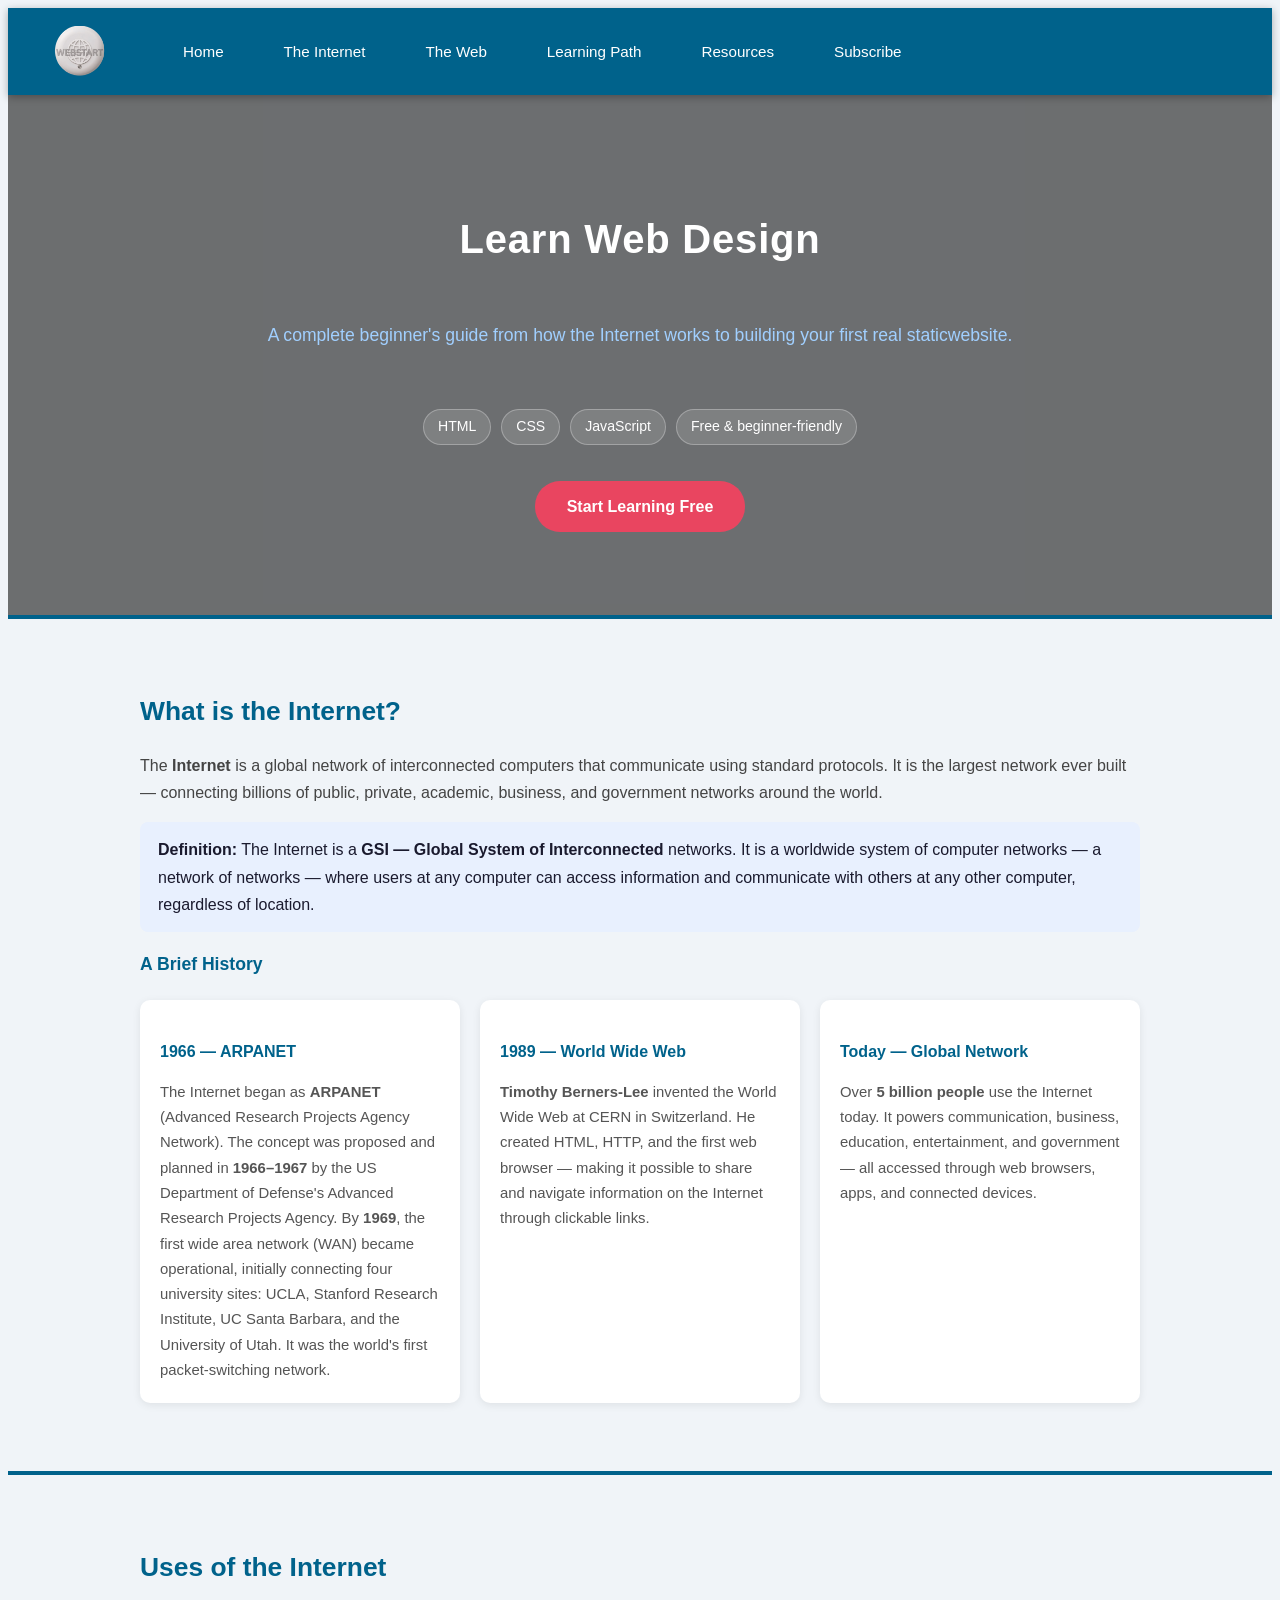
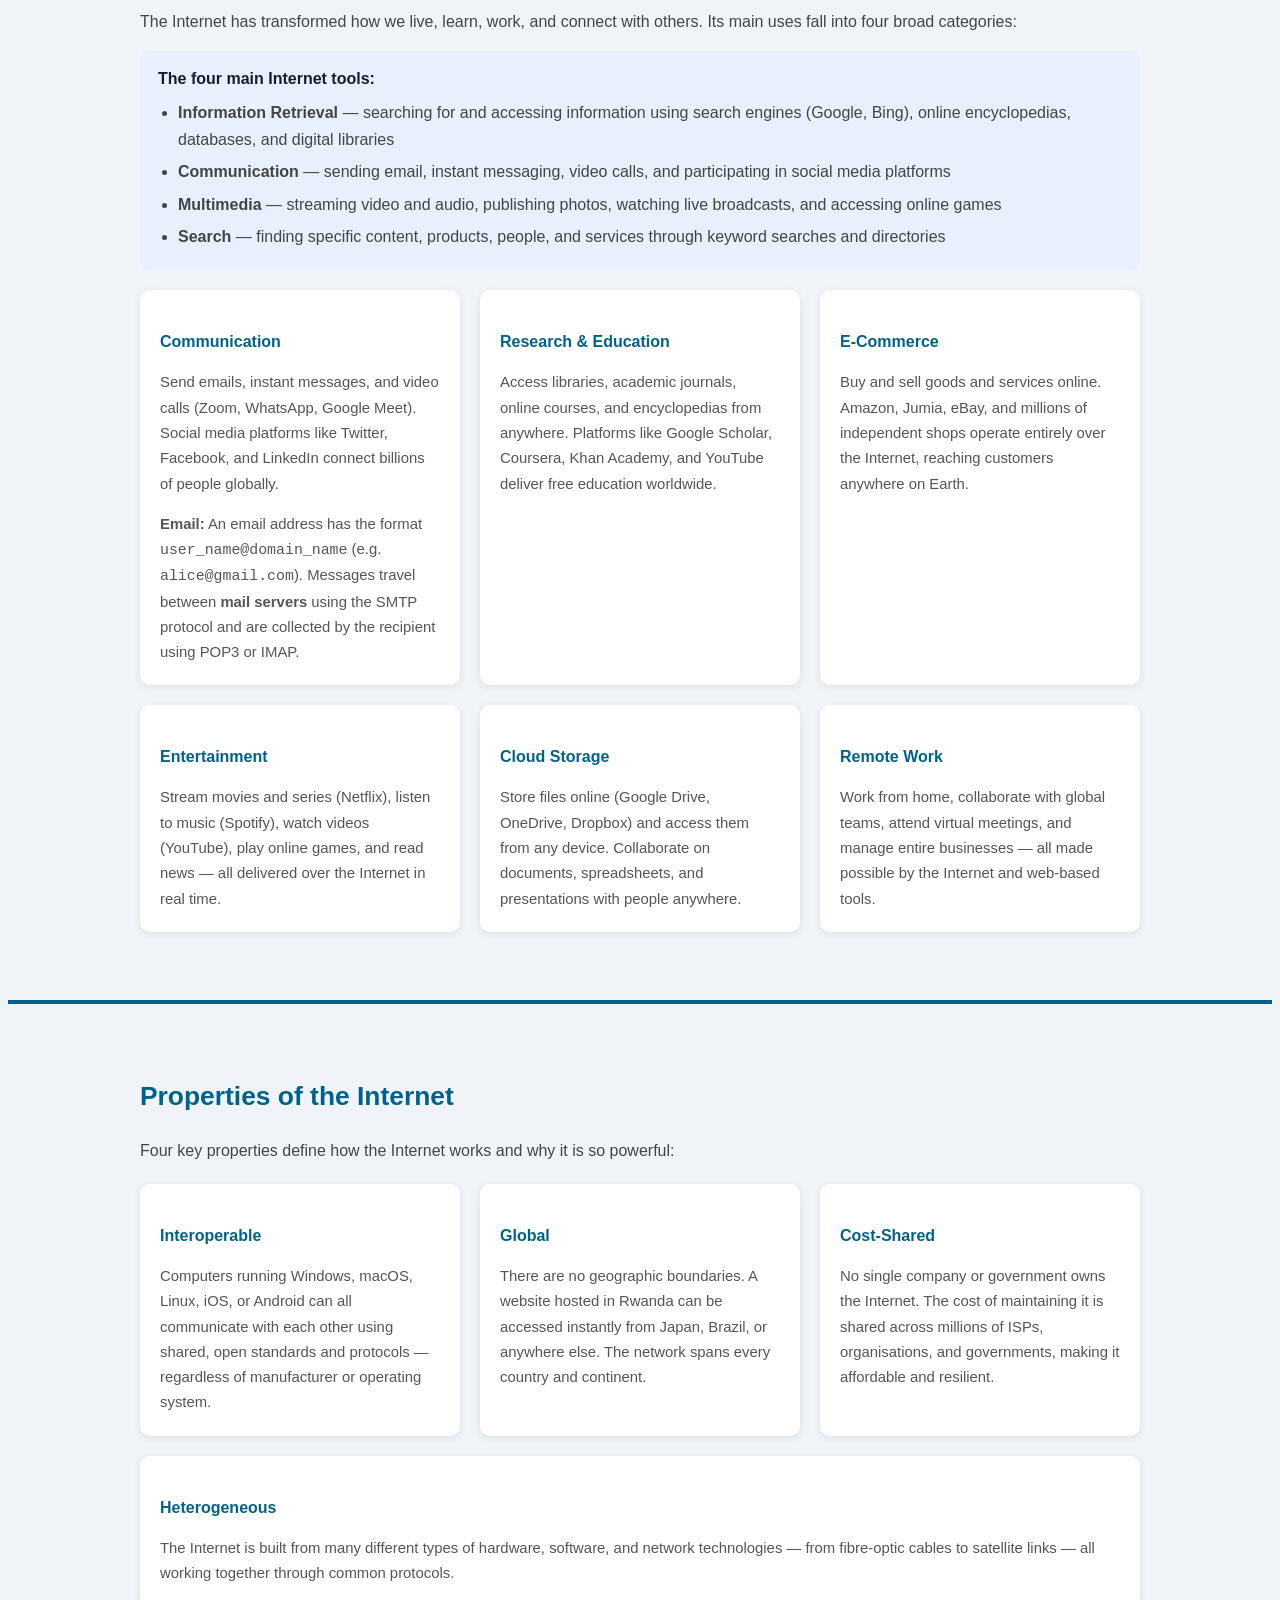
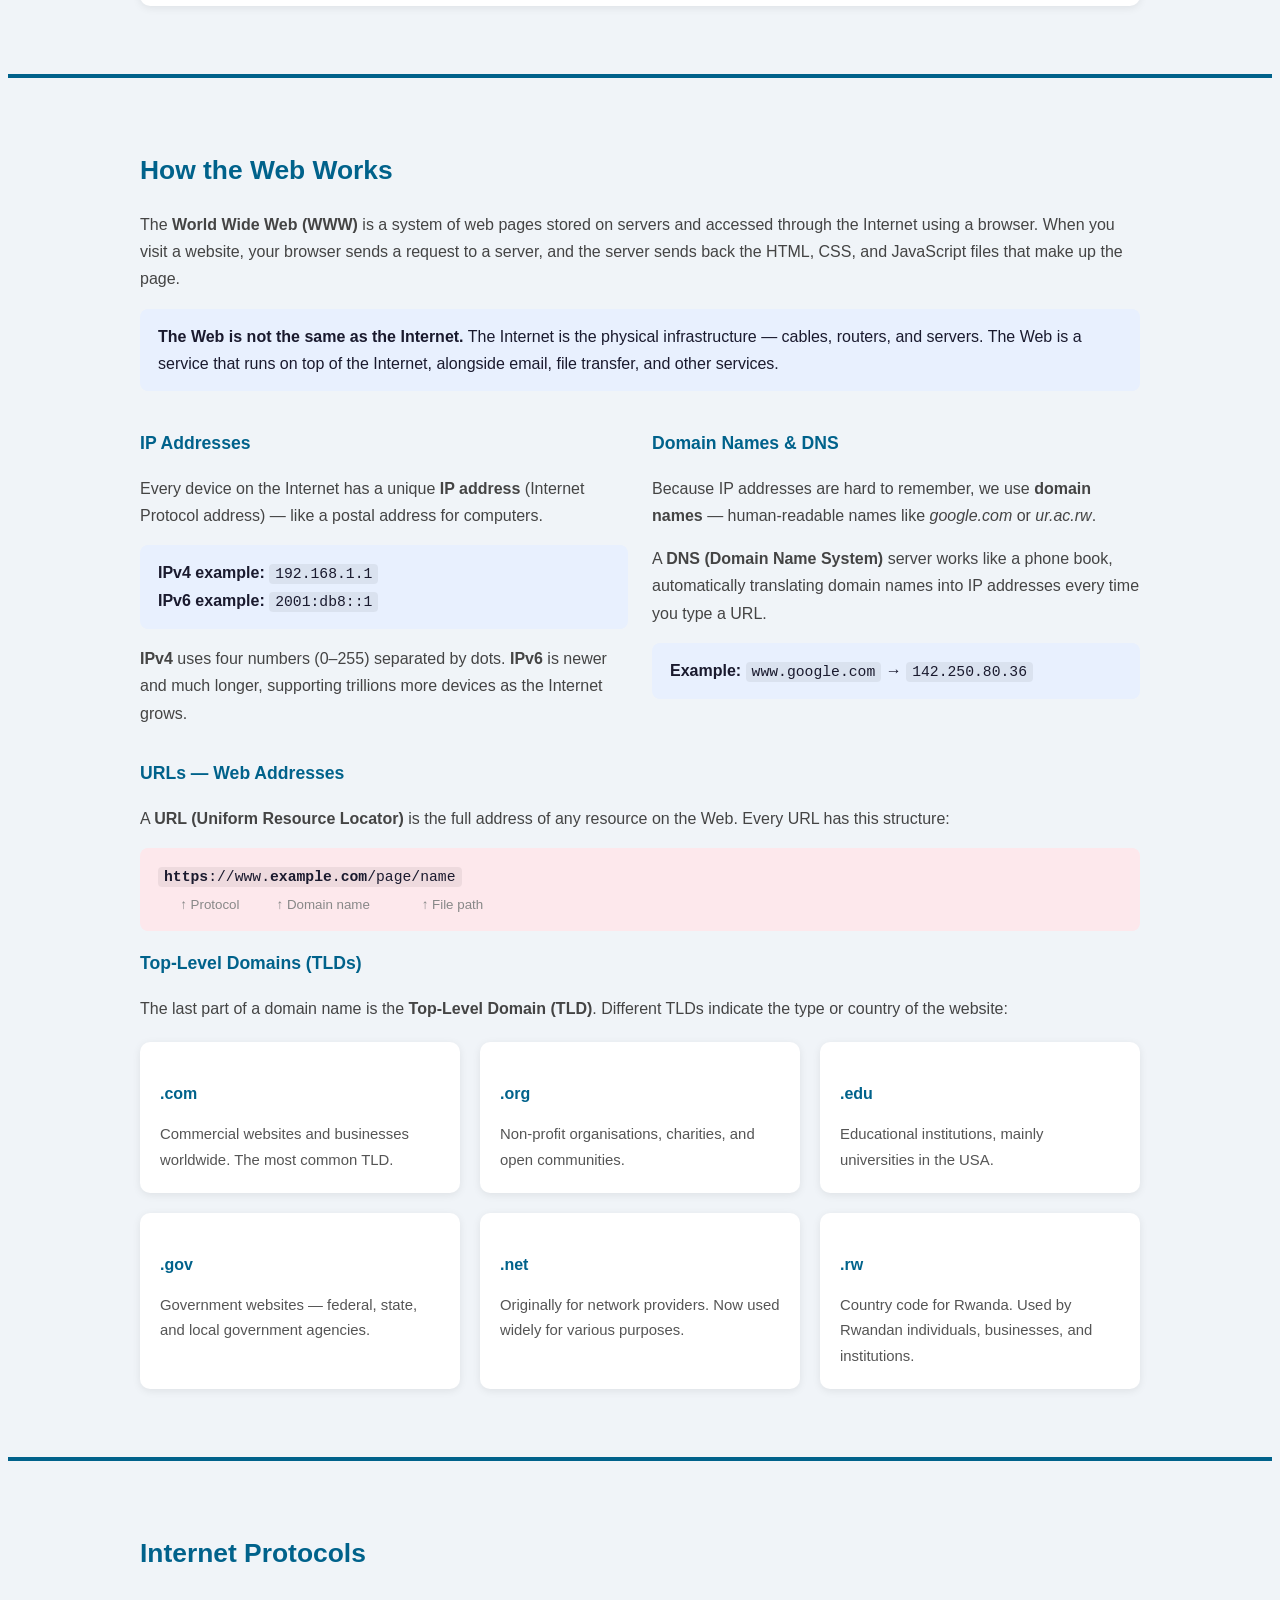
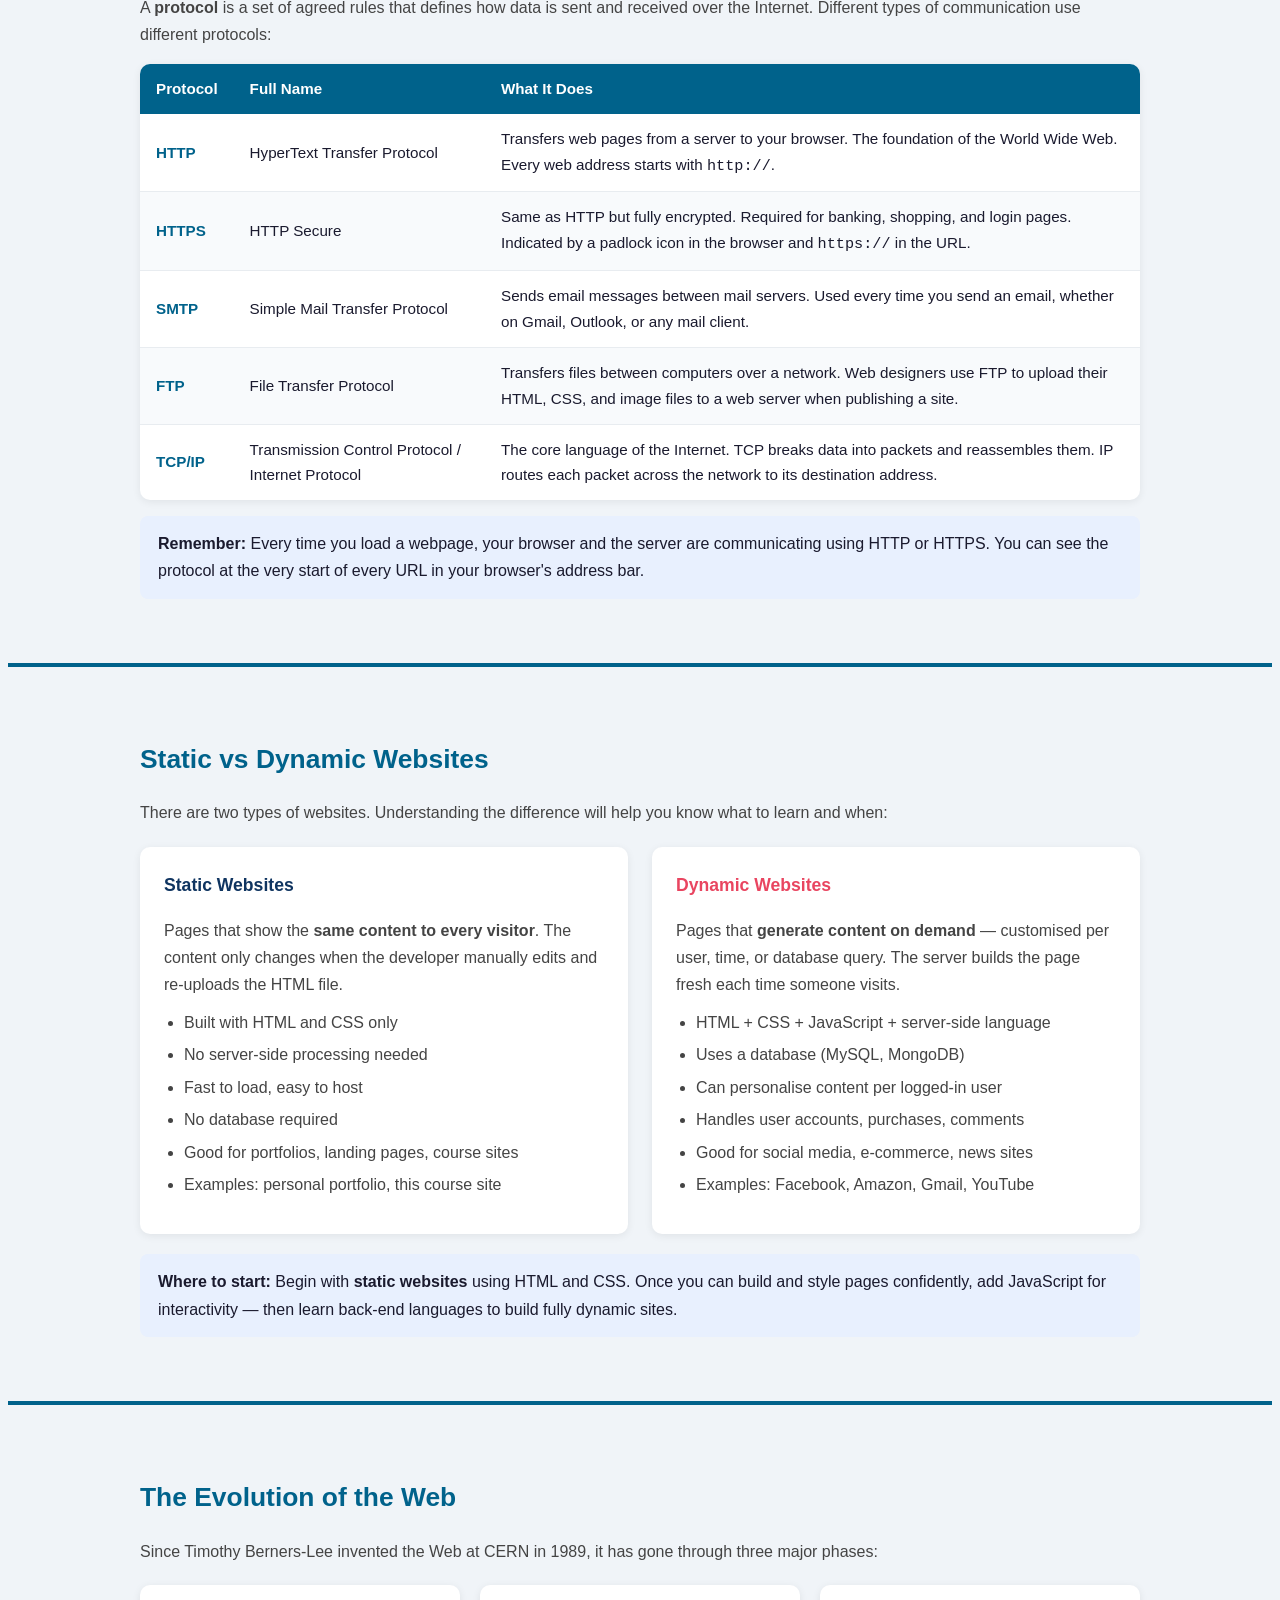
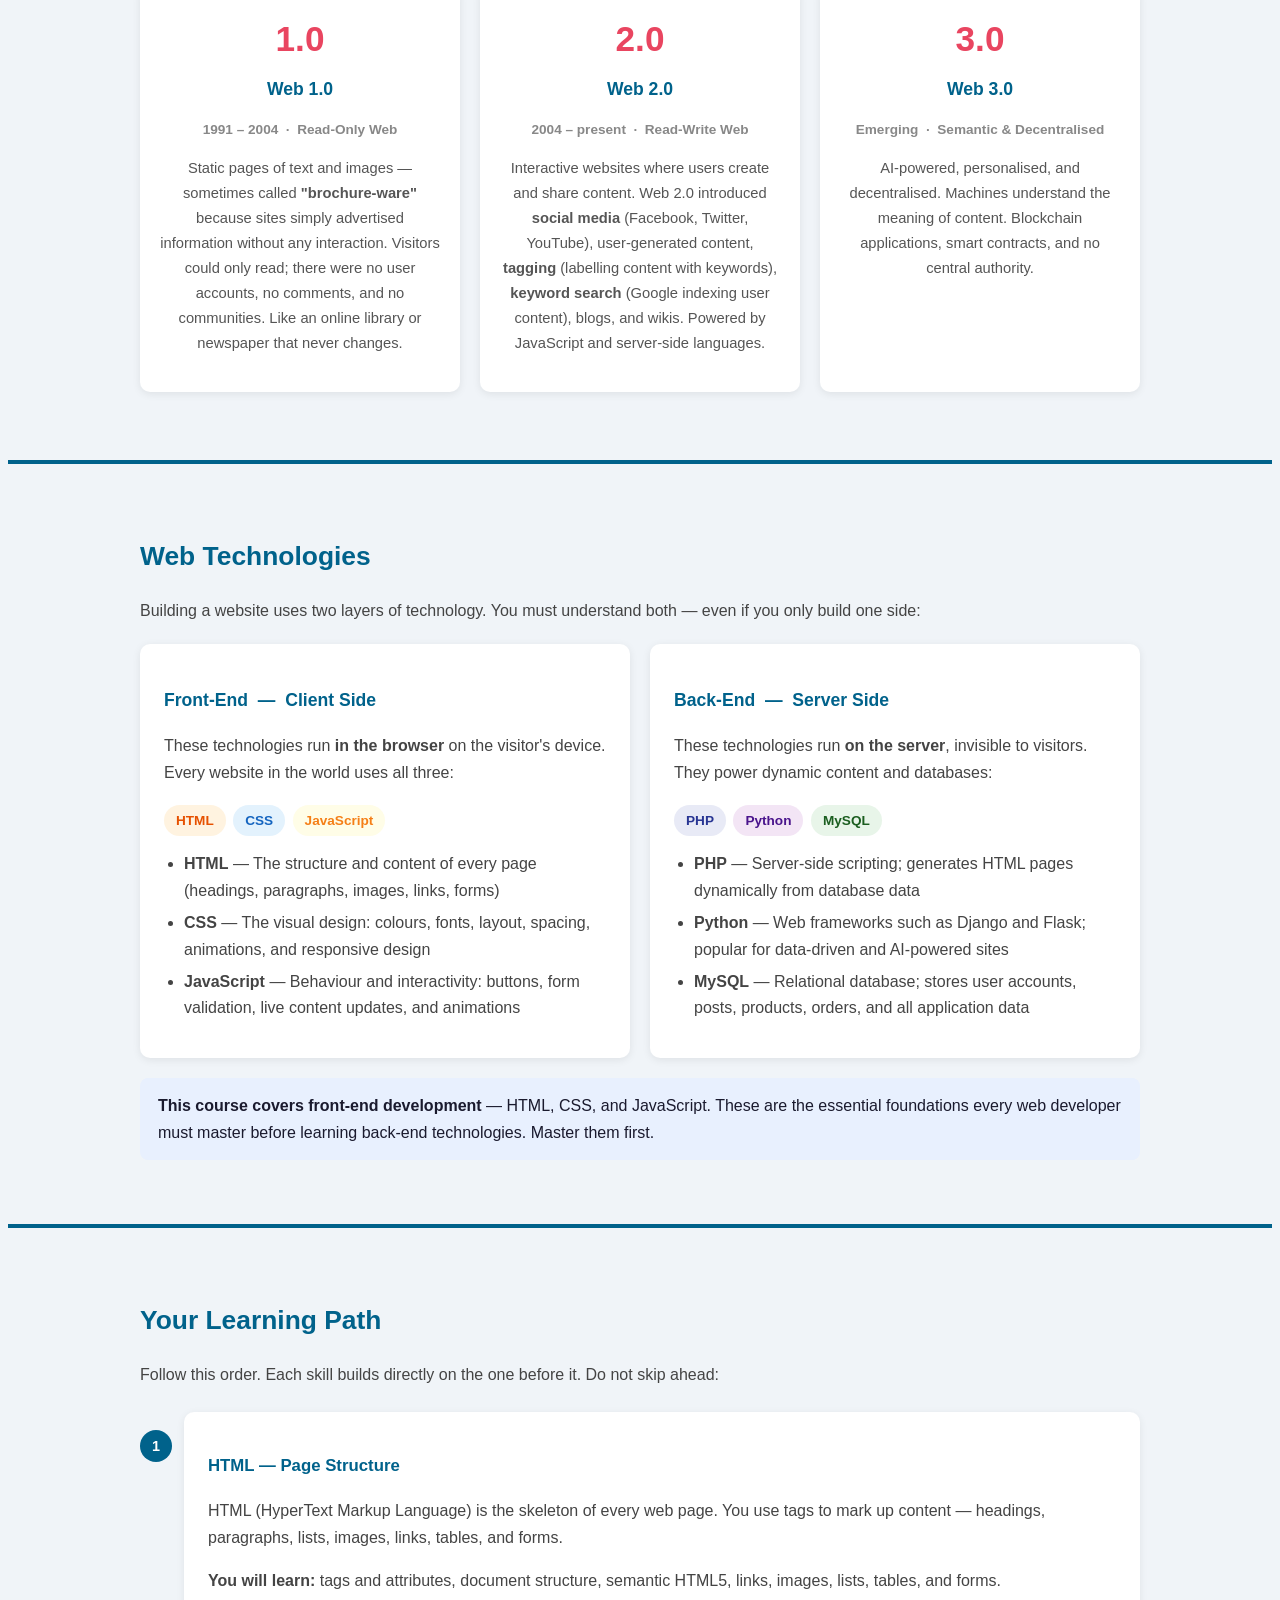
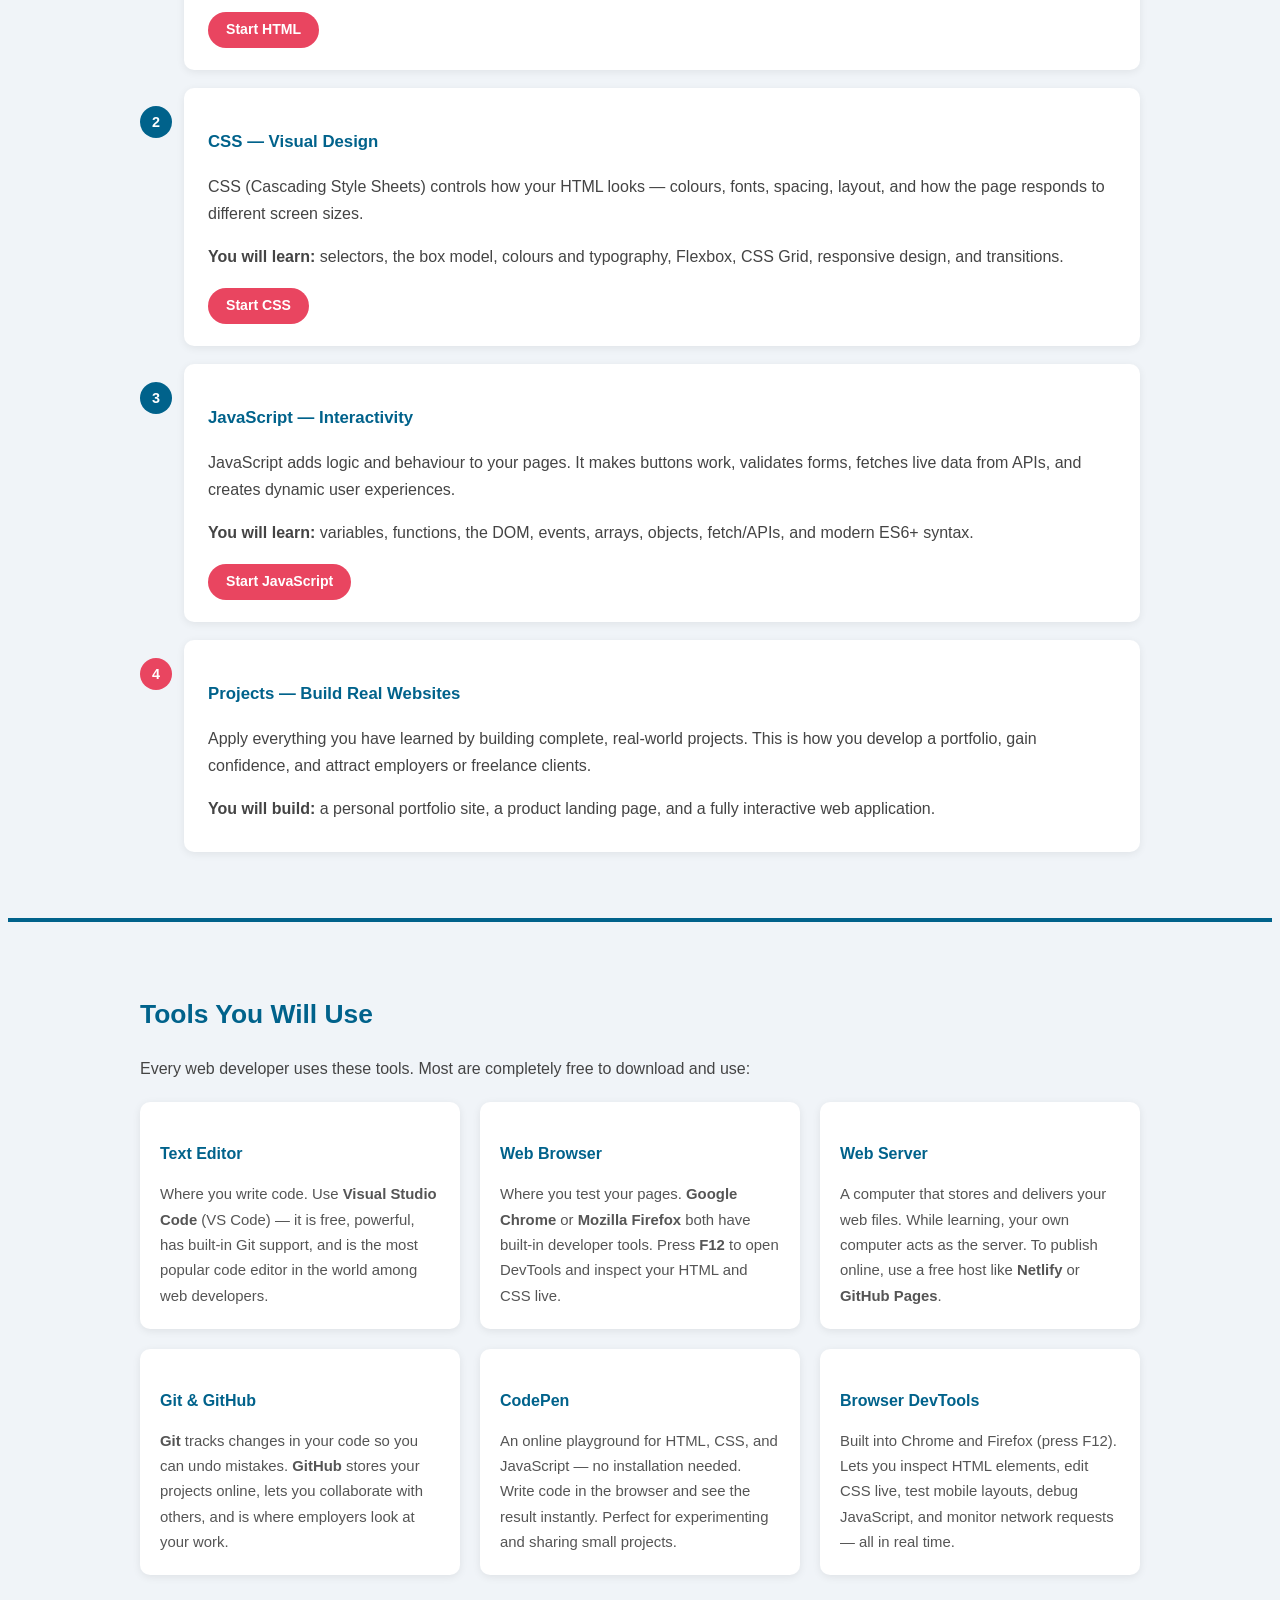
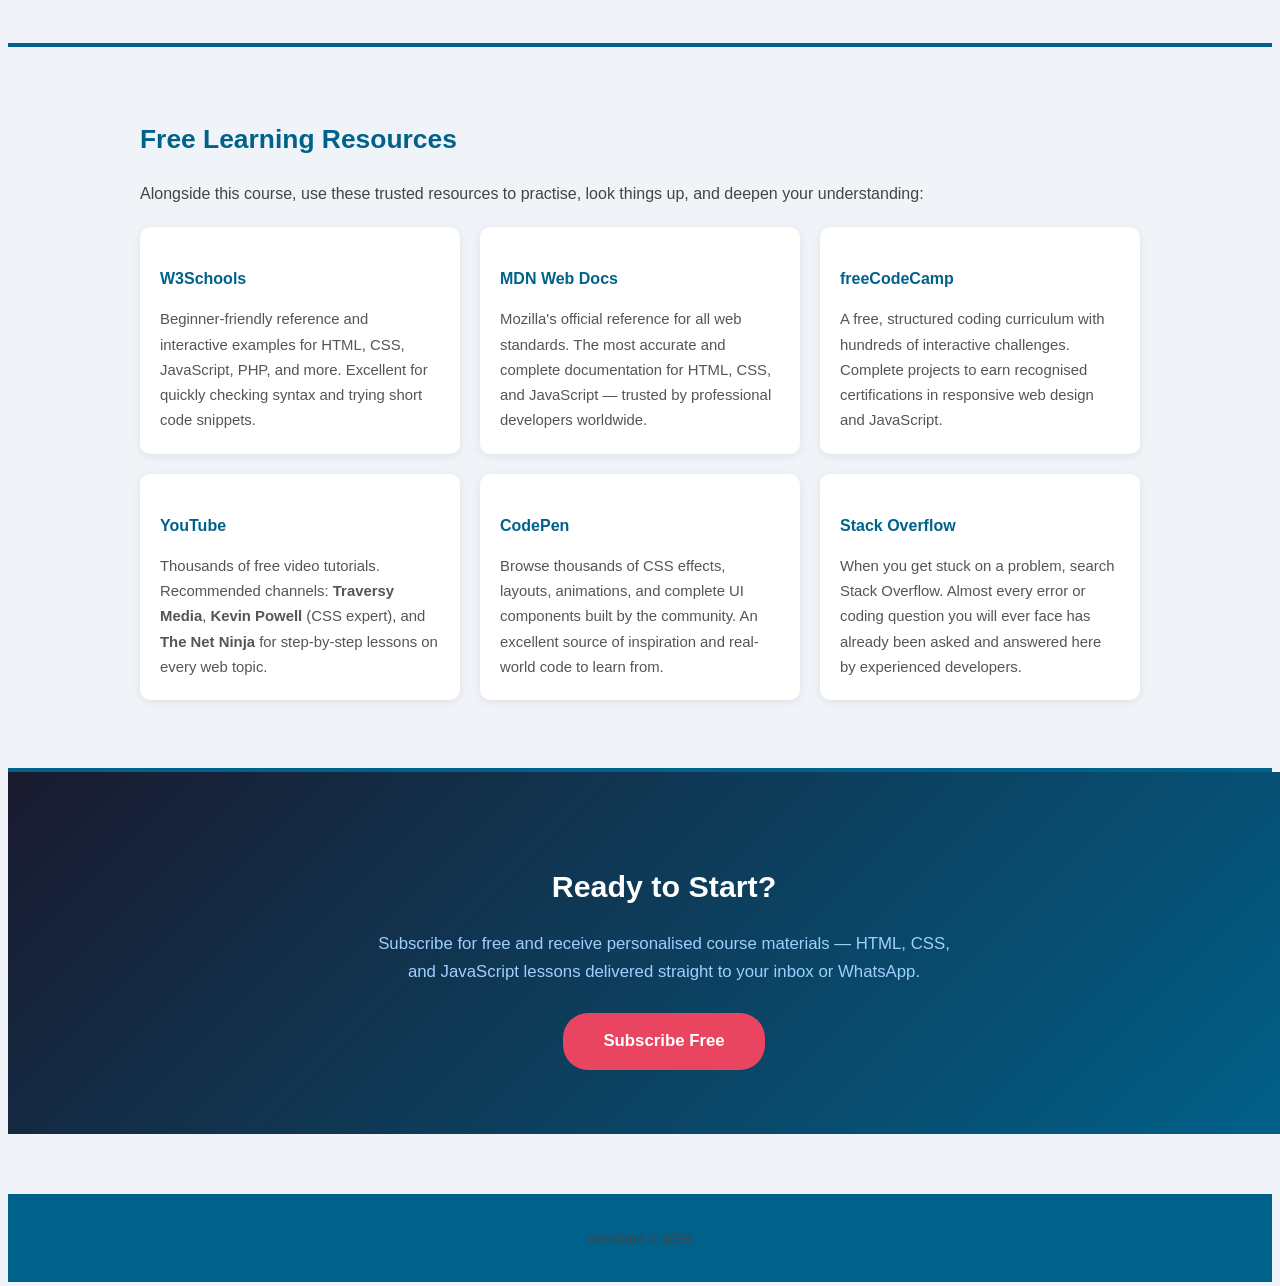
==== index.html @ 0c8bb33c "reponsiveness for the phone" ====
<!DOCTYPE html>
<html lang="en">
<head>
  <meta charset="UTF-8" />
  <meta name="viewport" content="width=device-width, initial-scale=1.0" />
  <link rel="stylesheet" href="web.css" />
  <link rel="stylesheet" href="index.css" />
  <link rel="icon" type="image/png" href="logo.png" />
  <title>WebStart</title>
</head>
<body>

  <nav>
    <a href="index.html" class="nav-logo"><img src="logo.png" alt="WebStart" /></a>
    <input type="checkbox" id="nav-toggle" class="nav-checkbox" />
    <label for="nav-toggle" class="nav-toggle">&#9776;</label>
    <ul>
      <li><a href="#welcome">Home</a></li>
      <li><a href="#internet">The Internet</a></li>
      <li><a href="#web">The Web</a></li>
      <li><a href="#path">Learning Path</a></li>
      <li><a href="#resources">Resources</a></li>
      <li><a href="form.html">Subscribe</a></li>
    </ul>
  </nav>

  <!-- ── HERO ── -->
  <header id="welcome">

    <div class="header-video">
      <iframe
        src="https://www.youtube.com/embed/DYeFBSNe2bk?autoplay=1&mute=1&loop=1&playlist=DYeFBSNe2bk&controls=0&showinfo=0&rel=0"
        title="Website Layout Design Timelapse"
        frameborder="0"
        allow="accelerometer; autoplay; clipboard-write; encrypted-media; gyroscope; picture-in-picture; web-share"
        referrerpolicy="strict-origin-when-cross-origin"
        allowfullscreen>
      </iframe>
    </div>

    <div class="header-overlay"></div>

    <div class="header-content">
      <h1>Learn Web Design</h1>
      <p>A complete beginner's guide from how the Internet works to building your first real  staticwebsite.</p>
      <div class="hero-badges">
        <span class="hero-badge">HTML</span>
        <span class="hero-badge">CSS</span>
        <span class="hero-badge">JavaScript</span>
        <span class="hero-badge">Free &amp; beginner-friendly</span>
      </div>
      <a href="form.html">Start Learning Free</a>
    </div>

  </header>

  <hr class="section-divider" />

  <!-- ── WHAT IS THE INTERNET ── -->
  <section class="section-wrap" id="internet">
    <div class="guide-section">
      <h2>What is the Internet?</h2>
      <p>The <strong>Internet</strong> is a global network of interconnected computers that communicate using standard protocols. It is the largest network ever built — connecting billions of public, private, academic, business, and government networks around the world.</p>

      <div class="info-box">
        <strong>Definition:</strong> The Internet is a <strong>GSI — Global System of Interconnected</strong> networks. It is a worldwide system of computer networks — a network of networks — where users at any computer can access information and communicate with others at any other computer, regardless of location.
      </div>

      <h3>A Brief History</h3>
      <div class="card-grid">
        <div class="card">
          <h3>1966 — ARPANET</h3>
          <p>The Internet began as <strong>ARPANET</strong> (Advanced Research Projects Agency Network). The concept was proposed and planned in <strong>1966–1967</strong> by the US Department of Defense's Advanced Research Projects Agency. By <strong>1969</strong>, the first wide area network (WAN) became operational, initially connecting four university sites: UCLA, Stanford Research Institute, UC Santa Barbara, and the University of Utah. It was the world's first packet-switching network.</p>
        </div>
        <div class="card">
          <h3>1989 — World Wide Web</h3>
          <p><strong>Timothy Berners-Lee</strong> invented the World Wide Web at CERN in Switzerland. He created HTML, HTTP, and the first web browser — making it possible to share and navigate information on the Internet through clickable links.</p>
        </div>
        <div class="card accent">
          <h3>Today — Global Network</h3>
          <p>Over <strong>5 billion people</strong> use the Internet today. It powers communication, business, education, entertainment, and government — all accessed through web browsers, apps, and connected devices.</p>
        </div>
      </div>
    </div>
  </section>

  <hr class="section-divider" />

  <!-- ── USES OF THE INTERNET ── -->
  <section class="section-wrap bg-light">
    <div class="guide-section">
      <h2>Uses of the Internet</h2>
      <p>The Internet has transformed how we live, learn, work, and connect with others. Its main uses fall into four broad categories:</p>
      <div class="info-box">
        <strong>The four main Internet tools:</strong>
        <ul style="margin: 8px 0 0 0; padding-left: 20px;">
          <li><strong>Information Retrieval</strong> — searching for and accessing information using search engines (Google, Bing), online encyclopedias, databases, and digital libraries</li>
          <li><strong>Communication</strong> — sending email, instant messaging, video calls, and participating in social media platforms</li>
          <li><strong>Multimedia</strong> — streaming video and audio, publishing photos, watching live broadcasts, and accessing online games</li>
          <li><strong>Search</strong> — finding specific content, products, people, and services through keyword searches and directories</li>
        </ul>
      </div>

      <div class="card-grid">
        <div class="card">
          <h3>Communication</h3>
          <p>Send emails, instant messages, and video calls (Zoom, WhatsApp, Google Meet). Social media platforms like Twitter, Facebook, and LinkedIn connect billions of people globally.</p>
          <p><strong>Email:</strong> An email address has the format <code>user_name@domain_name</code> (e.g. <code>alice@gmail.com</code>). Messages travel between <strong>mail servers</strong> using the SMTP protocol and are collected by the recipient using POP3 or IMAP.</p>
        </div>
        <div class="card">
          <h3>Research &amp; Education</h3>
          <p>Access libraries, academic journals, online courses, and encyclopedias from anywhere. Platforms like Google Scholar, Coursera, Khan Academy, and YouTube deliver free education worldwide.</p>
        </div>
        <div class="card">
          <h3>E-Commerce</h3>
          <p>Buy and sell goods and services online. Amazon, Jumia, eBay, and millions of independent shops operate entirely over the Internet, reaching customers anywhere on Earth.</p>
        </div>
        <div class="card">
          <h3>Entertainment</h3>
          <p>Stream movies and series (Netflix), listen to music (Spotify), watch videos (YouTube), play online games, and read news — all delivered over the Internet in real time.</p>
        </div>
        <div class="card">
          <h3>Cloud Storage</h3>
          <p>Store files online (Google Drive, OneDrive, Dropbox) and access them from any device. Collaborate on documents, spreadsheets, and presentations with people anywhere.</p>
        </div>
        <div class="card">
          <h3>Remote Work</h3>
          <p>Work from home, collaborate with global teams, attend virtual meetings, and manage entire businesses — all made possible by the Internet and web-based tools.</p>
        </div>
      </div>
    </div>
  </section>

  <hr class="section-divider" />

  <!-- ── PROPERTIES OF THE INTERNET ── -->
  <section class="section-wrap">
    <div class="guide-section">
      <h2>Properties of the Internet</h2>
      <p>Four key properties define how the Internet works and why it is so powerful:</p>

      <div class="card-grid">
        <div class="card">
          <h3>Interoperable</h3>
          <p>Computers running Windows, macOS, Linux, iOS, or Android can all communicate with each other using shared, open standards and protocols — regardless of manufacturer or operating system.</p>
        </div>
        <div class="card">
          <h3>Global</h3>
          <p>There are no geographic boundaries. A website hosted in Rwanda can be accessed instantly from Japan, Brazil, or anywhere else. The network spans every country and continent.</p>
        </div>
        <div class="card">
          <h3>Cost-Shared</h3>
          <p>No single company or government owns the Internet. The cost of maintaining it is shared across millions of ISPs, organisations, and governments, making it affordable and resilient.</p>
        </div>
        <div class="card accent">
          <h3>Heterogeneous</h3>
          <p>The Internet is built from many different types of hardware, software, and network technologies — from fibre-optic cables to satellite links — all working together through common protocols.</p>
        </div>
      </div>
    </div>
  </section>

  <hr class="section-divider" />

  <!-- ── HOW THE WEB WORKS ── -->
  <section class="section-wrap bg-light" id="web">
    <div class="guide-section">
      <h2>How the Web Works</h2>
      <p>The <strong>World Wide Web (WWW)</strong> is a system of web pages stored on servers and accessed through the Internet using a browser. When you visit a website, your browser sends a request to a server, and the server sends back the HTML, CSS, and JavaScript files that make up the page.</p>

      <div class="info-box">
        <strong>The Web is not the same as the Internet.</strong> The Internet is the physical infrastructure — cables, routers, and servers. The Web is a service that runs on top of the Internet, alongside email, file transfer, and other services.
      </div>

      <div class="two-col">
        <div>
          <h3>IP Addresses</h3>
          <p>Every device on the Internet has a unique <strong>IP address</strong> (Internet Protocol address) — like a postal address for computers.</p>
          <div class="info-box">
            <strong>IPv4 example:</strong> <code>192.168.1.1</code><br />
            <strong>IPv6 example:</strong> <code>2001:db8::1</code>
          </div>
          <p><strong>IPv4</strong> uses four numbers (0–255) separated by dots. <strong>IPv6</strong> is newer and much longer, supporting trillions more devices as the Internet grows.</p>
        </div>
        <div>
          <h3>Domain Names &amp; DNS</h3>
          <p>Because IP addresses are hard to remember, we use <strong>domain names</strong> — human-readable names like <em>google.com</em> or <em>ur.ac.rw</em>.</p>
          <p>A <strong>DNS (Domain Name System)</strong> server works like a phone book, automatically translating domain names into IP addresses every time you type a URL.</p>
          <div class="info-box">
            <strong>Example:</strong> <code>www.google.com</code> → <code>142.250.80.36</code>
          </div>
        </div>
      </div>

      <h3>URLs — Web Addresses</h3>
      <p>A <strong>URL (Uniform Resource Locator)</strong> is the full address of any resource on the Web. Every URL has this structure:</p>
      <div class="info-box highlight">
        <code><strong>https</strong>://www.<strong>example</strong>.<strong>com</strong>/page/name</code><br />
        <small style="color:#888;">&nbsp;&nbsp;&nbsp;&nbsp;&nbsp;&nbsp;↑ Protocol &nbsp;&nbsp;&nbsp;&nbsp;&nbsp;&nbsp;&nbsp;&nbsp; ↑ Domain name &nbsp;&nbsp;&nbsp;&nbsp;&nbsp;&nbsp;&nbsp;&nbsp;&nbsp;&nbsp;&nbsp;&nbsp; ↑ File path</small>
      </div>

      <h3>Top-Level Domains (TLDs)</h3>
      <p>The last part of a domain name is the <strong>Top-Level Domain (TLD)</strong>. Different TLDs indicate the type or country of the website:</p>
      <div class="card-grid">
        <div class="card"><h3>.com</h3><p>Commercial websites and businesses worldwide. The most common TLD.</p></div>
        <div class="card"><h3>.org</h3><p>Non-profit organisations, charities, and open communities.</p></div>
        <div class="card"><h3>.edu</h3><p>Educational institutions, mainly universities in the USA.</p></div>
        <div class="card"><h3>.gov</h3><p>Government websites — federal, state, and local government agencies.</p></div>
        <div class="card"><h3>.net</h3><p>Originally for network providers. Now used widely for various purposes.</p></div>
        <div class="card accent"><h3>.rw</h3><p>Country code for Rwanda. Used by Rwandan individuals, businesses, and institutions.</p></div>
      </div>
    </div>
  </section>

  <hr class="section-divider" />

  <!-- ── PROTOCOLS ── -->
  <section class="section-wrap">
    <div class="guide-section">
      <h2>Internet Protocols</h2>
      <p>A <strong>protocol</strong> is a set of agreed rules that defines how data is sent and received over the Internet. Different types of communication use different protocols:</p>

      <table class="protocol-table">
        <thead>
          <tr>
            <th>Protocol</th>
            <th>Full Name</th>
            <th>What It Does</th>
          </tr>
        </thead>
        <tbody>
          <tr>
            <td>HTTP</td>
            <td>HyperText Transfer Protocol</td>
            <td>Transfers web pages from a server to your browser. The foundation of the World Wide Web. Every web address starts with <code>http://</code>.</td>
          </tr>
          <tr>
            <td>HTTPS</td>
            <td>HTTP Secure</td>
            <td>Same as HTTP but fully encrypted. Required for banking, shopping, and login pages. Indicated by a padlock icon in the browser and <code>https://</code> in the URL.</td>
          </tr>
          <tr>
            <td>SMTP</td>
            <td>Simple Mail Transfer Protocol</td>
            <td>Sends email messages between mail servers. Used every time you send an email, whether on Gmail, Outlook, or any mail client.</td>
          </tr>
          <tr>
            <td>FTP</td>
            <td>File Transfer Protocol</td>
            <td>Transfers files between computers over a network. Web designers use FTP to upload their HTML, CSS, and image files to a web server when publishing a site.</td>
          </tr>
          <tr>
            <td>TCP/IP</td>
            <td>Transmission Control Protocol / Internet Protocol</td>
            <td>The core language of the Internet. TCP breaks data into packets and reassembles them. IP routes each packet across the network to its destination address.</td>
          </tr>
        </tbody>
      </table>

      <div class="info-box">
        <strong>Remember:</strong> Every time you load a webpage, your browser and the server are communicating using HTTP or HTTPS. You can see the protocol at the very start of every URL in your browser's address bar.
      </div>
    </div>
  </section>

  <hr class="section-divider" />

  <!-- ── STATIC VS DYNAMIC ── -->
  <section class="section-wrap bg-light">
    <div class="guide-section">
      <h2>Static vs Dynamic Websites</h2>
      <p>There are two types of websites. Understanding the difference will help you know what to learn and when:</p>

      <div class="two-col">
        <div class="static-box">
          <h3 style="color:#0f3460; margin-top:0;">Static Websites</h3>
          <p>Pages that show the <strong>same content to every visitor</strong>. The content only changes when the developer manually edits and re-uploads the HTML file.</p>
          <ul>
            <li>Built with HTML and CSS only</li>
            <li>No server-side processing needed</li>
            <li>Fast to load, easy to host</li>
            <li>No database required</li>
            <li>Good for portfolios, landing pages, course sites</li>
            <li>Examples: personal portfolio, this course site</li>
          </ul>
        </div>
        <div class="static-box">
          <h3 style="color:#e94560; margin-top:0;">Dynamic Websites</h3>
          <p>Pages that <strong>generate content on demand</strong> — customised per user, time, or database query. The server builds the page fresh each time someone visits.</p>
          <ul>
            <li>HTML + CSS + JavaScript + server-side language</li>
            <li>Uses a database (MySQL, MongoDB)</li>
            <li>Can personalise content per logged-in user</li>
            <li>Handles user accounts, purchases, comments</li>
            <li>Good for social media, e-commerce, news sites</li>
            <li>Examples: Facebook, Amazon, Gmail, YouTube</li>
          </ul>
        </div>
      </div>

      <div class="info-box" style="margin-top: 4px;">
        <strong>Where to start:</strong> Begin with <strong>static websites</strong> using HTML and CSS. Once you can build and style pages confidently, add JavaScript for interactivity — then learn back-end languages to build fully dynamic sites.
      </div>
    </div>
  </section>

  <hr class="section-divider" />

  <!-- ── WEB EVOLUTION ── -->
  <section class="section-wrap">
    <div class="guide-section">
      <h2>The Evolution of the Web</h2>
      <p>Since Timothy Berners-Lee invented the Web at CERN in 1989, it has gone through three major phases:</p>

      <div class="web-evo">
        <div class="web-evo-card">
          <span class="version">1.0</span>
          <h3>Web 1.0</h3>
          <p style="color:#888; font-size:0.85rem; margin-bottom:10px;"><strong>1991 – 2004 &nbsp;·&nbsp; Read-Only Web</strong></p>
          <p style="font-size:0.92rem; color:#555;">Static pages of text and images — sometimes called <strong>"brochure-ware"</strong> because sites simply advertised information without any interaction. Visitors could only read; there were no user accounts, no comments, and no communities. Like an online library or newspaper that never changes.</p>
        </div>
        <div class="web-evo-card">
          <span class="version">2.0</span>
          <h3>Web 2.0</h3>
          <p style="color:#888; font-size:0.85rem; margin-bottom:10px;"><strong>2004 – present &nbsp;·&nbsp; Read-Write Web</strong></p>
          <p style="font-size:0.92rem; color:#555;">Interactive websites where users create and share content. Web 2.0 introduced <strong>social media</strong> (Facebook, Twitter, YouTube), user-generated content, <strong>tagging</strong> (labelling content with keywords), <strong>keyword search</strong> (Google indexing user content), blogs, and wikis. Powered by JavaScript and server-side languages.</p>
        </div>
        <div class="web-evo-card">
          <span class="version">3.0</span>
          <h3>Web 3.0</h3>
          <p style="color:#888; font-size:0.85rem; margin-bottom:10px;"><strong>Emerging &nbsp;·&nbsp; Semantic &amp; Decentralised</strong></p>
          <p style="font-size:0.92rem; color:#555;">AI-powered, personalised, and decentralised. Machines understand the meaning of content. Blockchain applications, smart contracts, and no central authority.</p>
        </div>
      </div>
    </div>
  </section>

  <hr class="section-divider" />

  <!-- ── WEB TECHNOLOGIES ── -->
  <section class="section-wrap bg-light">
    <div class="guide-section">
      <h2>Web Technologies</h2>
      <p>Building a website uses two layers of technology. You must understand both — even if you only build one side:</p>

      <div class="tech-stack">
        <div class="tech-group frontend">
          <h3>Front-End &nbsp;—&nbsp; Client Side</h3>
          <p>These technologies run <strong>in the browser</strong> on the visitor's device. Every website in the world uses all three:</p>
          <p>
            <span class="tech-tag html">HTML</span>
            <span class="tech-tag css">CSS</span>
            <span class="tech-tag js">JavaScript</span>
          </p>
          <ul>
            <li><strong>HTML</strong> — The structure and content of every page (headings, paragraphs, images, links, forms)</li>
            <li><strong>CSS</strong> — The visual design: colours, fonts, layout, spacing, animations, and responsive design</li>
            <li><strong>JavaScript</strong> — Behaviour and interactivity: buttons, form validation, live content updates, and animations</li>
          </ul>
        </div>
        <div class="tech-group backend">
          <h3>Back-End &nbsp;—&nbsp; Server Side</h3>
          <p>These technologies run <strong>on the server</strong>, invisible to visitors. They power dynamic content and databases:</p>
          <p>
            <span class="tech-tag php">PHP</span>
            <span class="tech-tag python">Python</span>
            <span class="tech-tag mysql">MySQL</span>
          </p>
          <ul>
            <li><strong>PHP</strong> — Server-side scripting; generates HTML pages dynamically from database data</li>
            <li><strong>Python</strong> — Web frameworks such as Django and Flask; popular for data-driven and AI-powered sites</li>
            <li><strong>MySQL</strong> — Relational database; stores user accounts, posts, products, orders, and all application data</li>
          </ul>
        </div>
      </div>

      <div class="info-box">
        <strong>This course covers front-end development</strong> — HTML, CSS, and JavaScript. These are the essential foundations every web developer must master before learning back-end technologies. Master them first.
      </div>
    </div>
  </section>

  <hr class="section-divider" />

  <!-- ── LEARNING PATH ── -->
  <section class="section-wrap" id="path">
    <div class="guide-section">
      <h2>Your Learning Path</h2>
      <p>Follow this order. Each skill builds directly on the one before it. Do not skip ahead:</p>

      <div class="path-steps">
        <div class="path-step">
          <span class="step-num">1</span>
          <h3>HTML — Page Structure</h3>
          <p>HTML (HyperText Markup Language) is the skeleton of every web page. You use tags to mark up content — headings, paragraphs, lists, images, links, tables, and forms.</p>
          <p><strong>You will learn:</strong> tags and attributes, document structure, semantic HTML5, links, images, lists, tables, and forms.</p>
          <a href="learnhtml.html">Start HTML</a>
        </div>
        <div class="path-step">
          <span class="step-num">2</span>
          <h3>CSS — Visual Design</h3>
          <p>CSS (Cascading Style Sheets) controls how your HTML looks — colours, fonts, spacing, layout, and how the page responds to different screen sizes.</p>
          <p><strong>You will learn:</strong> selectors, the box model, colours and typography, Flexbox, CSS Grid, responsive design, and transitions.</p>
          <a href="learncss.html">Start CSS</a>
        </div>
        <div class="path-step">
          <span class="step-num">3</span>
          <h3>JavaScript — Interactivity</h3>
          <p>JavaScript adds logic and behaviour to your pages. It makes buttons work, validates forms, fetches live data from APIs, and creates dynamic user experiences.</p>
          <p><strong>You will learn:</strong> variables, functions, the DOM, events, arrays, objects, fetch/APIs, and modern ES6+ syntax.</p>
          <a href="learnjs.html">Start JavaScript</a>
        </div>
        <div class="path-step last">
          <span class="step-num">4</span>
          <h3>Projects — Build Real Websites</h3>
          <p>Apply everything you have learned by building complete, real-world projects. This is how you develop a portfolio, gain confidence, and attract employers or freelance clients.</p>
          <p><strong>You will build:</strong> a personal portfolio site, a product landing page, and a fully interactive web application.</p>
        </div>
      </div>
    </div>
  </section>

  <hr class="section-divider" />

  <!-- ── TOOLS ── -->
  <section class="section-wrap bg-light">
    <div class="guide-section">
      <h2>Tools You Will Use</h2>
      <p>Every web developer uses these tools. Most are completely free to download and use:</p>

      <div class="card-grid">
        <div class="card">
          <h3>Text Editor</h3>
          <p>Where you write code. Use <strong>Visual Studio Code</strong> (VS Code) — it is free, powerful, has built-in Git support, and is the most popular code editor in the world among web developers.</p>
        </div>
        <div class="card">
          <h3>Web Browser</h3>
          <p>Where you test your pages. <strong>Google Chrome</strong> or <strong>Mozilla Firefox</strong> both have built-in developer tools. Press <strong>F12</strong> to open DevTools and inspect your HTML and CSS live.</p>
        </div>
        <div class="card">
          <h3>Web Server</h3>
          <p>A computer that stores and delivers your web files. While learning, your own computer acts as the server. To publish online, use a free host like <strong>Netlify</strong> or <strong>GitHub Pages</strong>.</p>
        </div>
        <div class="card">
          <h3>Git &amp; GitHub</h3>
          <p><strong>Git</strong> tracks changes in your code so you can undo mistakes. <strong>GitHub</strong> stores your projects online, lets you collaborate with others, and is where employers look at your work.</p>
        </div>
        <div class="card">
          <h3>CodePen</h3>
          <p>An online playground for HTML, CSS, and JavaScript — no installation needed. Write code in the browser and see the result instantly. Perfect for experimenting and sharing small projects.</p>
        </div>
        <div class="card accent">
          <h3>Browser DevTools</h3>
          <p>Built into Chrome and Firefox (press F12). Lets you inspect HTML elements, edit CSS live, test mobile layouts, debug JavaScript, and monitor network requests — all in real time.</p>
        </div>
      </div>
    </div>
  </section>

  <hr class="section-divider" />

  <!-- ── RESOURCES ── -->
  <section class="section-wrap" id="resources">
    <div class="guide-section">
      <h2>Free Learning Resources</h2>
      <p>Alongside this course, use these trusted resources to practise, look things up, and deepen your understanding:</p>

      <div class="card-grid">
        <div class="card">
          <h3>W3Schools</h3>
          <p>Beginner-friendly reference and interactive examples for HTML, CSS, JavaScript, PHP, and more. Excellent for quickly checking syntax and trying short code snippets.</p>
        </div>
        <div class="card">
          <h3>MDN Web Docs</h3>
          <p>Mozilla's official reference for all web standards. The most accurate and complete documentation for HTML, CSS, and JavaScript — trusted by professional developers worldwide.</p>
        </div>
        <div class="card">
          <h3>freeCodeCamp</h3>
          <p>A free, structured coding curriculum with hundreds of interactive challenges. Complete projects to earn recognised certifications in responsive web design and JavaScript.</p>
        </div>
        <div class="card">
          <h3>YouTube</h3>
          <p>Thousands of free video tutorials. Recommended channels: <strong>Traversy Media</strong>, <strong>Kevin Powell</strong> (CSS expert), and <strong>The Net Ninja</strong> for step-by-step lessons on every web topic.</p>
        </div>
        <div class="card">
          <h3>CodePen</h3>
          <p>Browse thousands of CSS effects, layouts, animations, and complete UI components built by the community. An excellent source of inspiration and real-world code to learn from.</p>
        </div>
        <div class="card accent">
          <h3>Stack Overflow</h3>
          <p>When you get stuck on a problem, search Stack Overflow. Almost every error or coding question you will ever face has already been asked and answered here by experienced developers.</p>
        </div>
      </div>
    </div>
  </section>

  <hr class="section-divider" />

  <!-- ── CALL TO ACTION ── -->
  <section class="cta-section">
    <div class="cta-inner">
      <h2>Ready to Start?</h2>
      <p>Subscribe for free and receive personalised course materials — HTML, CSS, and JavaScript lessons delivered straight to your inbox or WhatsApp.</p>
      <a href="form.html" class="cta-btn">Subscribe Free</a>
    </div>
  </section>

  <footer>
    <p>WebStart &copy; 2026</p>
  </footer>

</body>
</html>
---- web.css ----
body {
  font-family: 'Segoe UI', Arial, sans-serif;
  background: #f0f4f8;
  color: #1a1a2e;
  line-height: 1.7;
}

/* ── Navigation ── */
nav {
  background: #00628b;
  padding: 14px 30px;
  box-shadow: 0 2px 8px rgba(0,0,0,0.3);
  position: sticky;
  top: 0;
  z-index: 100;
  display: flex;
  align-items: center;
}

.nav-logo {
  text-decoration: none;
  display: flex;
  align-items: center;
  flex-shrink: 0;
}

.nav-logo img {
  height: 52px;
  width: auto;
  display: block;
}

.nav-logo:hover {
  opacity: 0.85;
}

nav ul {
  display: flex;
  list-style: none;
  gap: 2em;
  margin-left: 2em;
}

nav ul li a {
  color: #fff;
  text-decoration: none;
  font-size: 0.95rem;
  padding: 6px 14px;
  border-radius: 4px;
}

nav ul li a:visited {
  color: #fff;
  text-decoration: none;
}

nav ul li a:hover {
  background: #004f70;
  color: #ffffff;
  text-decoration: none;
  animation: spinAndMove 2s ease-in-out 0.5s infinite alternate;
}

/* ── Hamburger (hidden on desktop) ── */
.nav-checkbox {
  display: none;
}

.nav-toggle {
  display: none;
  background: none;
  border: 2px solid #fff;
  color: #fff;
  font-size: 1.3rem;
  padding: 4px 10px;
  border-radius: 4px;
  cursor: pointer;
  margin-left: auto;
  user-select: none;
}

/* ── Responsive nav ── */
@media (max-width: 768px) {
  nav {
    flex-wrap: wrap;
    padding: 10px 16px;
  }

  .nav-toggle {
    display: block;
  }

  nav ul {
    display: none;
    flex-direction: column;
    width: 100%;
    margin-left: 0;
    gap: 0;
    padding: 8px 0;
  }

  .nav-checkbox:checked ~ ul {
    display: flex;
  }

  nav ul li a {
    display: block;
    padding: 10px 16px;
    border-radius: 0;
    border-bottom: 1px solid rgba(255,255,255,0.15);
  }
}

/* ── Hero Header ── */
header {
  position: relative;
  overflow: hidden;
  color: #fff;
  min-height: 520px;
  display: flex;
  align-items: center;
  justify-content: center;
}

header div.header-video {
  position: absolute;
  top: 50%;
  left: 50%;
  transform: translate(-50%, -50%);
  width: 100%;
  height: 100%;
  z-index: 0;
  pointer-events: none;
}

header div.header-video iframe {
  position: absolute;
  top: 50%;
  left: 50%;
  transform: translate(-50%, -50%);
  width: 100vw;
  height: 56.25vw;
  min-height: 100%;
  min-width: 177.78vh;
  pointer-events: none;
}

header div.header-overlay {
  position: absolute;
  top: 0;
  left: 0;
  width: 100%;
  height: 100%;
  background: rgba(0, 0, 0, 0.55);
  z-index: 1;
}

header div.header-content {
  position: relative;
  z-index: 2;
  display: flex;
  flex-direction: column;
  align-items: center;
  gap: 16px;
  padding: 80px 20px;
  text-align: center;
}

header div.header-content h1 {
  font-size: 2.5rem;
  margin-bottom: 14px;
  letter-spacing: 0.02em;
}

header div.header-content p {
  font-size: 1.1rem;
  color: #a0cfff;
  margin-bottom: 30px;
}

header div.header-content a {
  background: #e94560;
  color: #fff;
  padding: 12px 32px;
  border-radius: 25px;
  text-decoration: none;
  font-size: 1rem;
  font-weight: bold;
}

header div.header-content a:hover {
  background: #fff;
  color: #e94560;
}

/* ── Form Card (form.html) ── */
#form-card {
  max-width: 750px;
  margin: 40px auto;
  padding: 30px 35px;
  background: #fff;
  border-radius: 10px;
  box-shadow: 0 2px 12px rgba(0,0,0,0.07);
  text-align: center;
  display: flex;
  flex-direction: column;
  align-items: center;
}

#form-card ul li {
  margin-bottom: 10px;
  color: #333;
}

#form-card form {
  width: 100%;
  margin: 20px 0 0;
  padding: 0;
  background: none;
  border-radius: 0;
  box-shadow: none;
  display: flex;
  flex-wrap: wrap;
  gap: 16px;
}

#form-card form .form-group {
  display: flex;
  flex-direction: column;
  flex: 1 1 calc(50% - 8px);
  min-width: 200px;
}

#form-card form .form-group:has(textarea) {
  flex: 1 1 100%;
}

#form-card form .form-actions {
  flex: 1 1 100%;
  display: flex;
  align-items: center;
}

#form-card form label {
  font-weight: bold;
  font-size: 0.9rem;
  color: #1a1a2e;
  display: block;
  margin-bottom: 4px;
}

#form-card form input[type="text"],
#form-card form input[type="email"],
#form-card form input[type="tel"],
#form-card form select,
#form-card form textarea {
  width: 100%;
  padding: 5px 8px;
  border: 1px solid #ccc;
  border-radius: 6px;
  font-size: 0.82rem;
  font-family: inherit;
  background: #f9f9f9;
}

#form-card form input[type="text"]:focus,
#form-card form input[type="email"]:focus,
#form-card form input[type="tel"]:focus,
#form-card form select:focus,
#form-card form textarea:focus {
  outline: none;
  border-color: #00628b;
  background: #fff;
}

#form-card form input[type="submit"] {
  margin: 24px 40px 30px;
  width: auto;
  background: #e94560;
  color: white;
  padding: 10px 28px;
  border: none;
  border-radius: 25px;
  font-size: 1rem;
  font-weight: bold;
  cursor: pointer;
}

#form-card form input[type="submit"]:hover {
  background: #c0304a;
}

#form-card form input[type="reset"] {
  margin-left: auto;
  width: auto;
  background: #eee;
  color: #555;
  padding: 10px 20px;
  border: none;
  border-radius: 25px;
  font-size: 1rem;
  cursor: pointer;
}

#form-card form input[type="reset"]:hover {
  background: #ddd;
}

/* ── Two-column content layout ── */
#main-content {
  display: flex;
  flex-direction: row;
  gap: 24px;
  max-width: 1100px;
  background: none;
  box-shadow: none;
  padding: 0 20px;
  align-items: stretch;
}

#main-content > div {
  flex: 1;
  margin: 40px 0;
  align-items: flex-start;
  text-align: left;
}

#main-content > div h2,
#main-content > div > p {
  align-self: center;
  text-align: center;
}

#main-content > div ol,
#main-content > div ul {
  width: 100%;
  padding-left: 20px;
  text-align: left;
}

/* ── Typography ── */
h2 {
  font-size: 1.4rem;
  color: #00628b;
  margin-bottom: 14px;
}

p {
  margin-bottom: 12px;
  color: #444;
}

ul {
  padding-left: 20px;
}

#course li {
  text-align: start;
}

#websites li {
  align-items: start;
  margin-left: 0;
}

/* ── Global Links ── */
a {
  color: #00628b;
  text-decoration: none;
}

a:hover {
  color: #e94560;
  text-decoration: underline;
}

hr {
  display: none;
}

/* ── Subscribe Section ── */
#subscribe {
  max-width: 500px;
  margin: 40px auto;
  padding: 36px 40px;
  background: #fff;
  border-radius: 10px;
  box-shadow: 0 2px 12px rgba(0,0,0,0.09);
  display: flex;
  flex-direction: column;
  align-items: center;
  text-align: center;
}

#subscribe form {
  width: 100%;
  text-align: left;
}

#sub-buttons {
  display: flex;
  justify-content: center;
  gap: 12px;
  margin-top: 24px;
  background: none;
  box-shadow: none;
  padding: 0;
  max-width: none;
  border-radius: 0;
}

#sub-buttons input[type="submit"],
#sub-buttons input[type="reset"] {
  margin: 0;
}

/* ── Footer ── */
footer {
  background: #00628b;
  color: #fff;
  text-align: center;
  padding: 20px;
  margin-top: 60px;
  font-size: 0.85rem;
}

footer p a {
  color: #a0cfff;
}

/* ── Media Embeds ── */
div.intro-video {
  position: relative;
  padding-bottom: 56.25%;
  height: 0;
  overflow: hidden;
  margin: 24px auto 0;
  border-radius: 10px;
  background: #000;
  max-width: 700px;
}

div.intro-video iframe {
  position: absolute;
  top: 0; left: 0;
  width: 100%; height: 100%;
  border: none;
  border-radius: 10px;
}

div.path-videos {
  display: flex;
  flex-wrap: wrap;
  gap: 24px;
  margin-top: 28px;
}

div.path-videos div.path-video-item {
  flex: 1 1 260px;
}

div.path-videos div.path-video-item h3 {
  font-size: 1rem;
  color: #00628b;
  margin-bottom: 8px;
}

div.video-wrapper {
  position: relative;
  padding-bottom: 56.25%;
  height: 0;
  overflow: hidden;
  border-radius: 8px;
  background: #000;
}

div.video-wrapper iframe {
  position: absolute;
  top: 0; left: 0;
  width: 100%; height: 100%;
  border: none;
  border-radius: 8px;
}

div.form-video {
  position: relative;
  padding-bottom: 56.25%;
  height: 0;
  overflow: hidden;
  margin: 20px 0 28px;
  border-radius: 10px;
  background: #000;
}

div.form-video iframe {
  position: absolute;
  top: 0; left: 0;
  width: 100%; height: 100%;
  border: none;
  border-radius: 10px;
}
---- index.css ----
/* ── Section Wrappers ── */
section.section-wrap { width: 100%; }
section.section-wrap.bg-light { background: #f0f4f8; }

/* ── Section Divider ── */
hr.section-divider {
  height: 4px;
  background: #00628b;
  border: none;
  margin: 0;
  display: block;
  padding: 0;
  max-width: 100%;
  box-shadow: none;
  border-radius: 0;
}

/* ── Hero Badges ── */
header div.header-content div.hero-badges {
  display: flex;
  flex-direction: row;
  flex-wrap: wrap;
  justify-content: center;
  gap: 10px;
  margin: 12px 0 20px;
  padding: 0;
  box-shadow: none;
  border-radius: 0;
  align-items: center;
}

header div.header-content div.hero-badges span.hero-badge {
  background: rgba(255,255,255,0.12);
  color: #fff;
  padding: 5px 14px;
  border-radius: 20px;
  font-size: 0.88rem;
  border: 1px solid rgba(255,255,255,0.28);
}

/* ── Guide Section ── */
section div.guide-section {
  display: block;
  text-align: left;
  max-width: 1000px;
  margin: 0 auto;
  padding: 48px 24px;
  background: transparent;
  box-shadow: none;
  border-radius: 0;
}

section div.guide-section h2 {
  font-size: 1.65rem;
  color: #00628b;
  margin-bottom: 18px;
}

section div.guide-section h3 {
  color: #00628b;
  margin: 18px 0 8px;
  font-size: 1.1rem;
}

section div.guide-section ul {
  padding-left: 20px;
  margin: 8px 0 12px;
}

section div.guide-section ul li {
  color: #444;
  margin-bottom: 6px;
  line-height: 1.65;
}

/* ── Card Grid ── */
section div.guide-section div.card-grid {
  display: flex;
  flex-direction: row;
  flex-wrap: wrap;
  align-items: stretch;
  gap: 20px;
  margin: 20px 0;
  padding: 0;
  max-width: none;
  background: transparent;
  box-shadow: none;
  border-radius: 0;
}

section div.guide-section div.card-grid div.card {
  flex: 1 1 200px;
  background: #fff;
  border-radius: 10px;
  padding: 20px;
  box-shadow: 0 2px 8px rgba(0,0,0,0.08);
  max-width: none;
  margin: 0;
  text-align: left;
  display: block;
}

section div.guide-section div.card-grid div.card h3 {
  color: #00628b;
  margin-bottom: 8px;
  font-size: 1rem;
}

section div.guide-section div.card-grid div.card p {
  font-size: 0.93rem;
  color: #555;
  margin-bottom: 0;
}

/* ── Two Column ── */
section div.guide-section div.two-col {
  display: flex;
  flex-direction: row;
  flex-wrap: wrap;
  gap: 24px;
  max-width: none;
  margin: 20px 0;
  padding: 0;
  background: transparent;
  box-shadow: none;
  border-radius: 0;
  align-items: stretch;
}

section div.guide-section div.two-col > div {
  flex: 1 1 280px;
  max-width: none;
  margin: 0;
  background: transparent;
  box-shadow: none;
  border-radius: 0;
  text-align: left;
  display: block;
}

section div.guide-section div.two-col div.static-box {
  flex: 1 1 260px;
  background: #fff;
  border-radius: 10px;
  padding: 24px;
  box-shadow: 0 2px 8px rgba(0,0,0,0.07);
  max-width: none;
  margin: 0;
  text-align: left;
  display: block;
}

/* ── Info Box ── */
section div.guide-section div.info-box {
  background: #e8f0fe;
  padding: 14px 18px;
  margin: 16px 0;
  max-width: none;
  box-shadow: none;
  display: block;
  text-align: left;
  border-radius: 8px;
}

section div.guide-section div.info-box.highlight {
  background: #fde8ec;
}

section div.guide-section div.info-box code {
  background: rgba(0,0,0,0.06);
  padding: 2px 6px;
  border-radius: 4px;
  font-family: 'Courier New', monospace;
  font-size: 0.92rem;
}

/* ── Protocol Table ── */
section div.guide-section table.protocol-table {
  width: 100%;
  border-collapse: collapse;
  margin: 16px 0;
  background: #fff;
  border-radius: 10px;
  overflow: hidden;
  box-shadow: 0 2px 8px rgba(0,0,0,0.07);
  font-size: 0.95rem;
}

section div.guide-section table.protocol-table th {
  background: #00628b;
  color: #fff;
  padding: 12px 16px;
  text-align: left;
}

section div.guide-section table.protocol-table td {
  padding: 12px 16px;
  border-bottom: 1px solid #e8ecf0;
}

section div.guide-section table.protocol-table tbody tr:last-child td {
  border-bottom: none;
}

section div.guide-section table.protocol-table tbody tr:nth-child(even) td {
  background: #f8fafc;
}

section div.guide-section table.protocol-table td:first-child {
  font-weight: 700;
  color: #00628b;
}

/* ── Web Evolution ── */
section div.guide-section div.web-evo {
  display: flex;
  flex-direction: row;
  flex-wrap: wrap;
  gap: 20px;
  margin: 20px 0;
  padding: 0;
  max-width: none;
  background: transparent;
  box-shadow: none;
  border-radius: 0;
}

section div.guide-section div.web-evo div.web-evo-card {
  flex: 1 1 200px;
  background: #fff;
  border-radius: 10px;
  padding: 24px 20px;
  box-shadow: 0 2px 8px rgba(0,0,0,0.08);
  text-align: center;
  max-width: none;
  margin: 0;
  display: block;
}

section div.guide-section div.web-evo div.web-evo-card span.version {
  font-size: 2.2rem;
  font-weight: bold;
  color: #e94560;
  display: block;
}

section div.guide-section div.web-evo div.web-evo-card h3 {
  color: #00628b;
  margin: 6px 0;
  font-size: 1.1rem;
}

/* ── Tech Stack ── */
section div.guide-section div.tech-stack {
  display: flex;
  flex-direction: row;
  flex-wrap: wrap;
  gap: 20px;
  margin: 20px 0;
  padding: 0;
  max-width: none;
  background: transparent;
  box-shadow: none;
  border-radius: 0;
}

section div.guide-section div.tech-stack div.tech-group {
  flex: 1 1 240px;
  background: #fff;
  border-radius: 10px;
  padding: 24px;
  box-shadow: 0 2px 8px rgba(0,0,0,0.08);
  max-width: none;
  margin: 0;
  text-align: left;
  display: block;
}

section div.guide-section div.tech-stack div.tech-group h3 {
  color: #00628b;
  margin-bottom: 10px;
}

section div.guide-section div.tech-stack div.tech-group span.tech-tag {
  display: inline-block;
  padding: 4px 12px;
  border-radius: 20px;
  font-size: 0.85rem;
  margin: 3px 3px 3px 0;
  font-weight: 600;
}

section div.guide-section div.tech-stack div.tech-group span.tech-tag.html   { background: #fff3e0; color: #e65100; }
section div.guide-section div.tech-stack div.tech-group span.tech-tag.css    { background: #e3f2fd; color: #1565c0; }
section div.guide-section div.tech-stack div.tech-group span.tech-tag.js     { background: #fffde7; color: #f57f17; }
section div.guide-section div.tech-stack div.tech-group span.tech-tag.php    { background: #e8eaf6; color: #283593; }
section div.guide-section div.tech-stack div.tech-group span.tech-tag.mysql  { background: #e8f5e9; color: #1b5e20; }
section div.guide-section div.tech-stack div.tech-group span.tech-tag.python { background: #f3e5f5; color: #4a148c; }

/* ── Learning Path ── */
section div.guide-section div.path-steps {
  display: block;
  background: transparent;
  box-shadow: none;
  max-width: none;
  margin: 24px 0 0;
  padding: 0 0 0 44px;
  border-radius: 0;
  position: relative;
}

section div.guide-section div.path-steps div.path-step {
  position: relative;
  background: #fff;
  border-radius: 10px;
  padding: 22px 24px;
  box-shadow: 0 2px 8px rgba(0,0,0,0.07);
  max-width: none;
  margin: 0 0 18px;
  text-align: left;
  display: block;
}

section div.guide-section div.path-steps div.path-step h3 {
  color: #00628b;
  margin-bottom: 6px;
  font-size: 1.05rem;
}

section div.guide-section div.path-steps div.path-step p {
  margin-bottom: 8px;
}

section div.guide-section div.path-steps div.path-step span.step-num {
  position: absolute;
  left: -44px;
  top: 18px;
  width: 32px;
  height: 32px;
  background: #00628b;
  color: #fff;
  border-radius: 50%;
  font-weight: bold;
  font-size: 0.9rem;
  display: flex;
  align-items: center;
  justify-content: center;
}

section div.guide-section div.path-steps div.path-step.last span.step-num {
  background: #e94560;
}

section div.guide-section div.path-steps div.path-step a {
  display: inline-block;
  margin-top: 10px;
  background: #e94560;
  color: #fff;
  padding: 6px 18px;
  border-radius: 20px;
  font-size: 0.88rem;
  text-decoration: none;
  font-weight: 600;
}

section div.guide-section div.path-steps div.path-step a:hover {
  background: #c0304a;
  text-decoration: none;
}

/* ── CTA Section ── */
section.cta-section {
  background: linear-gradient(135deg, #1a1a2e, #00628b);
  padding: 64px 24px;
  text-align: center;
  width: 100%;
  max-width: 100%;
  margin: 0;
  box-shadow: none;
  border-radius: 0;
  display: block;
}

section.cta-section div.cta-inner {
  max-width: 600px;
  margin: 0 auto;
  background: transparent;
  box-shadow: none;
  padding: 0;
  border-radius: 0;
  display: block;
}

section.cta-section div.cta-inner h2 {
  color: #fff;
  font-size: 1.9rem;
  border: none;
  margin-bottom: 14px;
}

section.cta-section div.cta-inner p {
  color: #a0cfff;
  font-size: 1.05rem;
  margin-bottom: 26px;
}

section.cta-section div.cta-inner a.cta-btn {
  background: #e94560;
  color: #fff;
  padding: 14px 40px;
  border-radius: 25px;
  font-size: 1.05rem;
  font-weight: bold;
  text-decoration: none;
  display: inline-block;
}

section.cta-section div.cta-inner a.cta-btn:hover {
  background: #c0304a;
  text-decoration: none;
}
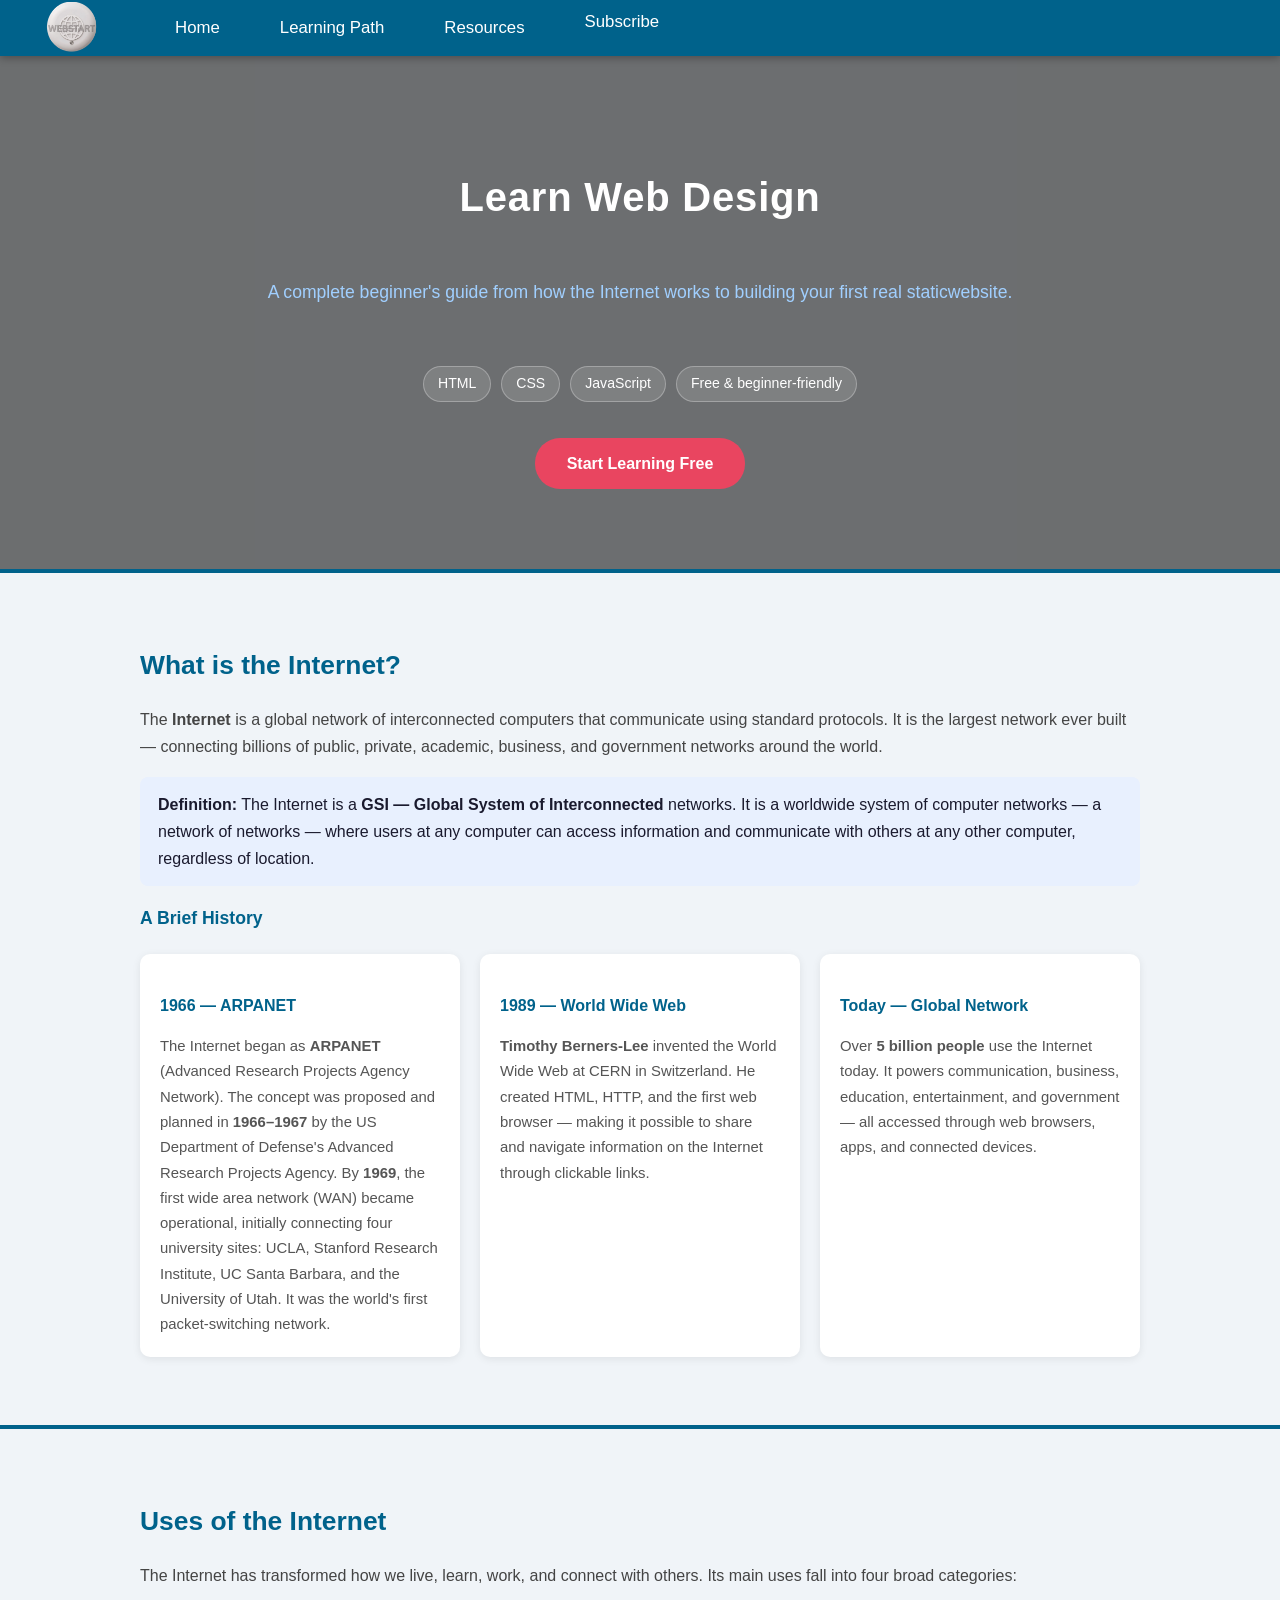
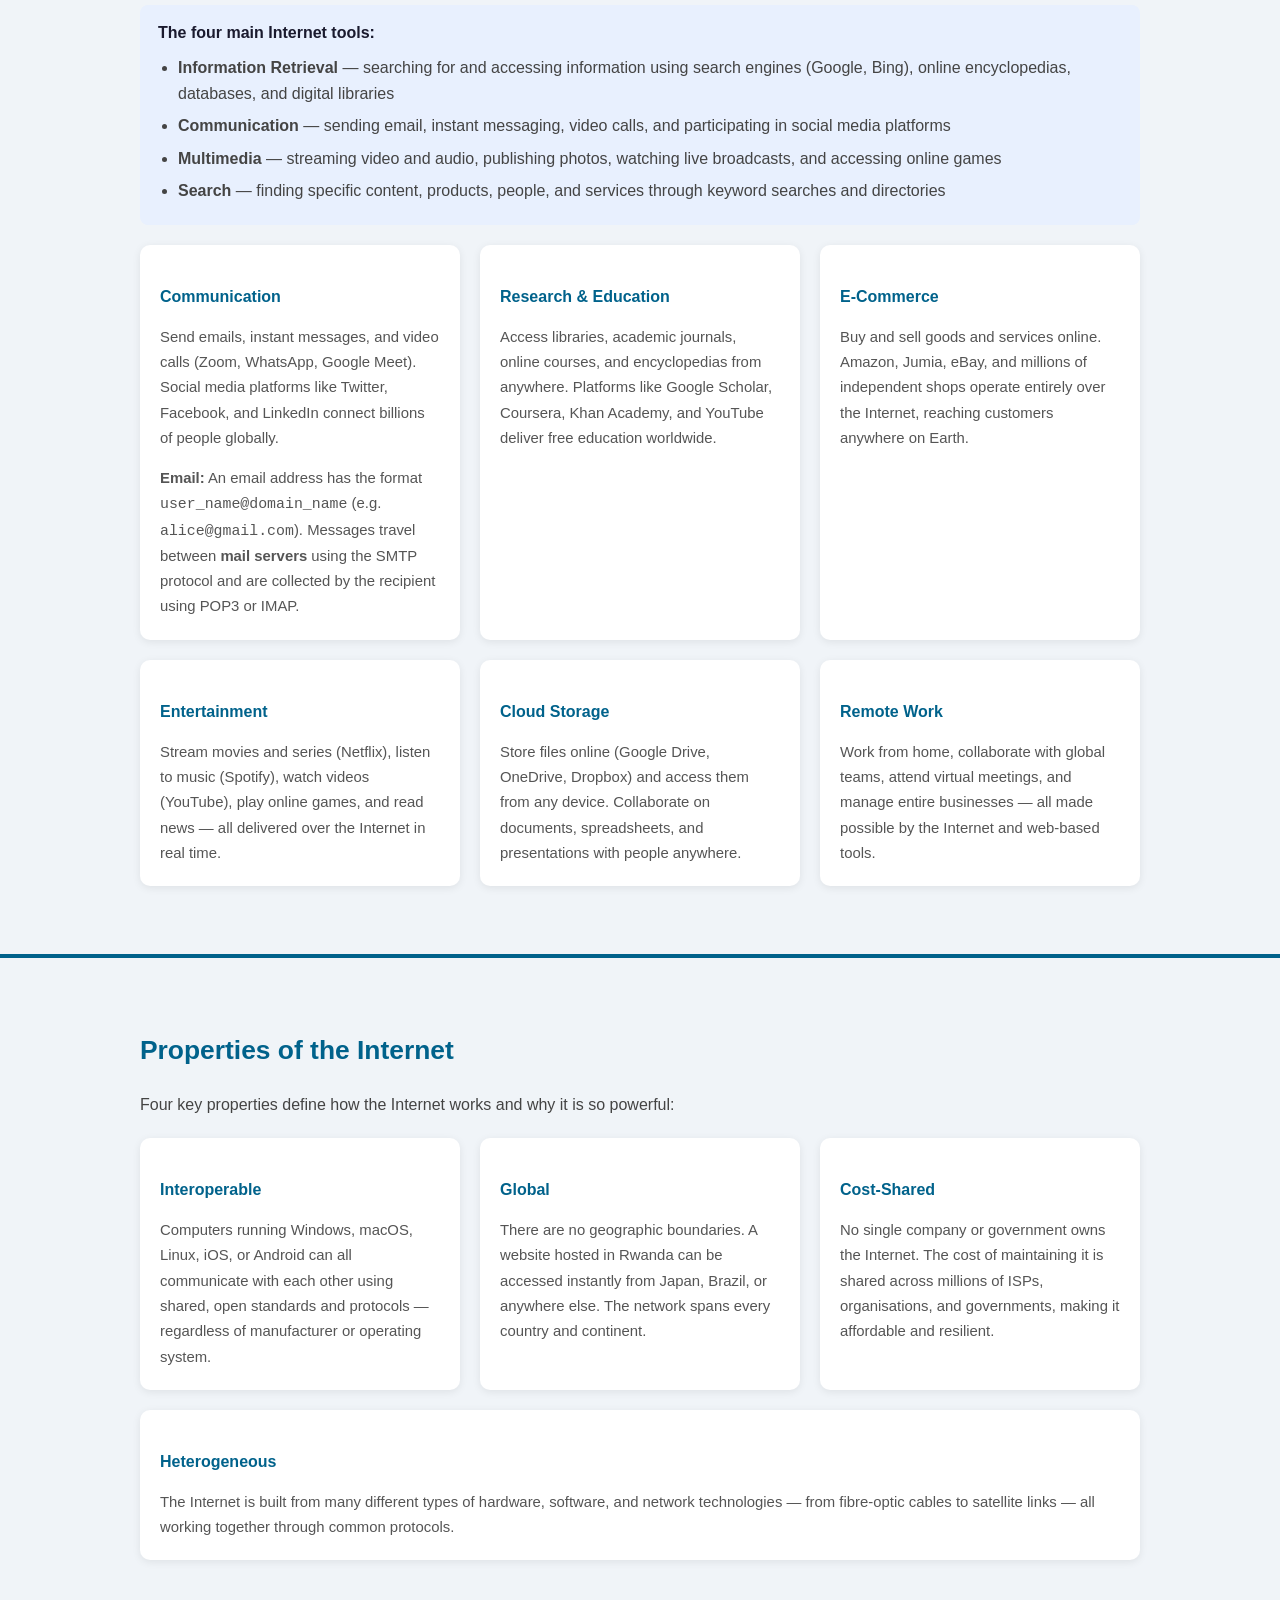
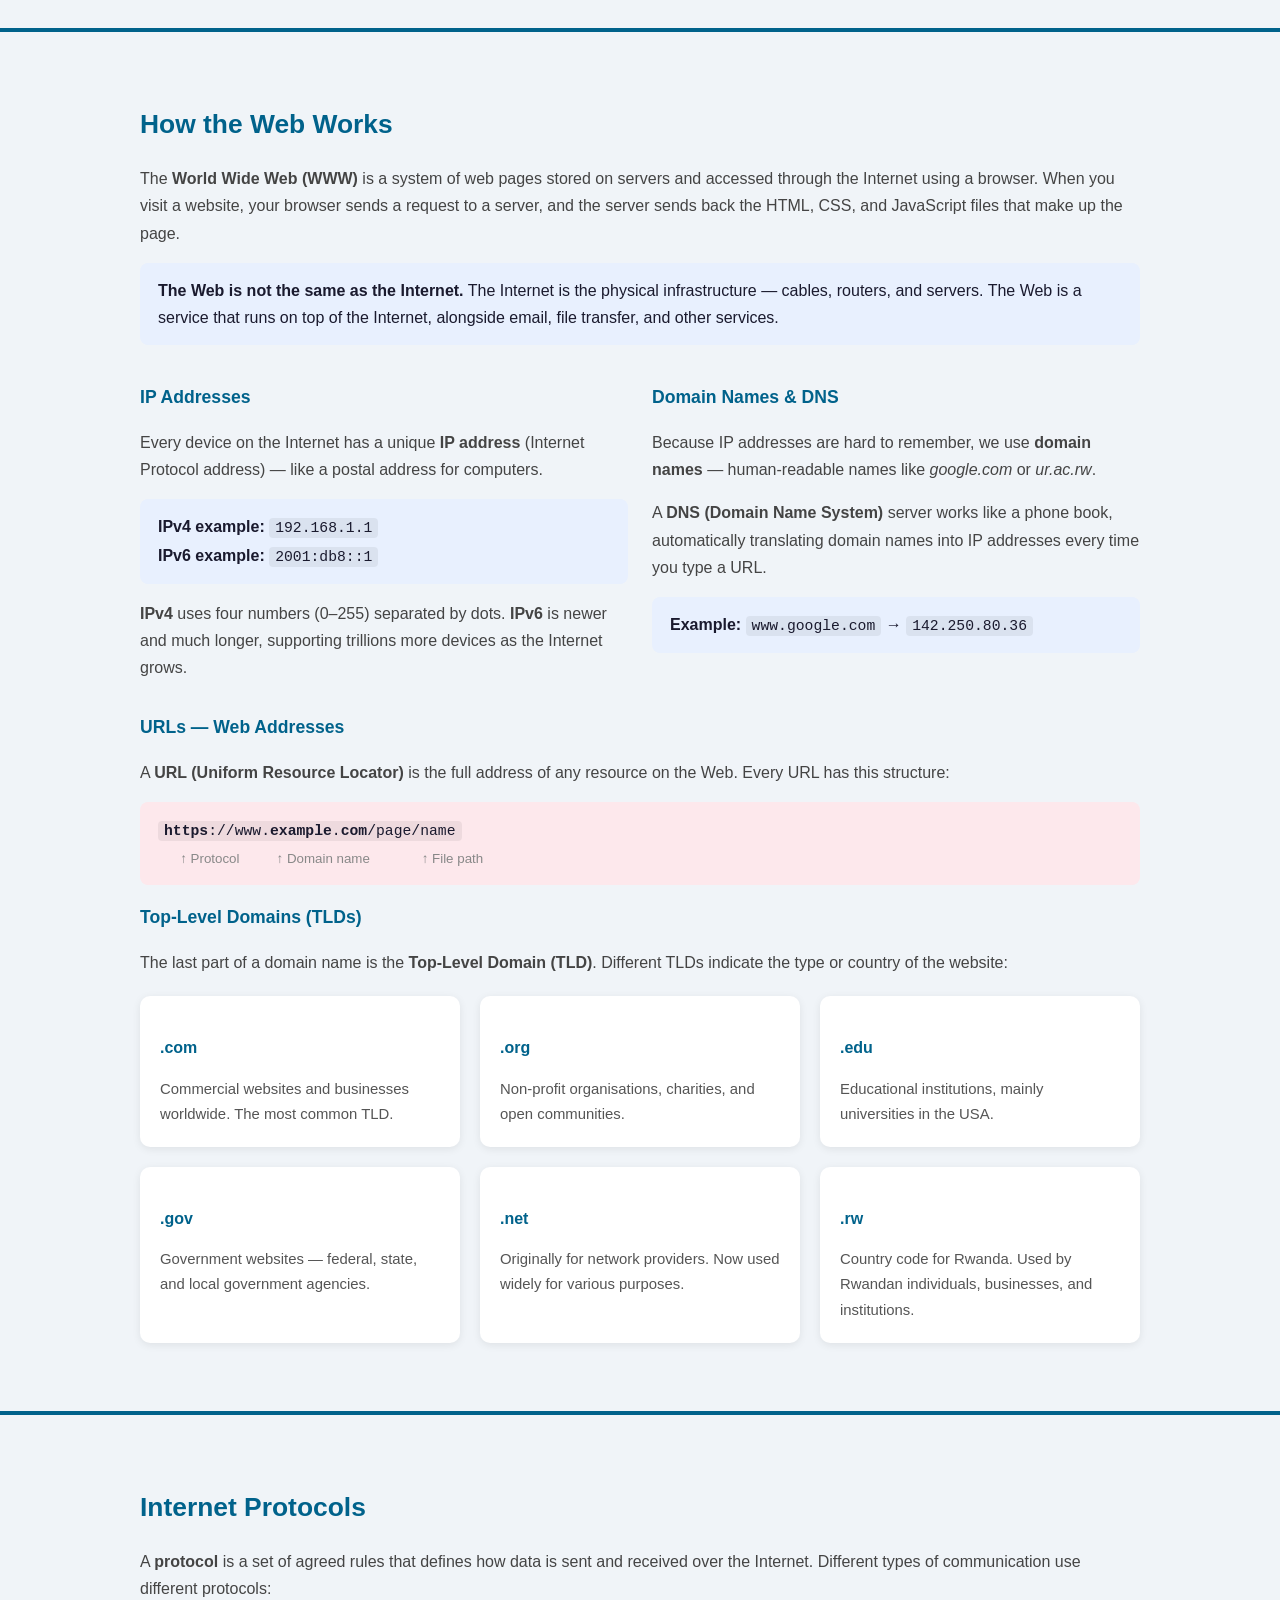
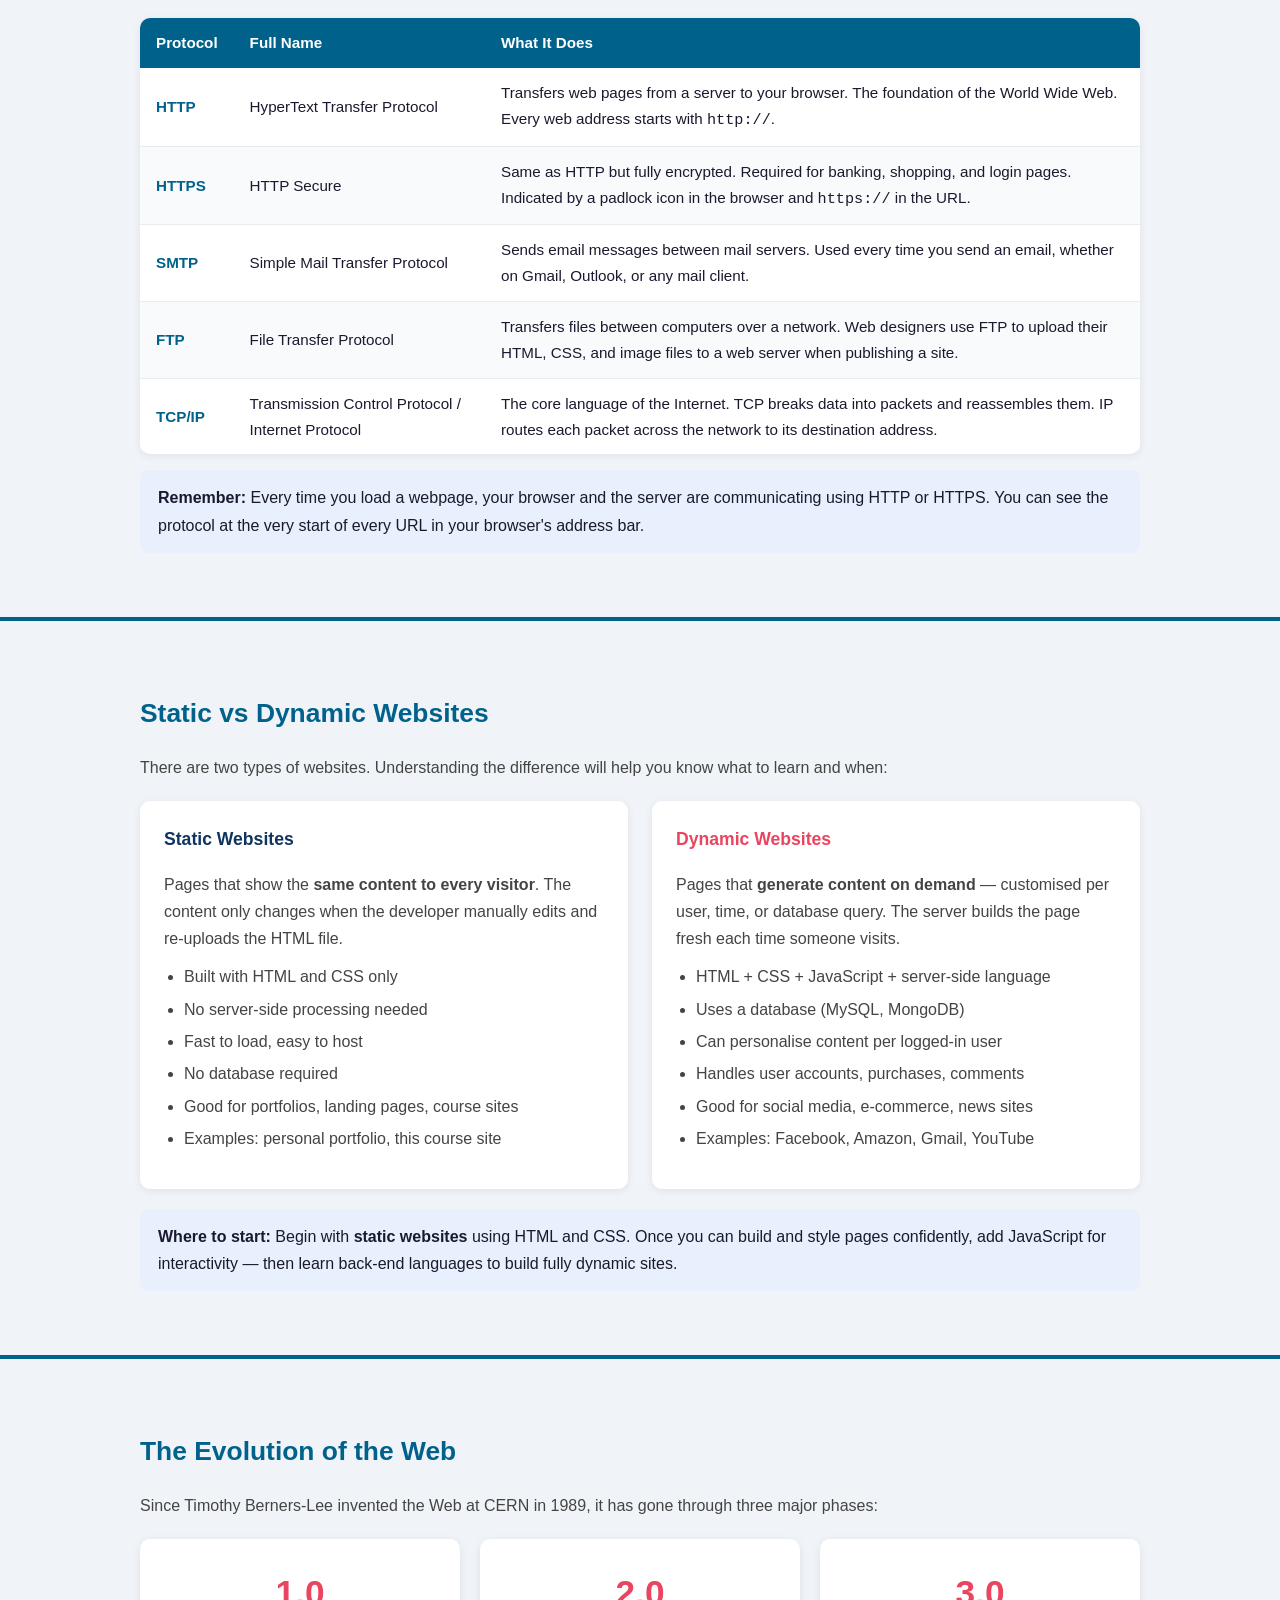
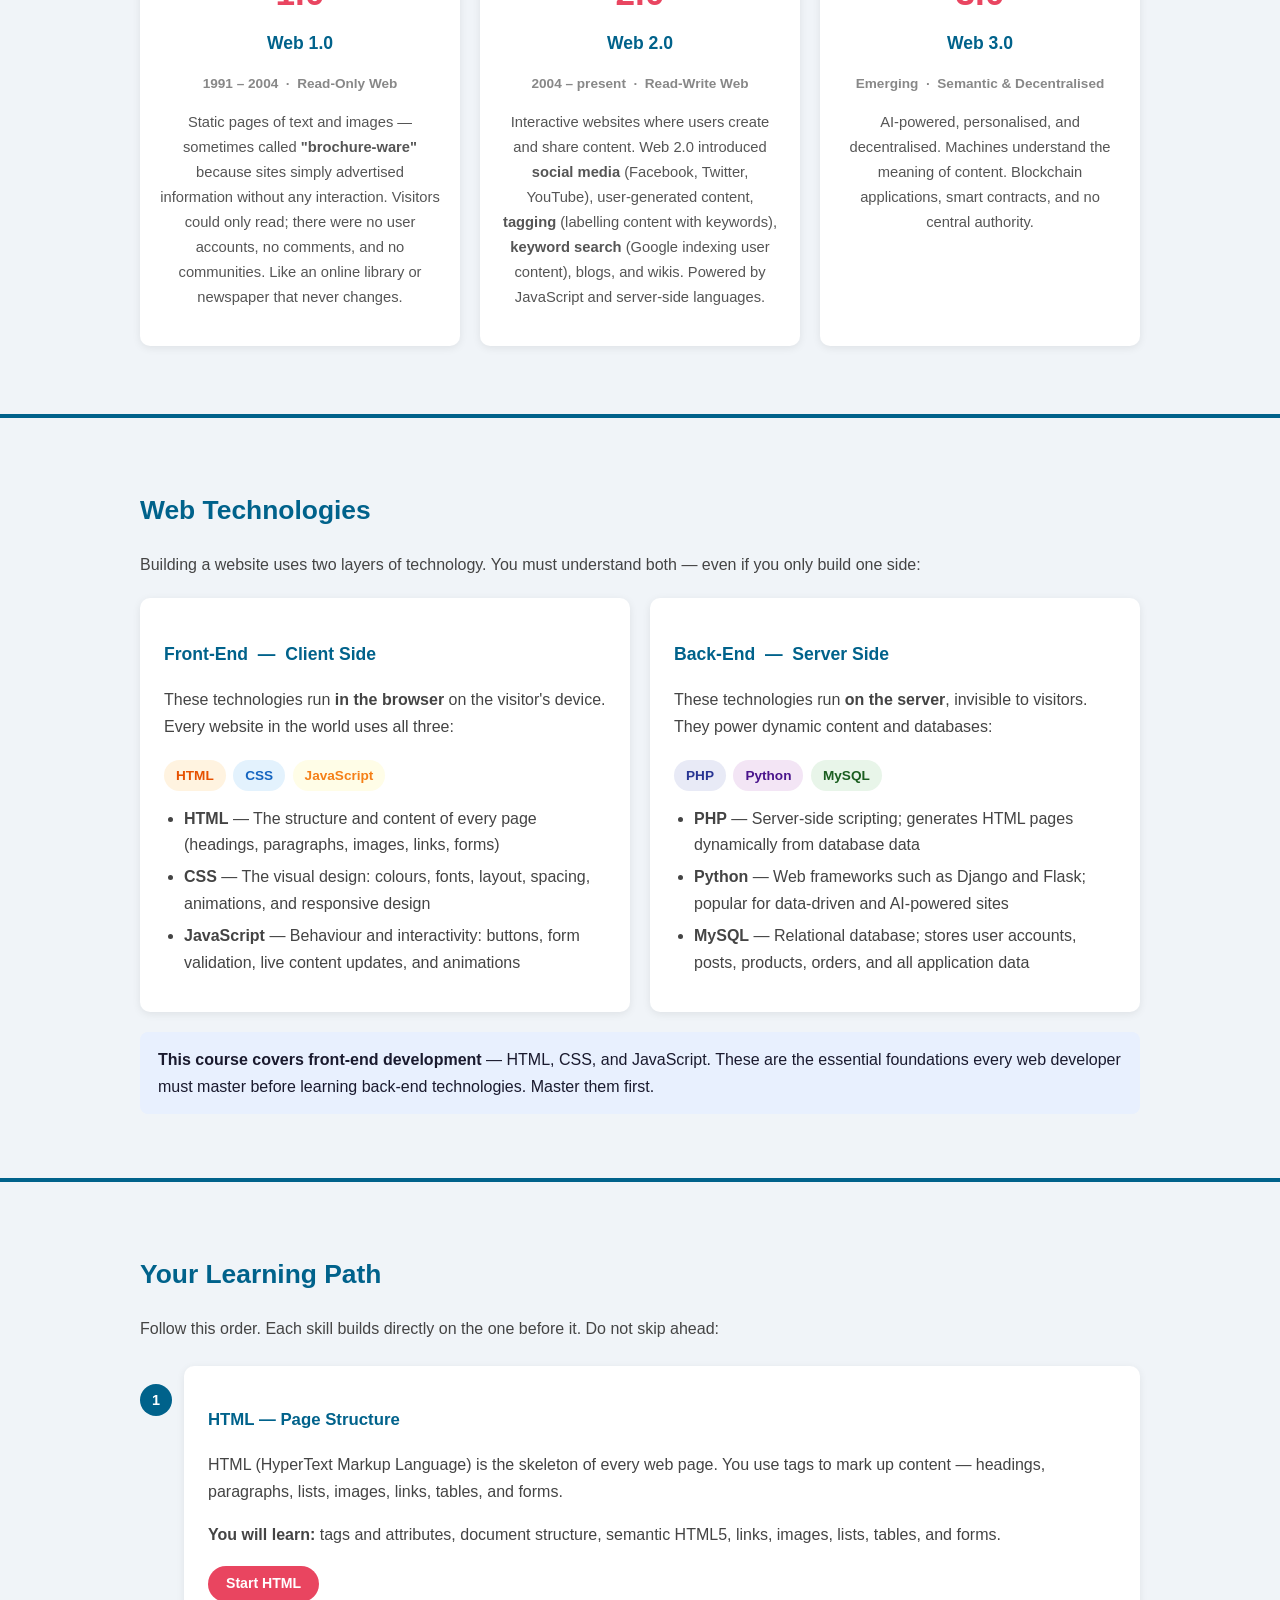
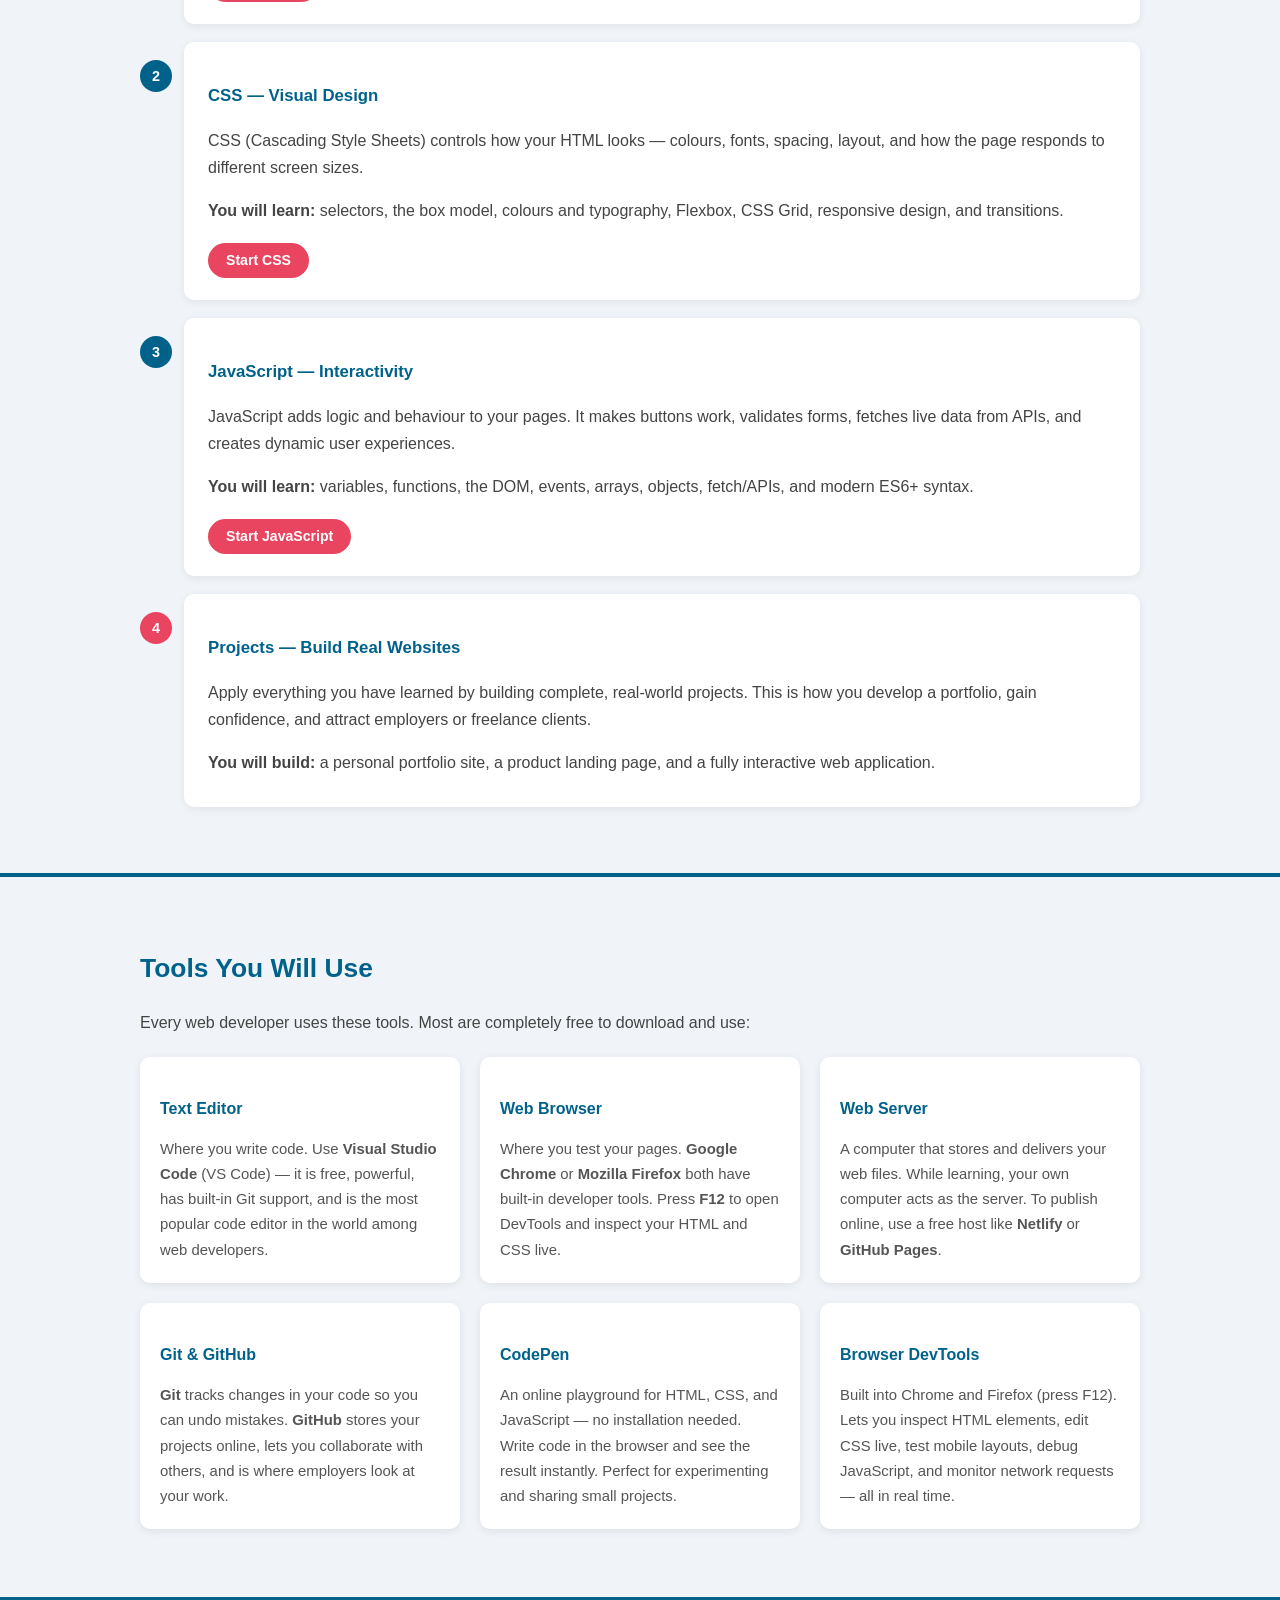
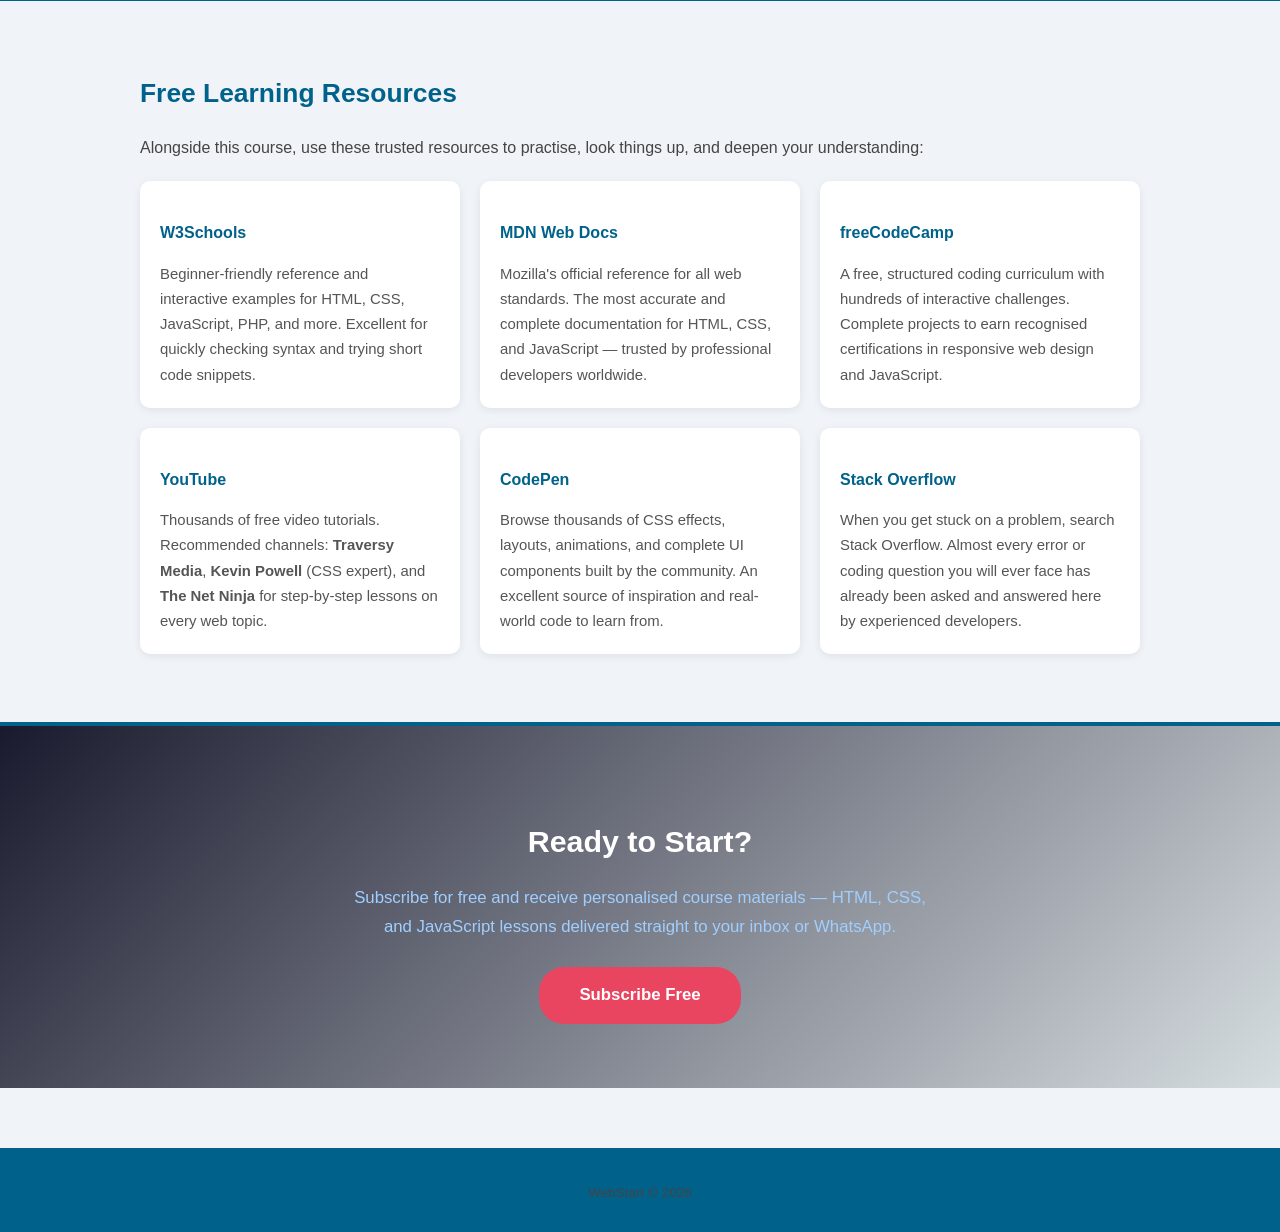
==== commit 5f5bd51a: "changing header links to details a" ====
--- a/index.html
+++ b/index.html
@@ -3,24 +3,55 @@
 <head>
   <meta charset="UTF-8" />
   <meta name="viewport" content="width=device-width, initial-scale=1.0" />
-  <link rel="stylesheet" href="web.css" />
-  <link rel="stylesheet" href="index.css" />
-  <link rel="icon" type="image/png" href="logo.png" />
+  <link rel="stylesheet" href="css/web.css" />
+  <link rel="stylesheet" href="css/index.css" />
+  <link rel="icon" type="image/png" href="images/logo.png" />
   <title>WebStart</title>
 </head>
 <body>
 
   <nav>
-    <a href="index.html" class="nav-logo"><img src="logo.png" alt="WebStart" /></a>
+    <a href="index.html" class="nav-logo"><img src="images/logo.png" alt="WebStart" /></a>
     <input type="checkbox" id="nav-toggle" class="nav-checkbox" />
     <label for="nav-toggle" class="nav-toggle">&#9776;</label>
     <ul>
-      <li><a href="#welcome">Home</a></li>
-      <li><a href="#internet">The Internet</a></li>
-      <li><a href="#web">The Web</a></li>
-      <li><a href="#path">Learning Path</a></li>
-      <li><a href="#resources">Resources</a></li>
-      <li><a href="form.html">Subscribe</a></li>
+      <li>
+        <details class="nav-home">
+          <summary>Home</summary>
+          <div class="nav-home-menu">
+            <a href="#welcome">Welcome</a>
+            <a href="#internet">The Internet</a>
+            <a href="#web">The Web</a>
+            <a href="#path">Learning Path</a>
+            <a href="#resources">Resources</a>
+          </div>
+        </details>
+      </li>
+      <li>
+        <details class="nav-path">
+          <summary>Learning Path</summary>
+          <div class="nav-path-menu">
+            <a href="html/learnhtml.html">HTML</a>
+            <a href="html/learncss.html">CSS</a>
+            <a href="html/learnjs.html">JavaScript</a>
+          </div>
+        </details>
+      </li>
+      <li>
+        <details class="nav-resources">
+          <summary>Resources</summary>
+          <div class="nav-resources-menu">
+            <a href="#resources">All Resources</a>
+            <a href="#w3schools">W3Schools</a>
+            <a href="#mdn">MDN Web Docs</a>
+            <a href="#freecodecamp">freeCodeCamp</a>
+            <a href="#youtube">YouTube</a>
+            <a href="#codepen">CodePen</a>
+            <a href="#stackoverflow">Stack Overflow</a>
+          </div>
+        </details>
+      </li>
+      <li><a href="html/form.html">Subscribe</a></li>
     </ul>
   </nav>
 
@@ -32,7 +63,7 @@
         src="https://www.youtube.com/embed/DYeFBSNe2bk?autoplay=1&mute=1&loop=1&playlist=DYeFBSNe2bk&controls=0&showinfo=0&rel=0"
         title="Website Layout Design Timelapse"
         frameborder="0"
-        allow="accelerometer; autoplay; clipboard-write; encrypted-media; gyroscope; picture-in-picture; web-share"
+          allow="accelerometer; autoplay; clipboard-write; encrypted-media; gyroscope; picture-in-picture"
         referrerpolicy="strict-origin-when-cross-origin"
         allowfullscreen>
       </iframe>
@@ -49,7 +80,7 @@
         <span class="hero-badge">JavaScript</span>
         <span class="hero-badge">Free &amp; beginner-friendly</span>
       </div>
-      <a href="form.html">Start Learning Free</a>
+      <a href="html/form.html">Start Learning Free</a>
     </div>
 
   </header>
@@ -394,21 +425,21 @@
           <h3>HTML — Page Structure</h3>
           <p>HTML (HyperText Markup Language) is the skeleton of every web page. You use tags to mark up content — headings, paragraphs, lists, images, links, tables, and forms.</p>
           <p><strong>You will learn:</strong> tags and attributes, document structure, semantic HTML5, links, images, lists, tables, and forms.</p>
-          <a href="learnhtml.html">Start HTML</a>
+          <a href="html/learnhtml.html">Start HTML</a>
         </div>
         <div class="path-step">
           <span class="step-num">2</span>
           <h3>CSS — Visual Design</h3>
           <p>CSS (Cascading Style Sheets) controls how your HTML looks — colours, fonts, spacing, layout, and how the page responds to different screen sizes.</p>
           <p><strong>You will learn:</strong> selectors, the box model, colours and typography, Flexbox, CSS Grid, responsive design, and transitions.</p>
-          <a href="learncss.html">Start CSS</a>
+          <a href="html/learncss.html">Start CSS</a>
         </div>
         <div class="path-step">
           <span class="step-num">3</span>
           <h3>JavaScript — Interactivity</h3>
           <p>JavaScript adds logic and behaviour to your pages. It makes buttons work, validates forms, fetches live data from APIs, and creates dynamic user experiences.</p>
           <p><strong>You will learn:</strong> variables, functions, the DOM, events, arrays, objects, fetch/APIs, and modern ES6+ syntax.</p>
-          <a href="learnjs.html">Start JavaScript</a>
+          <a href="html/learnjs.html">Start JavaScript</a>
         </div>
         <div class="path-step last">
           <span class="step-num">4</span>
@@ -466,27 +497,27 @@
       <p>Alongside this course, use these trusted resources to practise, look things up, and deepen your understanding:</p>
 
       <div class="card-grid">
-        <div class="card">
+        <div class="card" id="w3schools">
           <h3>W3Schools</h3>
           <p>Beginner-friendly reference and interactive examples for HTML, CSS, JavaScript, PHP, and more. Excellent for quickly checking syntax and trying short code snippets.</p>
         </div>
-        <div class="card">
+        <div class="card" id="mdn">
           <h3>MDN Web Docs</h3>
           <p>Mozilla's official reference for all web standards. The most accurate and complete documentation for HTML, CSS, and JavaScript — trusted by professional developers worldwide.</p>
         </div>
-        <div class="card">
+        <div class="card" id="freecodecamp">
           <h3>freeCodeCamp</h3>
           <p>A free, structured coding curriculum with hundreds of interactive challenges. Complete projects to earn recognised certifications in responsive web design and JavaScript.</p>
         </div>
-        <div class="card">
+        <div class="card" id="youtube">
           <h3>YouTube</h3>
           <p>Thousands of free video tutorials. Recommended channels: <strong>Traversy Media</strong>, <strong>Kevin Powell</strong> (CSS expert), and <strong>The Net Ninja</strong> for step-by-step lessons on every web topic.</p>
         </div>
-        <div class="card">
+        <div class="card" id="codepen">
           <h3>CodePen</h3>
           <p>Browse thousands of CSS effects, layouts, animations, and complete UI components built by the community. An excellent source of inspiration and real-world code to learn from.</p>
         </div>
-        <div class="card accent">
+        <div class="card accent" id="stackoverflow">
           <h3>Stack Overflow</h3>
           <p>When you get stuck on a problem, search Stack Overflow. Almost every error or coding question you will ever face has already been asked and answered here by experienced developers.</p>
         </div>
@@ -501,7 +532,7 @@
     <div class="cta-inner">
       <h2>Ready to Start?</h2>
       <p>Subscribe for free and receive personalised course materials — HTML, CSS, and JavaScript lessons delivered straight to your inbox or WhatsApp.</p>
-      <a href="form.html" class="cta-btn">Subscribe Free</a>
+      <a href="html/form.html" class="cta-btn">Subscribe Free</a>
     </div>
   </section>
 
--- a/css/web.css
+++ b/css/web.css
@@ -0,0 +1,712 @@
+body {
+  margin: 0;
+  font-family: 'Segoe UI', Arial, sans-serif;
+  background: #f0f4f8;
+  color: #1a1a2e;
+  line-height: 1.7;
+}
+
+/* ── Navigation ── */
+nav {
+  background: #00628b;
+  height: 56px;
+  padding: 0 30px;
+  box-shadow: 0 2px 8px rgba(0,0,0,0.3);
+  position: sticky;
+  top: 0;
+  z-index: 100;
+  display: flex;
+  align-items: center;
+}
+
+.nav-logo {
+  text-decoration: none;
+  display: flex;
+  align-items: center;
+  flex-shrink: 0;
+}
+
+.nav-logo img {
+  height: 52px;
+  width: auto;
+  display: block;
+}
+
+.nav-logo:hover {
+  opacity: 0.85;
+}
+
+nav ul {
+  display: flex;
+  list-style: none;
+  gap: 2em;
+  margin-left: 2em;
+}
+
+nav ul li a {
+  color: #fff;
+  text-decoration: none;
+  font-size: 1.05rem;
+  padding: 6px 14px;
+  border-radius: 4px;
+}
+
+nav ul li a:visited {
+  color: #fff;
+  text-decoration: none;
+}
+
+nav ul li a:hover {
+  background: #004f70;
+  color: #ffffff;
+  text-decoration: none;
+  animation: spinAndMove 2s ease-in-out 0.5s infinite alternate;
+}
+
+nav details.nav-home,
+nav details.nav-path,
+nav details.nav-resources {
+  position: relative;
+  display: block;
+  margin: 0;
+  padding: 0;
+  background: transparent;
+  border: none;
+  box-shadow: none;
+  border-radius: 0;
+}
+
+nav details.nav-home > summary,
+nav details.nav-path > summary,
+nav details.nav-resources > summary {
+  display: block;
+  color: #fff;
+  font-size: 1.05rem;
+  font-weight: 400;
+  padding: 6px 14px;
+  border-radius: 4px;
+  list-style: none;
+  margin: 0;
+  background: transparent;
+  text-decoration: none;
+}
+
+nav details.nav-home > .nav-home-menu,
+nav details.nav-path > .nav-path-menu,
+nav details.nav-resources > .nav-resources-menu {
+  display: none;
+  position: absolute;
+  top: calc(100% + 6px);
+  left: 0;
+  min-width: 220px;
+  background: #00628b;
+  box-shadow: 0 8px 20px rgba(0, 0, 0, 0.18);
+  border-radius: 4px;
+  overflow: hidden;
+  z-index: 20;
+}
+
+nav details.nav-home:hover > .nav-home-menu,
+nav details.nav-home:focus-within > .nav-home-menu,
+nav details.nav-path:hover > .nav-path-menu,
+nav details.nav-path:focus-within > .nav-path-menu,
+nav details.nav-resources:hover > .nav-resources-menu,
+nav details.nav-resources:focus-within > .nav-resources-menu {
+  display: block;
+}
+
+nav details.nav-home > summary:hover,
+nav details.nav-path > summary:hover,
+nav details.nav-resources > summary:hover {
+  background: #004f70;
+  color: #ffffff;
+}
+
+nav details.nav-home > .nav-home-menu > a,
+nav details.nav-path > .nav-path-menu > a,
+nav details.nav-resources > .nav-resources-menu > a {
+  display: block;
+  position: static;
+  width: 100%;
+  background: transparent;
+  color: #fff;
+  padding: 8px 14px;
+  margin: 0;
+  border-radius: 0;
+  text-decoration: none !important;
+  z-index: 20;
+}
+
+nav details.nav-home > .nav-home-menu > a + a,
+nav details.nav-path > .nav-path-menu > a + a,
+nav details.nav-resources > .nav-resources-menu > a + a {
+  border-top: 1px solid rgba(255, 255, 255, 0.15);
+}
+
+nav details.nav-home > .nav-home-menu > a:hover,
+nav details.nav-path > .nav-path-menu > a:hover,
+nav details.nav-resources > .nav-resources-menu > a:hover {
+  background: #004f70;
+  color: #ffffff;
+  transform: none;
+}
+
+/* ── Hamburger (hidden on desktop) ── */
+.nav-checkbox {
+  display: none;
+}
+
+.nav-toggle {
+  display: none;
+  background: none;
+  border: 2px solid #fff;
+  color: #fff;
+  font-size: 1.3rem;
+  padding: 4px 10px;
+  border-radius: 4px;
+  cursor: pointer;
+  margin-left: auto;
+  user-select: none;
+}
+
+/* ── Responsive nav ── */
+@media (max-width: 768px) {
+  nav {
+    position: sticky;
+    flex-wrap: wrap;
+    padding: 10px 16px;
+  }
+
+  .nav-toggle {
+    display: block;
+  }
+
+  nav ul {
+    display: none;
+    flex-direction: column;
+    position: absolute;
+    top: 100%;
+    left: 0;
+    width: 100%;
+    margin-left: 0;
+    gap: 0;
+    padding: 8px 0;
+    background: #00628b;
+    box-shadow: 0 8px 20px rgba(0, 0, 0, 0.18);
+    z-index: 120;
+  }
+
+  .nav-checkbox:checked ~ ul {
+    display: flex;
+  }
+
+  nav ul li a {
+    display: block;
+    font-size: 1rem;
+    padding: 10px 16px;
+    border-radius: 0;
+    border-bottom: 1px solid rgba(255,255,255,0.15);
+  }
+
+  nav details.nav-home > summary,
+  nav details.nav-path > summary,
+  nav details.nav-resources > summary {
+    display: block;
+    font-size: 1rem;
+    padding: 10px 16px;
+    border-radius: 0;
+    border-bottom: 1px solid rgba(255,255,255,0.15);
+  }
+
+  nav details.nav-home > .nav-home-menu,
+  nav details.nav-path > .nav-path-menu,
+  nav details.nav-resources > .nav-resources-menu {
+    position: static;
+    display: none;
+    min-width: 0;
+    background: transparent;
+    box-shadow: none;
+    border-radius: 0;
+    overflow: visible;
+  }
+
+  nav details.nav-home:hover > .nav-home-menu,
+  nav details.nav-home:focus-within > .nav-home-menu,
+  nav details.nav-path:hover > .nav-path-menu,
+  nav details.nav-path:focus-within > .nav-path-menu,
+  nav details.nav-resources:hover > .nav-resources-menu,
+  nav details.nav-resources:focus-within > .nav-resources-menu {
+    display: block;
+  }
+
+  nav details.nav-home > .nav-home-menu > a,
+  nav details.nav-path > .nav-path-menu > a,
+  nav details.nav-resources > .nav-resources-menu > a {
+    padding: 10px 28px;
+    border-bottom: 1px solid rgba(255,255,255,0.15);
+  }
+
+  nav details.nav-home > .nav-home-menu > a + a,
+  nav details.nav-path > .nav-path-menu > a + a,
+  nav details.nav-resources > .nav-resources-menu > a + a {
+    border-top: none;
+  }
+}
+
+/* ── Hero Header ── */
+header {
+  position: relative;
+  overflow: hidden;
+  color: #fff;
+  min-height: 420px;
+  display: flex;
+  align-items: center;
+  justify-content: center;
+}
+
+header div.header-video {
+  position: absolute;
+  top: 50%;
+  left: 50%;
+  transform: translate(-50%, -50%);
+  width: 100%;
+  height: 100%;
+  z-index: 0;
+  pointer-events: none;
+}
+
+header div.header-video iframe {
+  position: absolute;
+  top: 50%;
+  left: 50%;
+  transform: translate(-50%, -50%);
+  width: 100vw;
+  height: 56.25vw;
+  min-height: 100%;
+  min-width: 177.78vh;
+  pointer-events: none;
+}
+
+header div.header-overlay {
+  position: absolute;
+  top: 0;
+  left: 0;
+  width: 100%;
+  height: 100%;
+  background: rgba(0, 0, 0, 0.55);
+  z-index: 1;
+}
+
+header div.header-content {
+  position: relative;
+  z-index: 2;
+  display: flex;
+  flex-direction: column;
+  align-items: center;
+  gap: 16px;
+  padding: 80px 20px;
+  text-align: center;
+}
+
+header div.header-content h1 {
+  font-size: 2.5rem;
+  margin-bottom: 14px;
+  letter-spacing: 0.02em;
+}
+
+header div.header-content p {
+  font-size: 1.1rem;
+  color: #a0cfff;
+  margin-bottom: 30px;
+}
+
+header div.header-content a {
+  background: #e94560;
+  color: #fff;
+  padding: 12px 32px;
+  border-radius: 25px;
+  text-decoration: none;
+  font-size: 1rem;
+  font-weight: bold;
+}
+
+header div.header-content a:hover {
+  background: #fff;
+  color: #e94560;
+}
+
+/* ── Form Card (form.html) ── */
+#form-card {
+  max-width: 750px;
+  margin: 40px auto;
+  padding: 30px 35px;
+  background: #fff;
+  border-radius: 10px;
+  box-shadow: 0 2px 12px rgba(0,0,0,0.07);
+  text-align: center;
+  display: flex;
+  flex-direction: column;
+  align-items: center;
+}
+
+#form-card ul li {
+  margin-bottom: 10px;
+  color: #333;
+}
+
+#form-card form {
+  width: 100%;
+  margin: 20px 0 0;
+  padding: 0;
+  background: none;
+  border-radius: 0;
+  box-shadow: none;
+  display: flex;
+  flex-wrap: wrap;
+  gap: 16px;
+}
+
+#form-card form .form-group {
+  display: flex;
+  flex-direction: column;
+  flex: 1 1 calc(50% - 8px);
+  min-width: 200px;
+}
+
+#form-card form .form-group:has(textarea) {
+  flex: 1 1 100%;
+}
+
+#form-card form .form-actions {
+  flex: 1 1 100%;
+  display: flex;
+  align-items: center;
+}
+
+#form-card form label {
+  font-weight: bold;
+  font-size: 0.9rem;
+  color: #1a1a2e;
+  display: block;
+  margin-bottom: 4px;
+}
+
+#form-card form input[type="text"],
+#form-card form input[type="email"],
+#form-card form input[type="tel"],
+#form-card form select,
+#form-card form textarea {
+  width: 100%;
+  padding: 5px 8px;
+  border: 1px solid #ccc;
+  border-radius: 6px;
+  font-size: 0.82rem;
+  font-family: inherit;
+  background: #f9f9f9;
+}
+
+#form-card form input[type="text"]:focus,
+#form-card form input[type="email"]:focus,
+#form-card form input[type="tel"]:focus,
+#form-card form select:focus,
+#form-card form textarea:focus {
+  outline: none;
+  border-color: #00628b;
+  background: #fff;
+}
+
+#form-card form input[type="submit"] {
+  margin: 24px 40px 30px;
+  width: auto;
+  background: #e94560;
+  color: white;
+  padding: 10px 28px;
+  border: none;
+  border-radius: 25px;
+  font-size: 1rem;
+  font-weight: bold;
+  cursor: pointer;
+}
+
+#form-card form input[type="submit"]:hover {
+  background: #c0304a;
+}
+
+#form-card form input[type="reset"] {
+  margin-left: auto;
+  width: auto;
+  background: #eee;
+  color: #555;
+  padding: 10px 20px;
+  border: none;
+  border-radius: 25px;
+  font-size: 1rem;
+  cursor: pointer;
+}
+
+#form-card form input[type="reset"]:hover {
+  background: #ddd;
+}
+
+/* ── Two-column content layout ── */
+#main-content {
+  display: flex;
+  flex-direction: row;
+  gap: 24px;
+  max-width: 1100px;
+  background: none;
+  box-shadow: none;
+  padding: 0 20px;
+  align-items: stretch;
+}
+
+#main-content > div {
+  flex: 1;
+  margin: 40px 0;
+  align-items: flex-start;
+  text-align: left;
+}
+
+#main-content > div h2,
+#main-content > div > p {
+  align-self: center;
+  text-align: center;
+}
+
+#main-content > div ol,
+#main-content > div ul {
+  width: 100%;
+  padding-left: 20px;
+  text-align: left;
+}
+
+/* ── Typography ── */
+h2 {
+  font-size: 1.4rem;
+  color: #00628b;
+  margin-bottom: 14px;
+}
+
+p {
+  margin-bottom: 12px;
+  color: #444;
+}
+
+ul {
+  padding-left: 20px;
+}
+
+#course li {
+  text-align: start;
+}
+
+#websites li {
+  align-items: start;
+  margin-left: 0;
+}
+
+/* ── Global Links ── */
+a {
+  color: #00628b;
+  text-decoration: none;
+}
+
+a:hover {
+  color: #e94560;
+  text-decoration: none;
+}
+
+hr {
+  display: none;
+}
+
+/* ── Subscribe Section ── */
+#subscribe {
+  max-width: 500px;
+  margin: 40px auto;
+  padding: 36px 40px;
+  background: #fff;
+  border-radius: 10px;
+  box-shadow: 0 2px 12px rgba(0,0,0,0.09);
+  display: flex;
+  flex-direction: column;
+  align-items: center;
+  text-align: center;
+}
+
+#subscribe form {
+  width: 100%;
+  text-align: left;
+}
+
+#sub-buttons {
+  display: flex;
+  justify-content: center;
+  gap: 12px;
+  margin-top: 24px;
+  background: none;
+  box-shadow: none;
+  padding: 0;
+  max-width: none;
+  border-radius: 0;
+}
+
+#sub-buttons input[type="submit"],
+#sub-buttons input[type="reset"] {
+  margin: 0;
+}
+
+/* ── Footer ── */
+footer {
+  background: #00628b;
+  color: #fff;
+  text-align: center;
+  padding: 20px;
+  margin-top: 60px;
+  font-size: 0.85rem;
+}
+
+footer p a {
+  color: #a0cfff;
+}
+
+/* ── Media Embeds ── */
+div.intro-video {
+  position: relative;
+  padding-bottom: 56.25%;
+  height: 0;
+  overflow: hidden;
+  margin: 24px auto 0;
+  border-radius: 10px;
+  background: #000;
+  max-width: 700px;
+}
+
+div.intro-video iframe {
+  position: absolute;
+  top: 0; left: 0;
+  width: 100%; height: 100%;
+  border: none;
+  border-radius: 10px;
+}
+
+div.path-videos {
+  display: flex;
+  flex-wrap: wrap;
+  gap: 24px;
+  margin-top: 28px;
+}
+
+div.path-videos div.path-video-item {
+  flex: 1 1 260px;
+}
+
+div.path-videos div.path-video-item h3 {
+  font-size: 1rem;
+  color: #00628b;
+  margin-bottom: 8px;
+}
+
+div.video-wrapper {
+  position: relative;
+  padding-bottom: 56.25%;
+  height: 0;
+  overflow: hidden;
+  border-radius: 8px;
+  background: #000;
+}
+
+div.video-wrapper iframe {
+  position: absolute;
+  top: 0; left: 0;
+  width: 100%; height: 100%;
+  border: none;
+  border-radius: 8px;
+}
+
+div.form-video {
+  position: relative;
+  padding-bottom: 56.25%;
+  height: 0;
+  overflow: hidden;
+  margin: 20px 0 28px;
+  border-radius: 10px;
+  background: #000;
+}
+
+div.form-video iframe {
+  position: absolute;
+  top: 0; left: 0;
+  width: 100%; height: 100%;
+  border: none;
+  border-radius: 10px;
+}
+
+/* ── Details Summary Marker ── */
+details {
+  background: #fff;
+  border: 1px solid rgba(0, 98, 139, 0.16);
+  border-radius: 12px;
+  padding: 12px 16px;
+  margin: 12px 0;
+  box-shadow: 0 2px 10px rgba(0, 0, 0, 0.06);
+}
+
+details[open] {
+  border-color: rgba(0, 98, 139, 0.35);
+  box-shadow: 0 8px 20px rgba(0, 98, 139, 0.12);
+}
+
+summary {
+  list-style: none;
+  cursor: pointer;
+  color: #00628b;
+  font-weight: 700;
+  font-size: 1rem;
+  padding: 4px 0;
+  display: flex;
+  align-items: center;
+  gap: 10px;
+}
+
+summary::-webkit-details-marker {
+  display: none;
+}
+
+summary::marker {
+  content: "";
+}
+
+details > ul {
+  margin: 12px 0 0;
+  padding: 0 0 0 20px;
+}
+
+details > ul li {
+  color: #444;
+  margin-bottom: 8px;
+  line-height: 1.55;
+}
+
+details a {
+  display: block;
+  padding: 8px 12px;
+  margin: 6px 0;
+  border-radius: 8px;
+  background: #f6f9fb;
+  color: #00628b;
+  text-decoration: none !important;
+  transition: background 0.2s ease, color 0.2s ease, transform 0.2s ease;
+}
+
+details a:visited {
+  color: #00628b;
+  text-decoration: none !important;
+}
+
+details a:hover {
+  background: #e6f2f8;
+  color: #004f70;
+  text-decoration: none !important;
+  transform: translateX(2px);
+}
--- a/css/index.css
+++ b/css/index.css
@@ -0,0 +1,419 @@
+/* ── Section Wrappers ── */
+section.section-wrap { width: 100%; }
+section.section-wrap.bg-light { background: #f0f4f8; }
+
+/* ── Section Divider ── */
+hr.section-divider {
+  height: 4px;
+  background: #00628b;
+  border: none;
+  margin: 0;
+  display: block;
+  padding: 0;
+  max-width: 100%;
+  box-shadow: none;
+  border-radius: 0;
+}
+
+/* ── Hero Badges ── */
+header div.header-content div.hero-badges {
+  display: flex;
+  flex-direction: row;
+  flex-wrap: wrap;
+  justify-content: center;
+  gap: 10px;
+  margin: 12px 0 20px;
+  padding: 0;
+  box-shadow: none;
+  border-radius: 0;
+  align-items: center;
+}
+
+header div.header-content div.hero-badges span.hero-badge {
+  background: rgba(255,255,255,0.12);
+  color: #fff;
+  padding: 5px 14px;
+  border-radius: 20px;
+  font-size: 0.88rem;
+  border: 1px solid rgba(255,255,255,0.28);
+}
+
+/* ── Guide Section ── */
+section div.guide-section {
+  display: block;
+  text-align: left;
+  max-width: 1000px;
+  margin: 0 auto;
+  padding: 48px 24px;
+  background: transparent;
+  box-shadow: none;
+  border-radius: 0;
+}
+
+section div.guide-section h2 {
+  font-size: 1.65rem;
+  color: #00628b;
+  margin-bottom: 18px;
+}
+
+section div.guide-section h3 {
+  color: #00628b;
+  margin: 18px 0 8px;
+  font-size: 1.1rem;
+}
+
+section div.guide-section ul {
+  padding-left: 20px;
+  margin: 8px 0 12px;
+}
+
+section div.guide-section ul li {
+  color: #444;
+  margin-bottom: 6px;
+  line-height: 1.65;
+}
+
+/* ── Card Grid ── */
+section div.guide-section div.card-grid {
+  display: flex;
+  flex-direction: row;
+  flex-wrap: wrap;
+  align-items: stretch;
+  gap: 20px;
+  margin: 20px 0;
+  padding: 0;
+  max-width: none;
+  background: transparent;
+  box-shadow: none;
+  border-radius: 0;
+}
+
+section div.guide-section div.card-grid div.card {
+  flex: 1 1 200px;
+  background: #fff;
+  border-radius: 10px;
+  padding: 20px;
+  box-shadow: 0 2px 8px rgba(0,0,0,0.08);
+  max-width: none;
+  margin: 0;
+  text-align: left;
+  display: block;
+}
+
+section div.guide-section div.card-grid div.card h3 {
+  color: #00628b;
+  margin-bottom: 8px;
+  font-size: 1rem;
+}
+
+section div.guide-section div.card-grid div.card p {
+  font-size: 0.93rem;
+  color: #555;
+  margin-bottom: 0;
+}
+
+/* ── Two Column ── */
+section div.guide-section div.two-col {
+  display: flex;
+  flex-direction: row;
+  flex-wrap: wrap;
+  gap: 24px;
+  max-width: none;
+  margin: 20px 0;
+  padding: 0;
+  background: transparent;
+  box-shadow: none;
+  border-radius: 0;
+  align-items: stretch;
+}
+
+section div.guide-section div.two-col > div {
+  flex: 1 1 280px;
+  max-width: none;
+  margin: 0;
+  background: transparent;
+  box-shadow: none;
+  border-radius: 0;
+  text-align: left;
+  display: block;
+}
+
+section div.guide-section div.two-col div.static-box {
+  flex: 1 1 260px;
+  background: #fff;
+  border-radius: 10px;
+  padding: 24px;
+  box-shadow: 0 2px 8px rgba(0,0,0,0.07);
+  max-width: none;
+  margin: 0;
+  text-align: left;
+  display: block;
+}
+
+/* ── Info Box ── */
+section div.guide-section div.info-box {
+  background: #e8f0fe;
+  padding: 14px 18px;
+  margin: 16px 0;
+  max-width: none;
+  box-shadow: none;
+  display: block;
+  text-align: left;
+  border-radius: 8px;
+}
+
+section div.guide-section div.info-box.highlight {
+  background: #fde8ec;
+}
+
+section div.guide-section div.info-box code {
+  background: rgba(0,0,0,0.06);
+  padding: 2px 6px;
+  border-radius: 4px;
+  font-family: 'Courier New', monospace;
+  font-size: 0.92rem;
+}
+
+/* ── Protocol Table ── */
+section div.guide-section table.protocol-table {
+  width: 100%;
+  border-collapse: collapse;
+  margin: 16px 0;
+  background: #fff;
+  border-radius: 10px;
+  overflow: hidden;
+  box-shadow: 0 2px 8px rgba(0,0,0,0.07);
+  font-size: 0.95rem;
+}
+
+section div.guide-section table.protocol-table th {
+  background: #00628b;
+  color: #fff;
+  padding: 12px 16px;
+  text-align: left;
+}
+
+section div.guide-section table.protocol-table td {
+  padding: 12px 16px;
+  border-bottom: 1px solid #e8ecf0;
+}
+
+section div.guide-section table.protocol-table tbody tr:last-child td {
+  border-bottom: none;
+}
+
+section div.guide-section table.protocol-table tbody tr:nth-child(even) td {
+  background: #f8fafc;
+}
+
+section div.guide-section table.protocol-table td:first-child {
+  font-weight: 700;
+  color: #00628b;
+}
+
+/* ── Web Evolution ── */
+section div.guide-section div.web-evo {
+  display: flex;
+  flex-direction: row;
+  flex-wrap: wrap;
+  gap: 20px;
+  margin: 20px 0;
+  padding: 0;
+  max-width: none;
+  background: transparent;
+  box-shadow: none;
+  border-radius: 0;
+}
+
+section div.guide-section div.web-evo div.web-evo-card {
+  flex: 1 1 200px;
+  background: #fff;
+  border-radius: 10px;
+  padding: 24px 20px;
+  box-shadow: 0 2px 8px rgba(0,0,0,0.08);
+  text-align: center;
+  max-width: none;
+  margin: 0;
+  display: block;
+}
+
+section div.guide-section div.web-evo div.web-evo-card span.version {
+  font-size: 2.2rem;
+  font-weight: bold;
+  color: #e94560;
+  display: block;
+}
+
+section div.guide-section div.web-evo div.web-evo-card h3 {
+  color: #00628b;
+  margin: 6px 0;
+  font-size: 1.1rem;
+}
+
+/* ── Tech Stack ── */
+section div.guide-section div.tech-stack {
+  display: flex;
+  flex-direction: row;
+  flex-wrap: wrap;
+  gap: 20px;
+  margin: 20px 0;
+  padding: 0;
+  max-width: none;
+  background: transparent;
+  box-shadow: none;
+  border-radius: 0;
+}
+
+section div.guide-section div.tech-stack div.tech-group {
+  flex: 1 1 240px;
+  background: #fff;
+  border-radius: 10px;
+  padding: 24px;
+  box-shadow: 0 2px 8px rgba(0,0,0,0.08);
+  max-width: none;
+  margin: 0;
+  text-align: left;
+  display: block;
+}
+
+section div.guide-section div.tech-stack div.tech-group h3 {
+  color: #00628b;
+  margin-bottom: 10px;
+}
+
+section div.guide-section div.tech-stack div.tech-group span.tech-tag {
+  display: inline-block;
+  padding: 4px 12px;
+  border-radius: 20px;
+  font-size: 0.85rem;
+  margin: 3px 3px 3px 0;
+  font-weight: 600;
+}
+
+section div.guide-section div.tech-stack div.tech-group span.tech-tag.html   { background: #fff3e0; color: #e65100; }
+section div.guide-section div.tech-stack div.tech-group span.tech-tag.css    { background: #e3f2fd; color: #1565c0; }
+section div.guide-section div.tech-stack div.tech-group span.tech-tag.js     { background: #fffde7; color: #f57f17; }
+section div.guide-section div.tech-stack div.tech-group span.tech-tag.php    { background: #e8eaf6; color: #283593; }
+section div.guide-section div.tech-stack div.tech-group span.tech-tag.mysql  { background: #e8f5e9; color: #1b5e20; }
+section div.guide-section div.tech-stack div.tech-group span.tech-tag.python { background: #f3e5f5; color: #4a148c; }
+
+/* ── Learning Path ── */
+section div.guide-section div.path-steps {
+  display: block;
+  background: transparent;
+  box-shadow: none;
+  max-width: none;
+  margin: 24px 0 0;
+  padding: 0 0 0 44px;
+  border-radius: 0;
+  position: relative;
+}
+
+section div.guide-section div.path-steps div.path-step {
+  position: relative;
+  background: #fff;
+  border-radius: 10px;
+  padding: 22px 24px;
+  box-shadow: 0 2px 8px rgba(0,0,0,0.07);
+  max-width: none;
+  margin: 0 0 18px;
+  text-align: left;
+  display: block;
+}
+
+section div.guide-section div.path-steps div.path-step h3 {
+  color: #00628b;
+  margin-bottom: 6px;
+  font-size: 1.05rem;
+}
+
+section div.guide-section div.path-steps div.path-step p {
+  margin-bottom: 8px;
+}
+
+section div.guide-section div.path-steps div.path-step span.step-num {
+  position: absolute;
+  left: -44px;
+  top: 18px;
+  width: 32px;
+  height: 32px;
+  background: #00628b;
+  color: #fff;
+  border-radius: 50%;
+  font-weight: bold;
+  font-size: 0.9rem;
+  display: flex;
+  align-items: center;
+  justify-content: center;
+}
+
+section div.guide-section div.path-steps div.path-step.last span.step-num {
+  background: #e94560;
+}
+
+section div.guide-section div.path-steps div.path-step a {
+  display: inline-block;
+  margin-top: 10px;
+  background: #e94560;
+  color: #fff;
+  padding: 6px 18px;
+  border-radius: 20px;
+  font-size: 0.88rem;
+  text-decoration: none;
+  font-weight: 600;
+}
+
+section div.guide-section div.path-steps div.path-step a:hover {
+  background: #c0304a;
+  text-decoration: none;
+}
+
+/* ── CTA Section ── */
+section.cta-section {
+  background: linear-gradient(135deg, #1a1a2e, #d6dde0);
+  padding: 64px 24px;
+  text-align: center;
+  margin: 0;
+  box-shadow: none;
+  border-radius: 0;
+  display: block;
+}
+
+section.cta-section div.cta-inner {
+  max-width: 600px;
+  margin: 0 auto;
+  background: transparent;
+  box-shadow: none;
+  padding: 0;
+  border-radius: 0;
+  display: block;
+}
+
+section.cta-section div.cta-inner h2 {
+  color: #fff;
+  font-size: 1.9rem;
+  border: none;
+  margin-bottom: 14px;
+}
+
+section.cta-section div.cta-inner p {
+  color: #a0cfff;
+  font-size: 1.05rem;
+  margin-bottom: 26px;
+}
+
+section.cta-section div.cta-inner a.cta-btn {
+  background: #e94560;
+  color: #fff;
+  padding: 14px 40px;
+  border-radius: 25px;
+  font-size: 1.05rem;
+  font-weight: bold;
+  text-decoration: none;
+  display: inline-block;
+}
+
+section.cta-section div.cta-inner a.cta-btn:hover {
+  background: #c0304a;
+  text-decoration: none;
+}
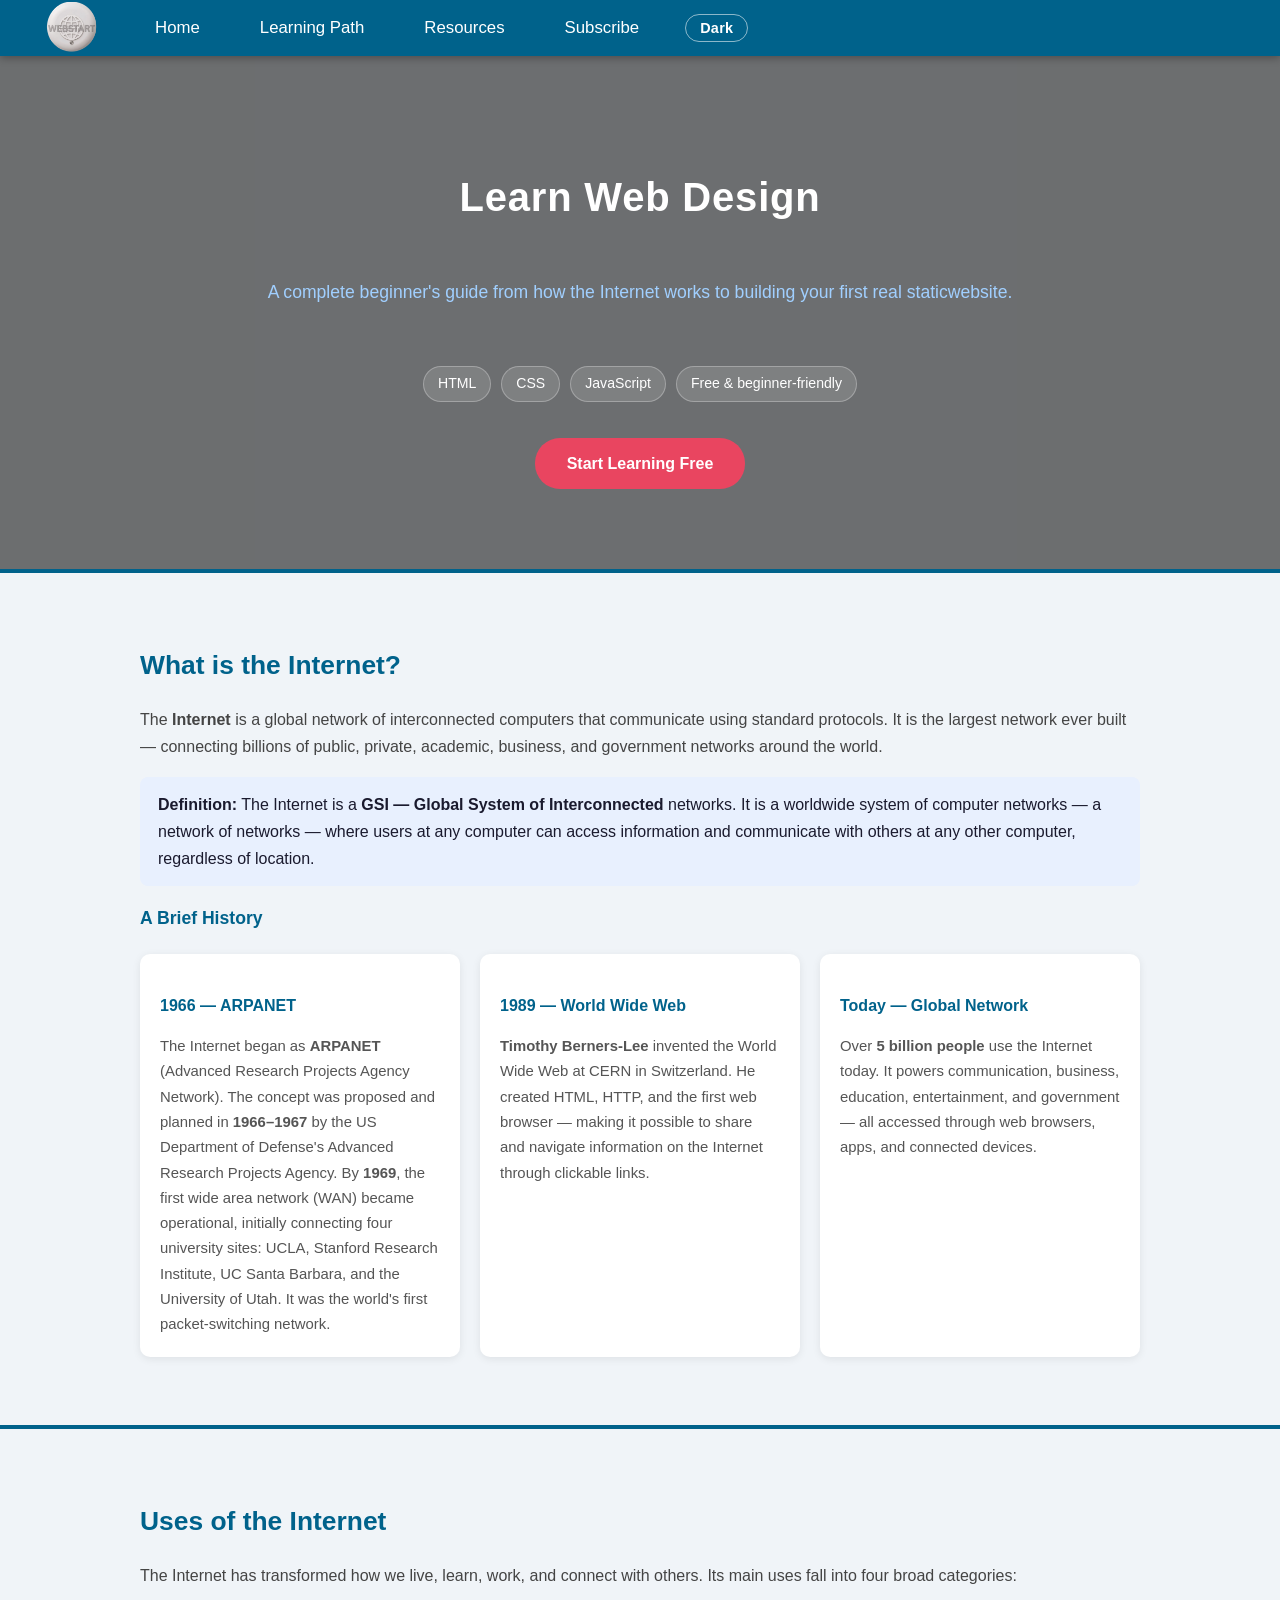
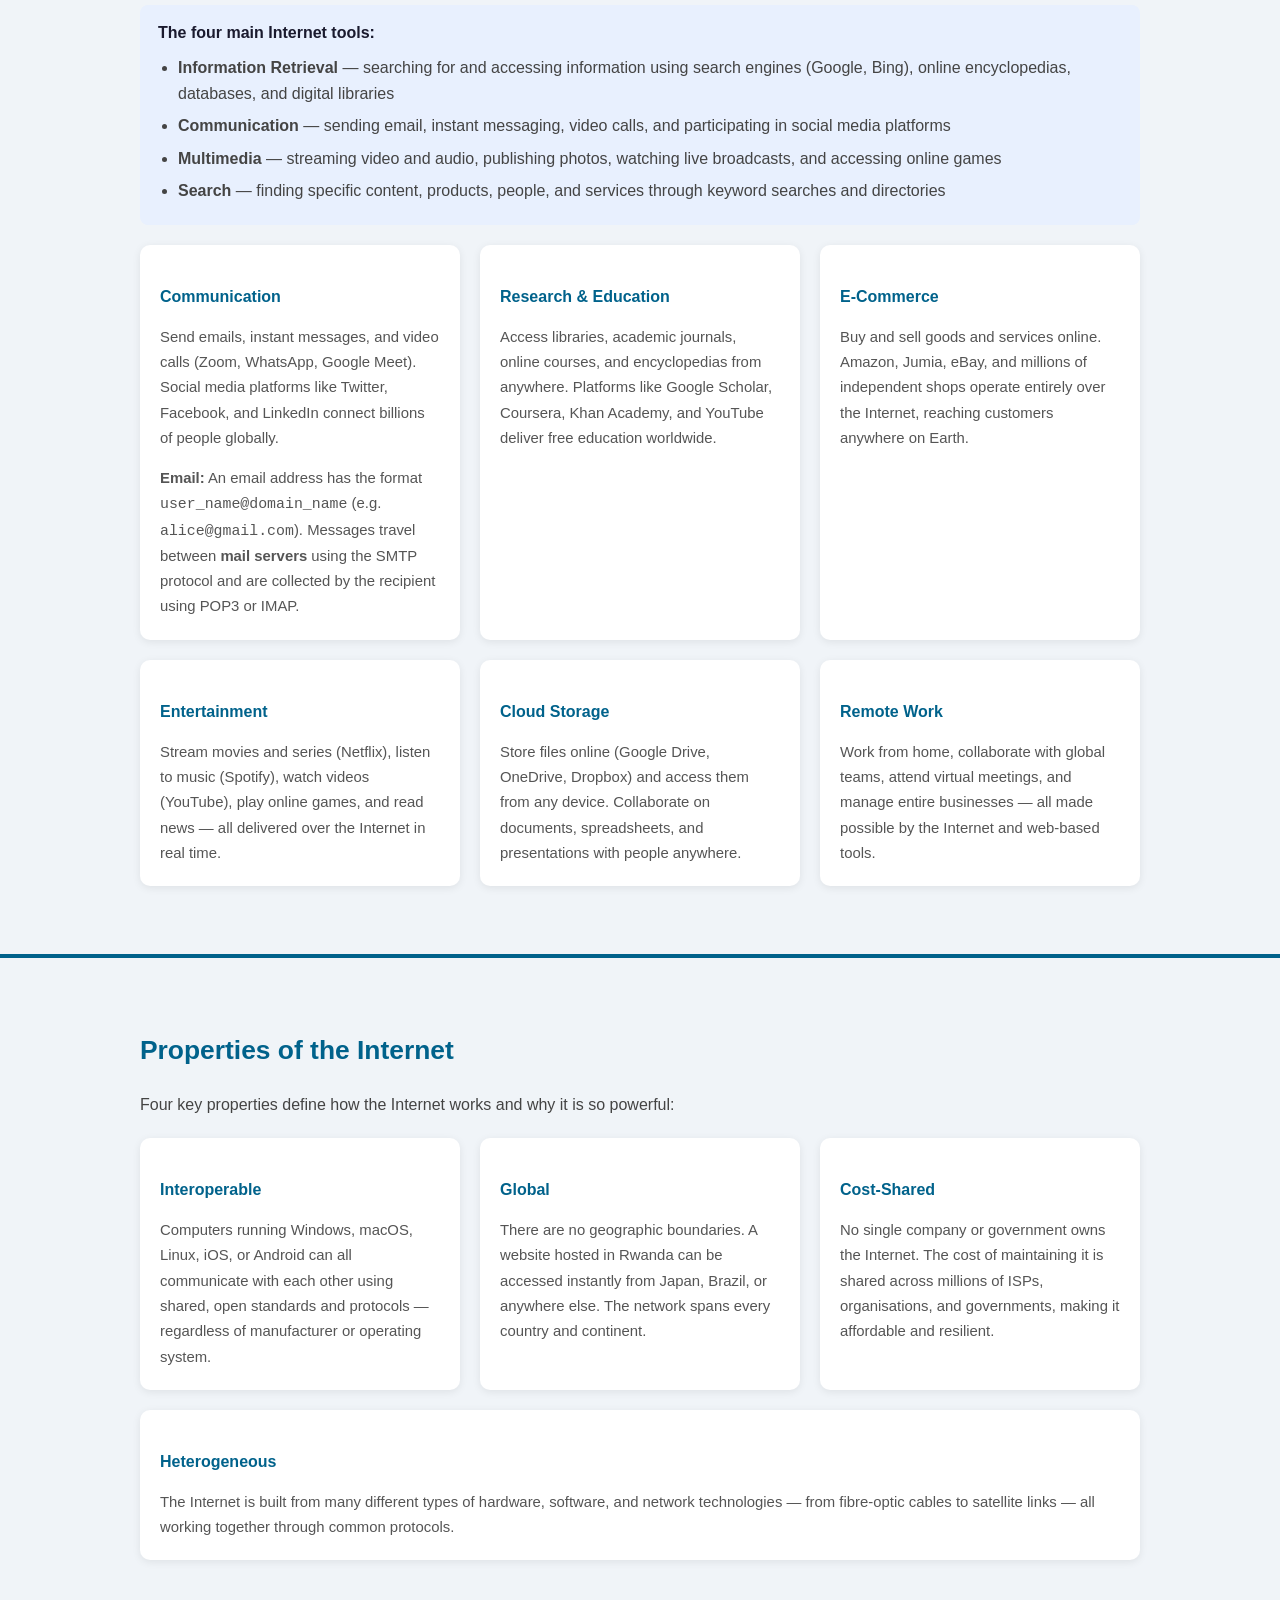
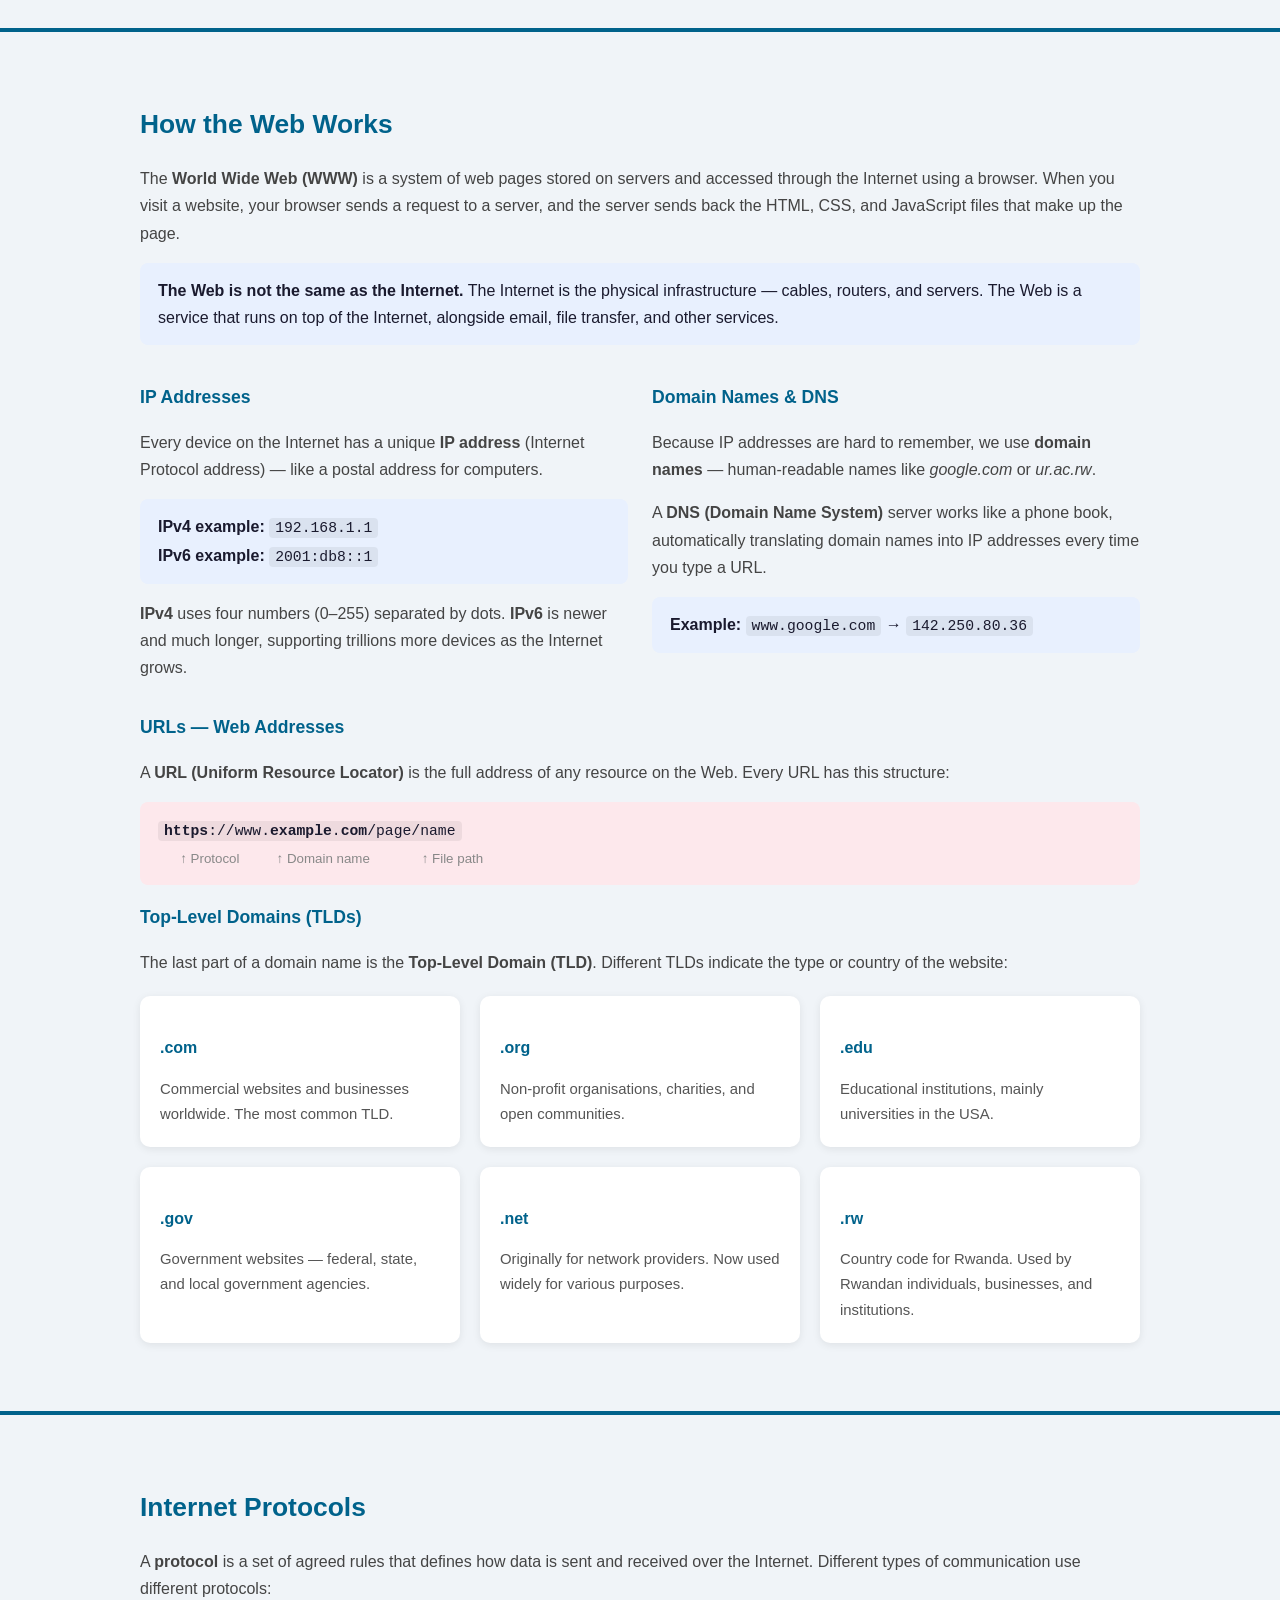
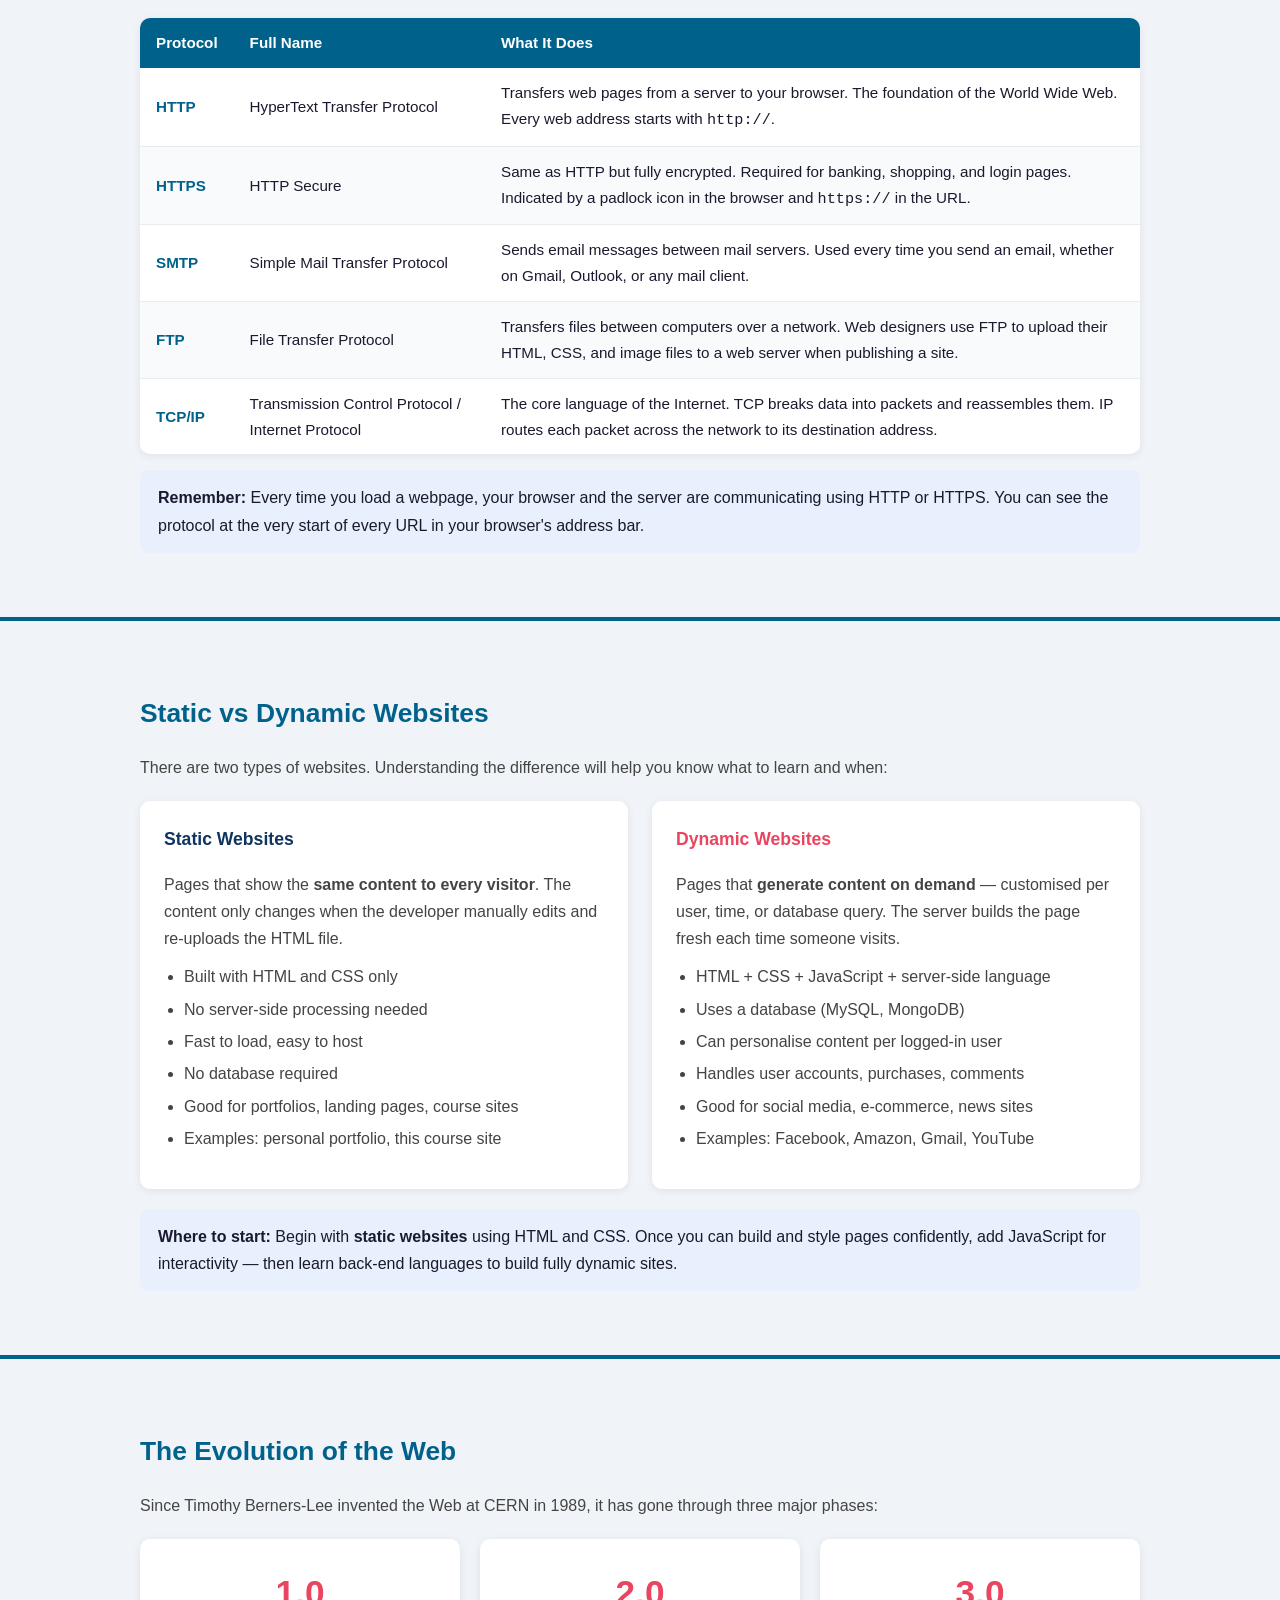
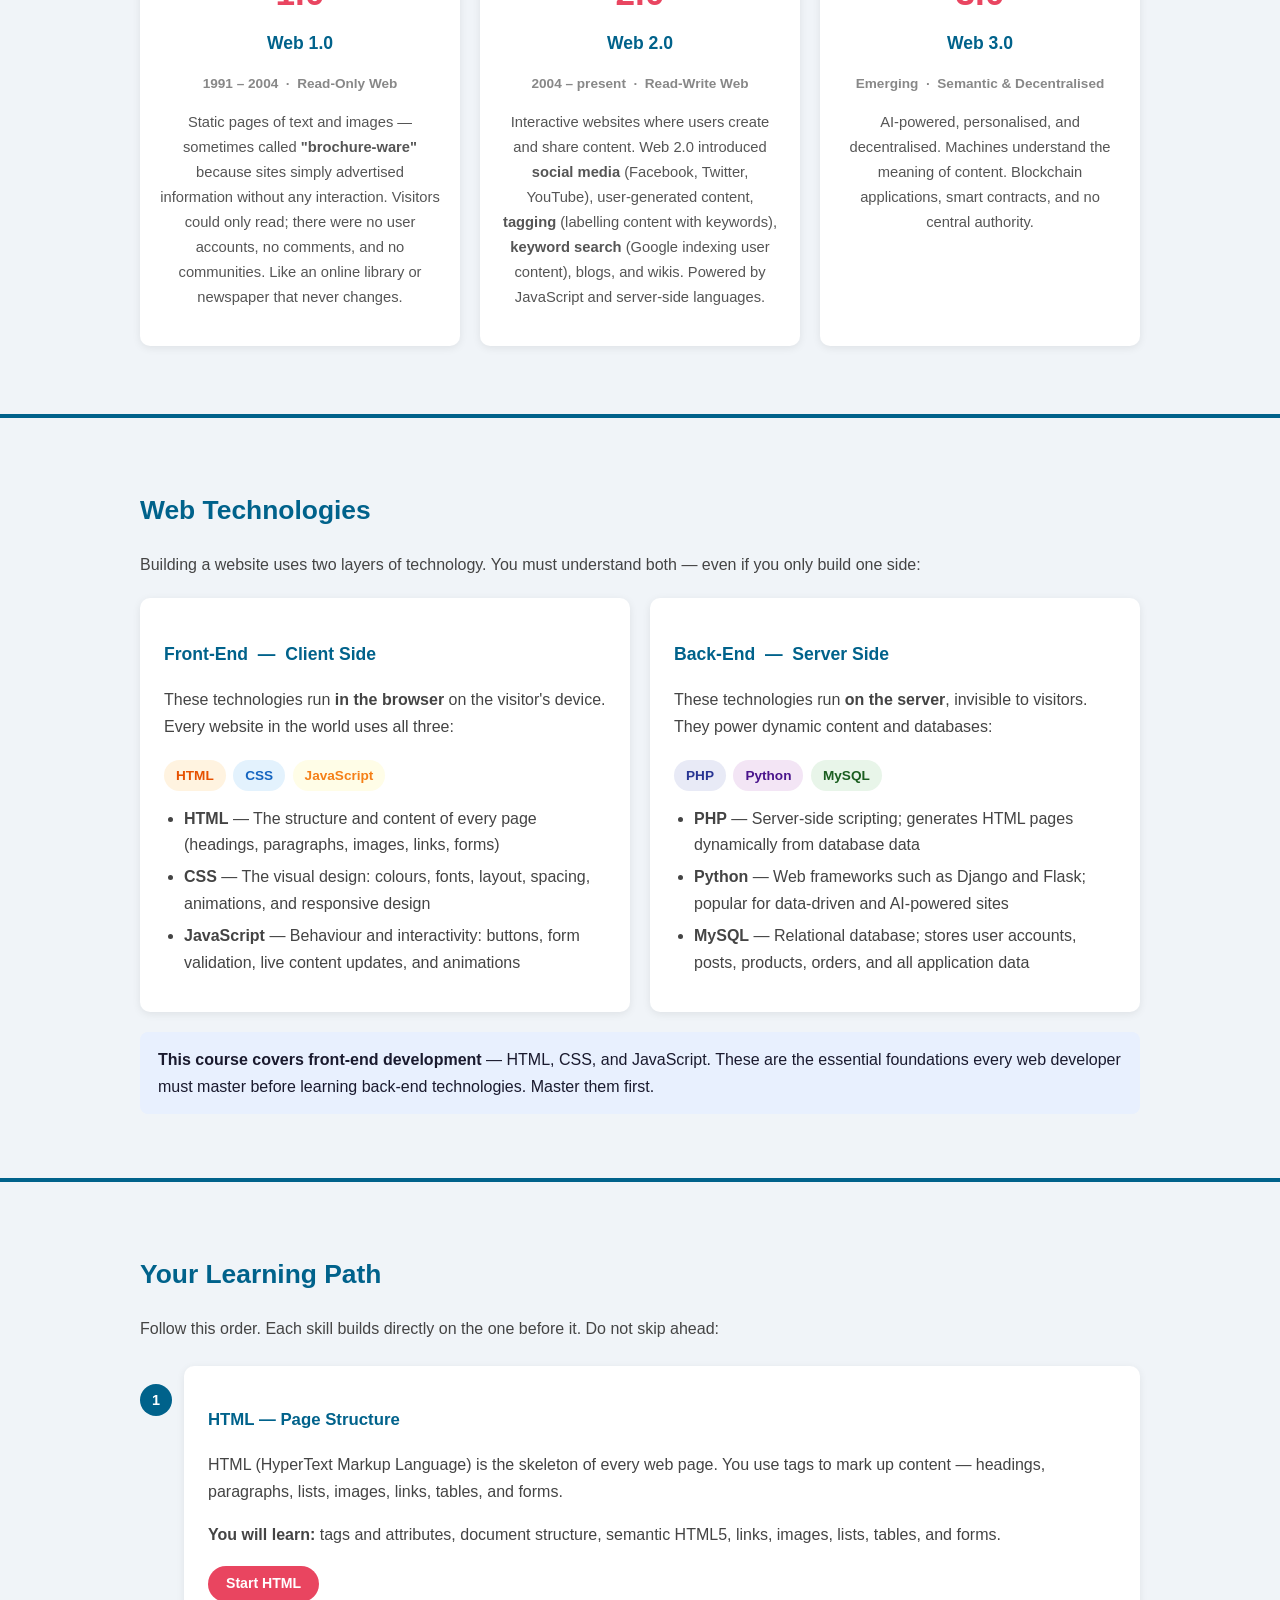
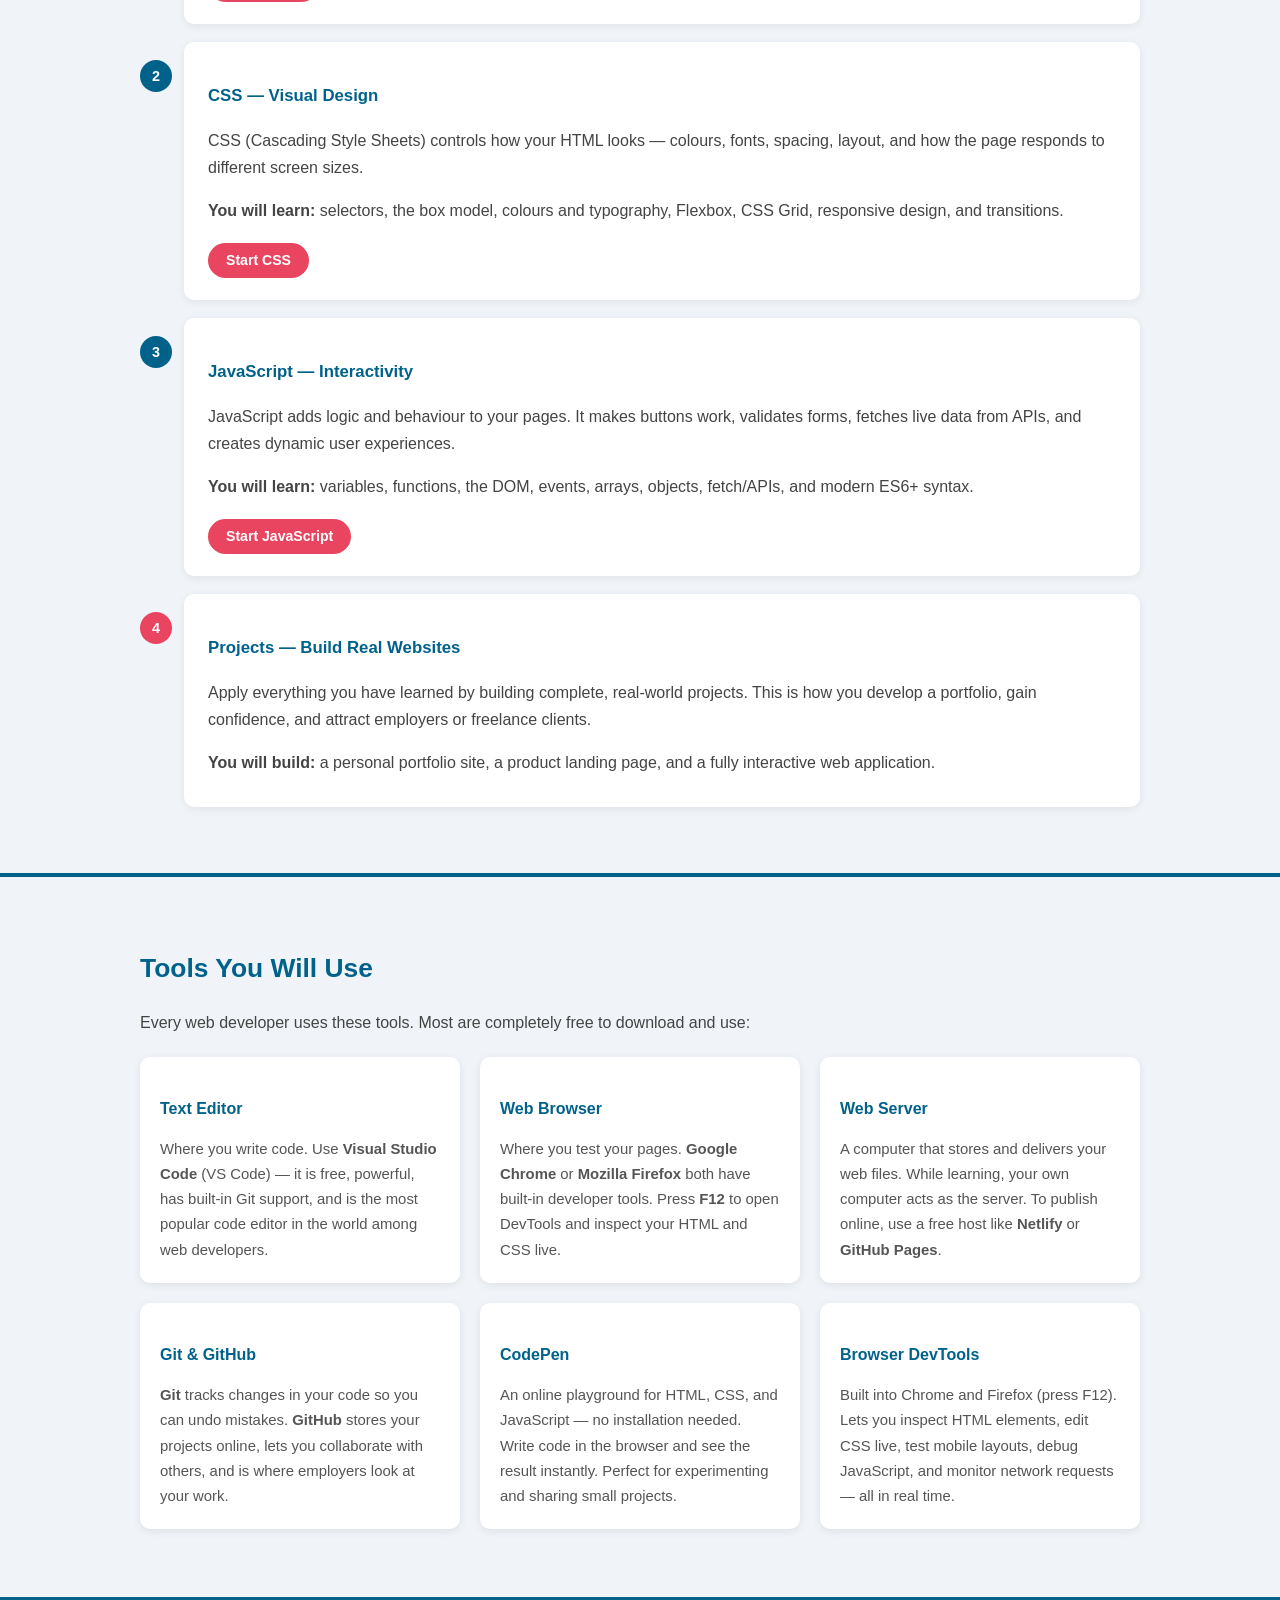
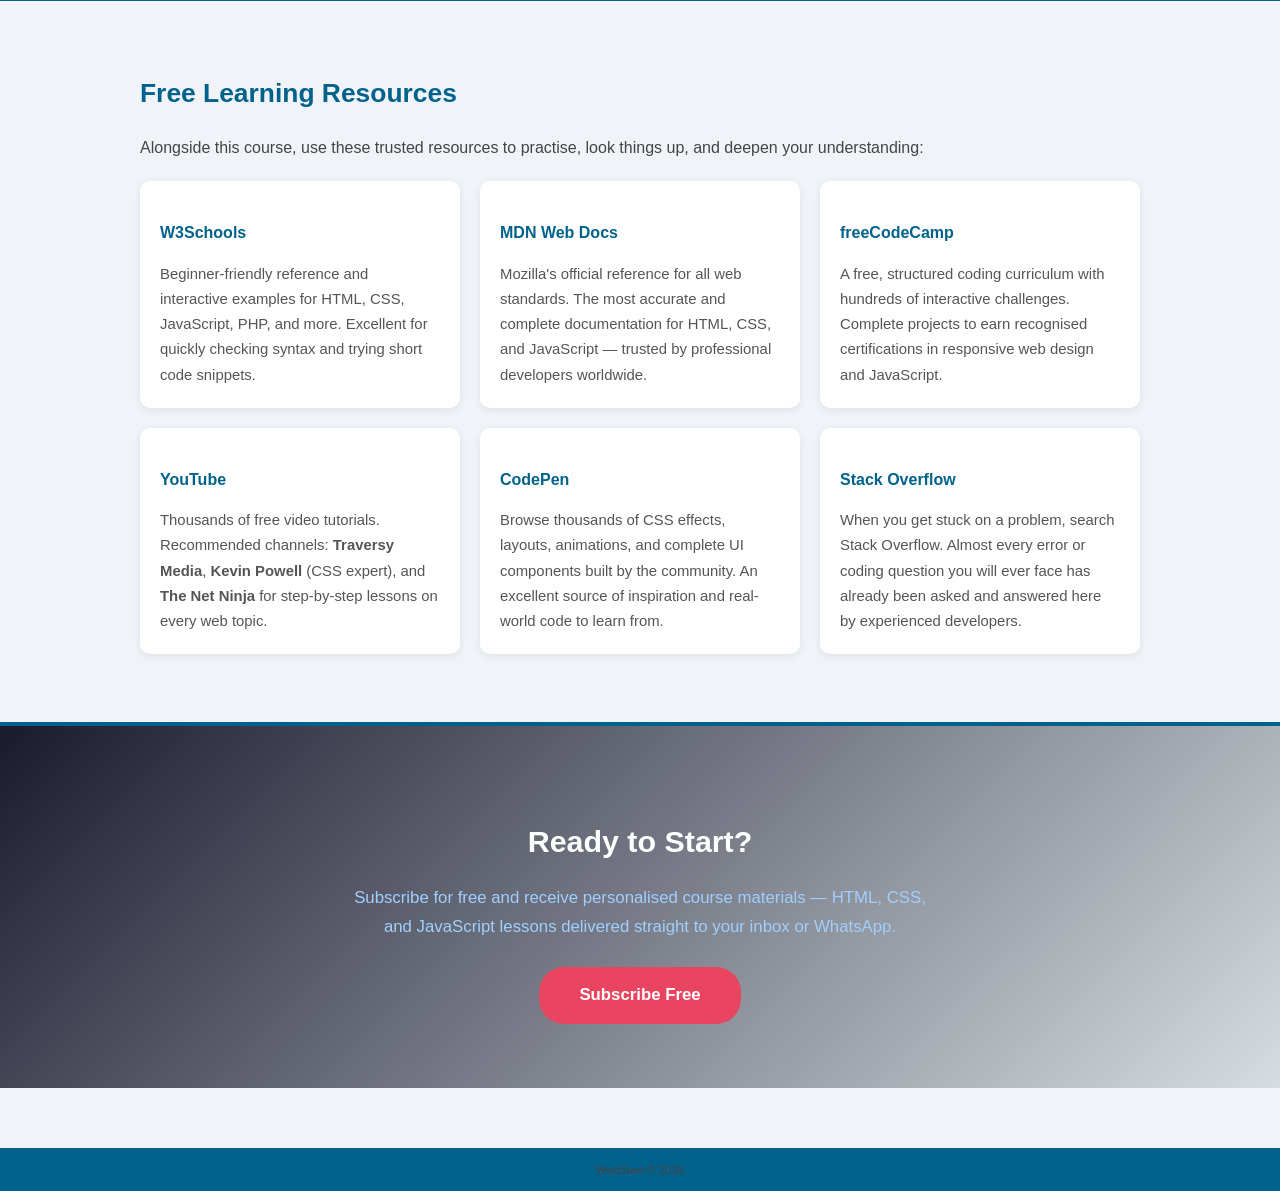
==== commit 5fb61b00: "ading dark and light button" ====
--- a/index.html
+++ b/index.html
@@ -6,6 +6,7 @@
   <link rel="stylesheet" href="css/web.css" />
   <link rel="stylesheet" href="css/index.css" />
   <link rel="icon" type="image/png" href="images/logo.png" />
+  <script src="script/script.js"></script>
   <title>WebStart</title>
 </head>
 <body>
@@ -52,6 +53,7 @@
         </details>
       </li>
       <li><a href="html/form.html">Subscribe</a></li>
+      <li class="nav-theme-li"><button class="nav-theme-btn" id="themeButton" onclick="toggleTheme()">Dark</button></li>
     </ul>
   </nav>
 
--- a/css/web.css
+++ b/css/web.css
@@ -41,6 +41,15 @@
   list-style: none;
   gap: 2em;
   margin-left: 2em;
+  align-items: center;
+  margin-top: 0;
+  margin-bottom: 0;
+  padding: 0;
+}
+
+nav ul li {
+  display: flex;
+  align-items: center;
 }
 
 nav ul li a {
@@ -49,6 +58,8 @@
   font-size: 1.05rem;
   padding: 6px 14px;
   border-radius: 4px;
+  display: inline-flex;
+  align-items: center;
 }
 
 nav ul li a:visited {
@@ -149,6 +160,41 @@
   background: #004f70;
   color: #ffffff;
   transform: none;
+}
+
+/* ── Nav theme button (pushed to far right) ── */
+nav ul li.nav-theme-li {
+  margin-left: auto;
+}
+
+.nav-theme-btn {
+  background: transparent;
+  color: #fff;
+  border: 1.5px solid rgba(255,255,255,0.55);
+  border-radius: 20px;
+  padding: 5px 14px;
+  font-size: 0.9rem;
+  font-family: inherit;
+  font-weight: 600;
+  cursor: pointer;
+  letter-spacing: 0.02em;
+  transition: background 0.2s, border-color 0.2s;
+  white-space: nowrap;
+}
+
+.nav-theme-btn:hover {
+  background: rgba(255,255,255,0.15);
+  border-color: #fff;
+}
+
+body.dark-mode .nav-theme-btn {
+  border-color: rgba(88,166,255,0.5);
+  color: #58a6ff;
+}
+
+body.dark-mode .nav-theme-btn:hover {
+  background: rgba(88,166,255,0.12);
+  border-color: #58a6ff;
 }
 
 /* ── Hamburger (hidden on desktop) ── */
@@ -251,6 +297,14 @@
   nav details.nav-resources > .nav-resources-menu > a + a {
     border-top: none;
   }
+
+  .nav-theme-btn {
+    width: calc(100% - 32px);
+    margin: 6px 16px;
+    padding: 10px 14px;
+    border-radius: 6px;
+    font-size: 1rem;
+  }
 }
 
 /* ── Hero Header ── */
@@ -426,6 +480,7 @@
   font-size: 1rem;
   font-weight: bold;
   cursor: pointer;
+  margin-bottom: 8px;
 }
 
 #form-card form input[type="submit"]:hover {
@@ -442,6 +497,7 @@
   border-radius: 25px;
   font-size: 1rem;
   cursor: pointer;
+  margin-bottom: 8px;
 }
 
 #form-card form input[type="reset"]:hover {
@@ -561,9 +617,10 @@
   background: #00628b;
   color: #fff;
   text-align: center;
-  padding: 20px;
+  padding: 6px 16px;
   margin-top: 60px;
-  font-size: 0.85rem;
+  font-size: 0.72rem;
+  line-height: 1;
 }
 
 footer p a {
@@ -710,3 +767,333 @@
   text-decoration: none !important;
   transform: translateX(2px);
 }
+
+.page-controls {
+  display: block;
+  flex: none;
+  align-self: flex-start;
+  width: auto;
+  height: auto;
+  max-width: none;
+  margin: 0;
+  padding: 10px 8px;
+  position: sticky;
+  top: 56px;
+  z-index: 50;
+  background: none;
+  box-shadow: none;
+  border-radius: 0;
+}
+
+.page-controls button {
+  display: block;
+  min-width: 44px;
+  min-height: 36px;
+  border: none;
+  border-radius: 6px;
+  background: #00628b;
+  color: #fff;
+  font: inherit;
+  font-weight: 700;
+  cursor: pointer;
+  margin-bottom: 8px;
+}
+
+.page-controls button:hover {
+  background: #004f70;
+}
+
+/* ── Dark Mode ── */
+body.dark-mode {
+  background: #0d1117;
+  color: #e6edf3;
+}
+
+/* Nav */
+body.dark-mode nav {
+  background: #161b22;
+  box-shadow: 0 2px 8px rgba(0, 0, 0, 0.6);
+}
+
+body.dark-mode nav details.nav-home > .nav-home-menu,
+body.dark-mode nav details.nav-path > .nav-path-menu,
+body.dark-mode nav details.nav-resources > .nav-resources-menu {
+  background: #161b22;
+  box-shadow: 0 8px 20px rgba(0, 0, 0, 0.5);
+}
+
+body.dark-mode nav ul li a:hover,
+body.dark-mode nav details.nav-home > summary:hover,
+body.dark-mode nav details.nav-path > summary:hover,
+body.dark-mode nav details.nav-resources > summary:hover,
+body.dark-mode nav details.nav-home > .nav-home-menu > a:hover,
+body.dark-mode nav details.nav-path > .nav-path-menu > a:hover,
+body.dark-mode nav details.nav-resources > .nav-resources-menu > a:hover {
+  background: #1f2d3d;
+}
+
+/* Page controls */
+body.dark-mode .page-controls button {
+  background: #1f2d3d;
+  color: #58a6ff;
+  border: 1px solid rgba(88, 166, 255, 0.25);
+}
+
+body.dark-mode .page-controls button:hover {
+  background: #264153;
+  color: #79c0ff;
+  border-color: rgba(88, 166, 255, 0.5);
+}
+
+/* Left panel */
+body.dark-mode main section {
+  background: #161b22;
+  border-right-color: rgba(255, 255, 255, 0.07);
+}
+
+body.dark-mode main section h2 {
+  color: #e6edf3;
+}
+
+body.dark-mode main section a {
+  color: #58a6ff;
+}
+
+body.dark-mode main section a.sub {
+  color: #8b949e;
+}
+
+body.dark-mode main section a:hover {
+  color: #79c0ff;
+}
+
+body.dark-mode main section a.active {
+  color: #79c0ff;
+  font-weight: bold;
+}
+
+/* Details / sidebar dropdowns */
+body.dark-mode details {
+  background: #161b22;
+  border-color: rgba(255, 255, 255, 0.08);
+  box-shadow: 0 2px 8px rgba(0, 0, 0, 0.3);
+}
+
+body.dark-mode details[open] {
+  border-color: rgba(88, 166, 255, 0.3);
+}
+
+body.dark-mode summary {
+  color: #58a6ff;
+}
+
+body.dark-mode details a {
+  background: #1a2332;
+  color: #58a6ff;
+}
+
+body.dark-mode details a:hover {
+  background: #1f2d3d;
+  color: #79c0ff;
+}
+
+/* Articles */
+body.dark-mode main div article {
+  background: #0d1117;
+  border-bottom-color: rgba(255, 255, 255, 0.07);
+}
+
+body.dark-mode main div article h2 {
+  color: #58a6ff;
+  border-bottom-color: rgba(255, 255, 255, 0.1);
+}
+
+body.dark-mode main div article p,
+body.dark-mode main div article li {
+  color: #c9d1d9;
+}
+
+body.dark-mode main div article th {
+  background: #1a2332;
+  color: #e6edf3;
+}
+
+body.dark-mode main div article th,
+body.dark-mode main div article td {
+  border-color: rgba(255, 255, 255, 0.09);
+}
+
+body.dark-mode main div article td {
+  color: #c9d1d9;
+}
+
+/* Code */
+body.dark-mode pre,
+body.dark-mode main div article code {
+  background: #010409;
+  color: #c9d1d9;
+}
+
+body.dark-mode main div article pre code {
+  background: none;
+  color: inherit;
+}
+
+body.dark-mode main div article code {
+  background: #1a2332;
+  color: #79c0ff;
+}
+
+/* Shared text */
+body.dark-mode p,
+body.dark-mode li,
+body.dark-mode label {
+  color: #c9d1d9;
+}
+
+body.dark-mode h2 {
+  color: #58a6ff;
+}
+
+body.dark-mode h3 {
+  color: #79c0ff;
+}
+
+body.dark-mode a {
+  color: #58a6ff;
+}
+
+body.dark-mode a:hover {
+  color: #79c0ff;
+}
+
+/* Footer */
+body.dark-mode footer {
+  background: #161b22;
+  color: #6e7681;
+}
+
+/* ── Index page dark mode ── */
+body.dark-mode section.section-wrap {
+  background: #0d1117;
+}
+
+body.dark-mode section.section-wrap.bg-light {
+  background: #111820;
+}
+
+body.dark-mode hr.section-divider {
+  background: #1f2d3d;
+}
+
+body.dark-mode section div.guide-section h2 {
+  color: #58a6ff;
+}
+
+body.dark-mode section div.guide-section h3 {
+  color: #79c0ff;
+}
+
+body.dark-mode section div.guide-section ul li {
+  color: #c9d1d9;
+}
+
+body.dark-mode section div.guide-section div.card-grid div.card,
+body.dark-mode section div.guide-section div.two-col div.static-box,
+body.dark-mode section div.guide-section div.web-evo div.web-evo-card,
+body.dark-mode section div.guide-section div.tech-stack div.tech-group,
+body.dark-mode section div.guide-section div.path-steps div.path-step {
+  background: #161b22;
+  box-shadow: 0 2px 10px rgba(0, 0, 0, 0.4);
+}
+
+body.dark-mode section div.guide-section div.card-grid div.card h3,
+body.dark-mode section div.guide-section div.two-col div.static-box h3,
+body.dark-mode section div.guide-section div.web-evo div.web-evo-card h3,
+body.dark-mode section div.guide-section div.tech-stack div.tech-group h3,
+body.dark-mode section div.guide-section div.path-steps div.path-step h3 {
+  color: #58a6ff;
+}
+
+body.dark-mode section div.guide-section div.card-grid div.card p,
+body.dark-mode section div.guide-section div.path-steps div.path-step p {
+  color: #8b949e;
+}
+
+body.dark-mode section div.guide-section div.info-box {
+  background: #1a2332;
+  color: #c9d1d9;
+}
+
+body.dark-mode section div.guide-section div.info-box.highlight {
+  background: #2d1a1f;
+}
+
+body.dark-mode section div.guide-section div.info-box code {
+  background: rgba(255, 255, 255, 0.08);
+  color: #79c0ff;
+}
+
+body.dark-mode section div.guide-section table.protocol-table {
+  background: #161b22;
+  box-shadow: 0 2px 8px rgba(0, 0, 0, 0.4);
+}
+
+body.dark-mode section div.guide-section table.protocol-table th {
+  background: #1a2332;
+  color: #e6edf3;
+}
+
+body.dark-mode section div.guide-section table.protocol-table td {
+  border-bottom-color: rgba(255, 255, 255, 0.07);
+  color: #c9d1d9;
+}
+
+body.dark-mode section div.guide-section table.protocol-table tbody tr:nth-child(even) td {
+  background: #111820;
+}
+
+body.dark-mode section div.guide-section table.protocol-table td:first-child {
+  color: #58a6ff;
+}
+
+body.dark-mode section div.guide-section div.tech-stack div.tech-group span.tech-tag.html   { background: #2d1a00; color: #ffa657; }
+body.dark-mode section div.guide-section div.tech-stack div.tech-group span.tech-tag.css    { background: #051d3b; color: #58a6ff; }
+body.dark-mode section div.guide-section div.tech-stack div.tech-group span.tech-tag.js     { background: #2d2600; color: #e3b341; }
+body.dark-mode section div.guide-section div.tech-stack div.tech-group span.tech-tag.php    { background: #1a1d3b; color: #818cf8; }
+body.dark-mode section div.guide-section div.tech-stack div.tech-group span.tech-tag.mysql  { background: #0f2d18; color: #3fb950; }
+body.dark-mode section div.guide-section div.tech-stack div.tech-group span.tech-tag.python { background: #2a1040; color: #d2a8ff; }
+
+/* Form */
+body.dark-mode #form-card,
+body.dark-mode #subscribe {
+  background: #161b22;
+  color: #e6edf3;
+  border-color: rgba(255, 255, 255, 0.08);
+}
+
+body.dark-mode #form-card form input[type="text"],
+body.dark-mode #form-card form input[type="email"],
+body.dark-mode #form-card form input[type="tel"],
+body.dark-mode #form-card form select,
+body.dark-mode #form-card form textarea {
+  background: #0d1117;
+  border-color: rgba(255, 255, 255, 0.15);
+  color: #e6edf3;
+}
+
+body.dark-mode #form-card form input[type="text"]:focus,
+body.dark-mode #form-card form input[type="email"]:focus,
+body.dark-mode #form-card form input[type="tel"]:focus,
+body.dark-mode #form-card form select:focus,
+body.dark-mode #form-card form textarea:focus {
+  border-color: #58a6ff;
+  background: #161b22;
+}
+
+/* Mobile lesson panel toggle */
+body.dark-mode .lesson-panel-toggle {
+  background: #1a2332;
+  color: #58a6ff;
+  box-shadow: 0 4px 14px rgba(0, 0, 0, 0.5);
+}
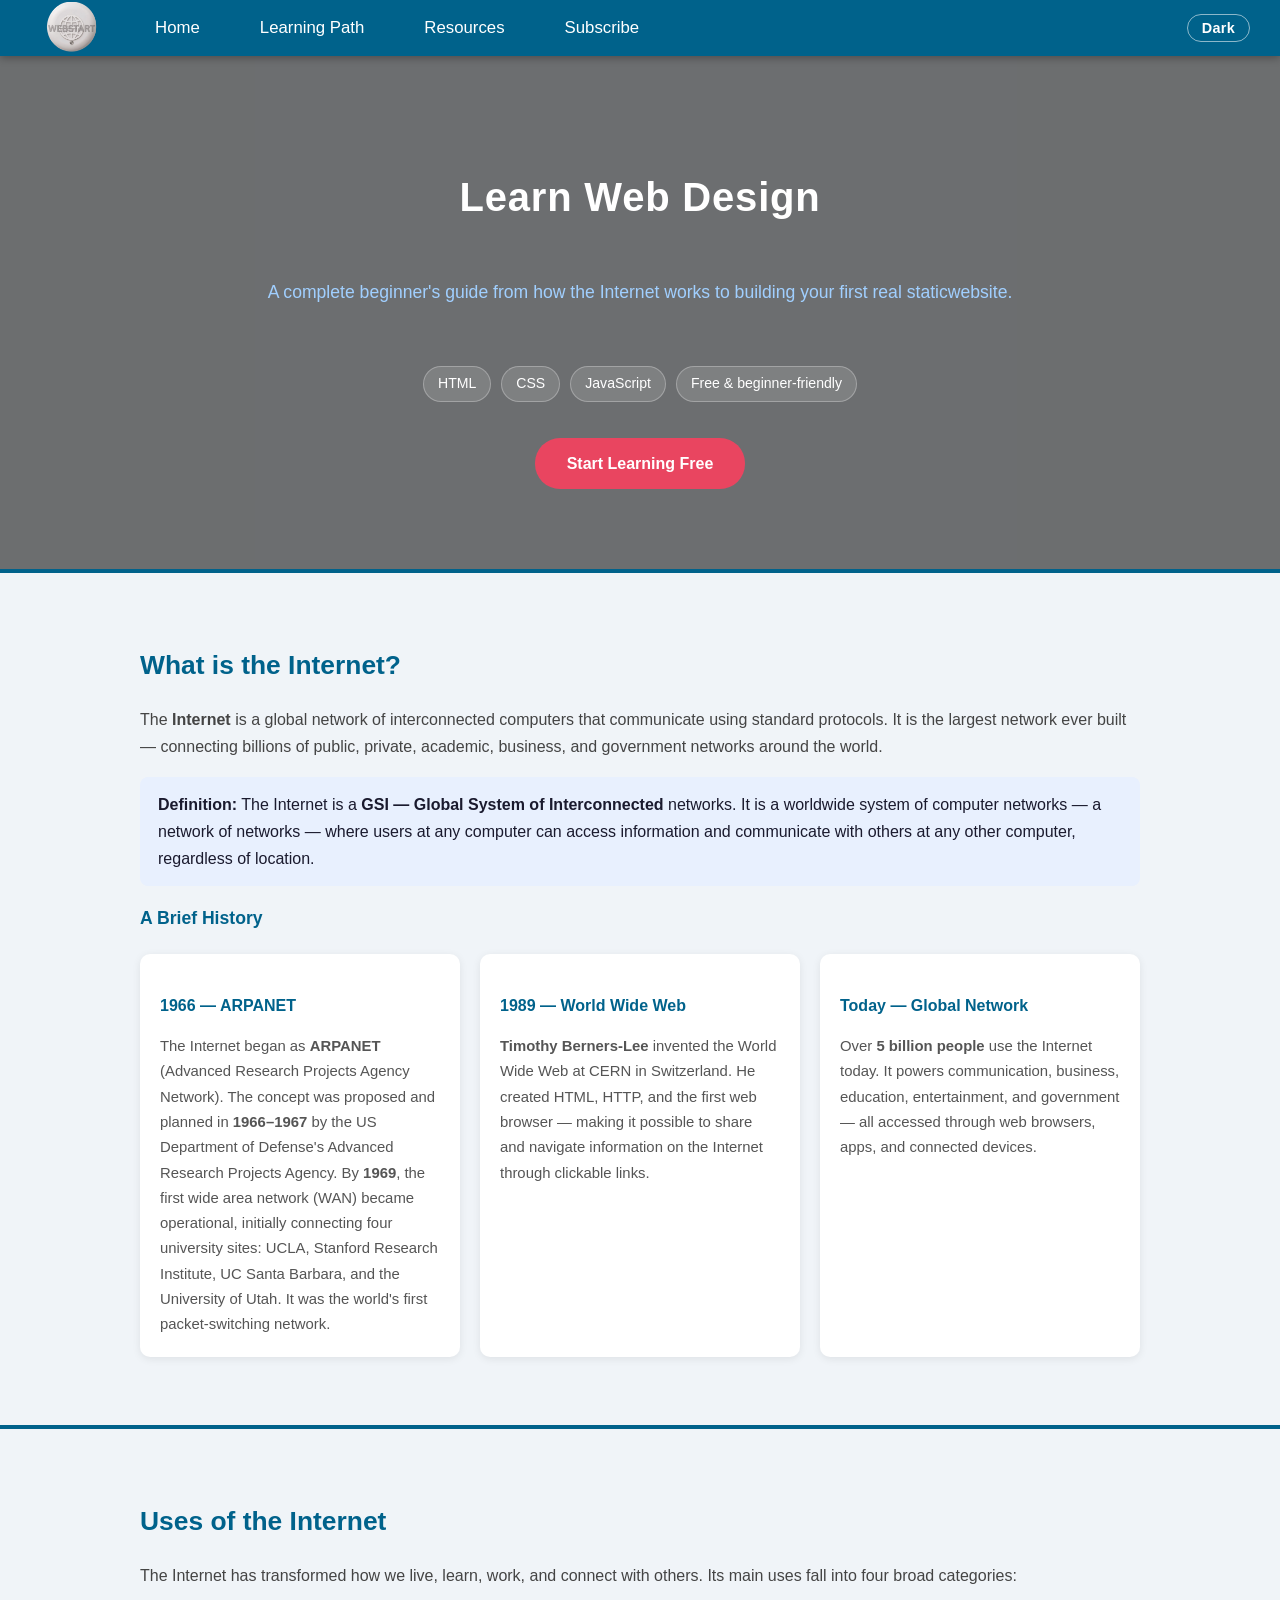
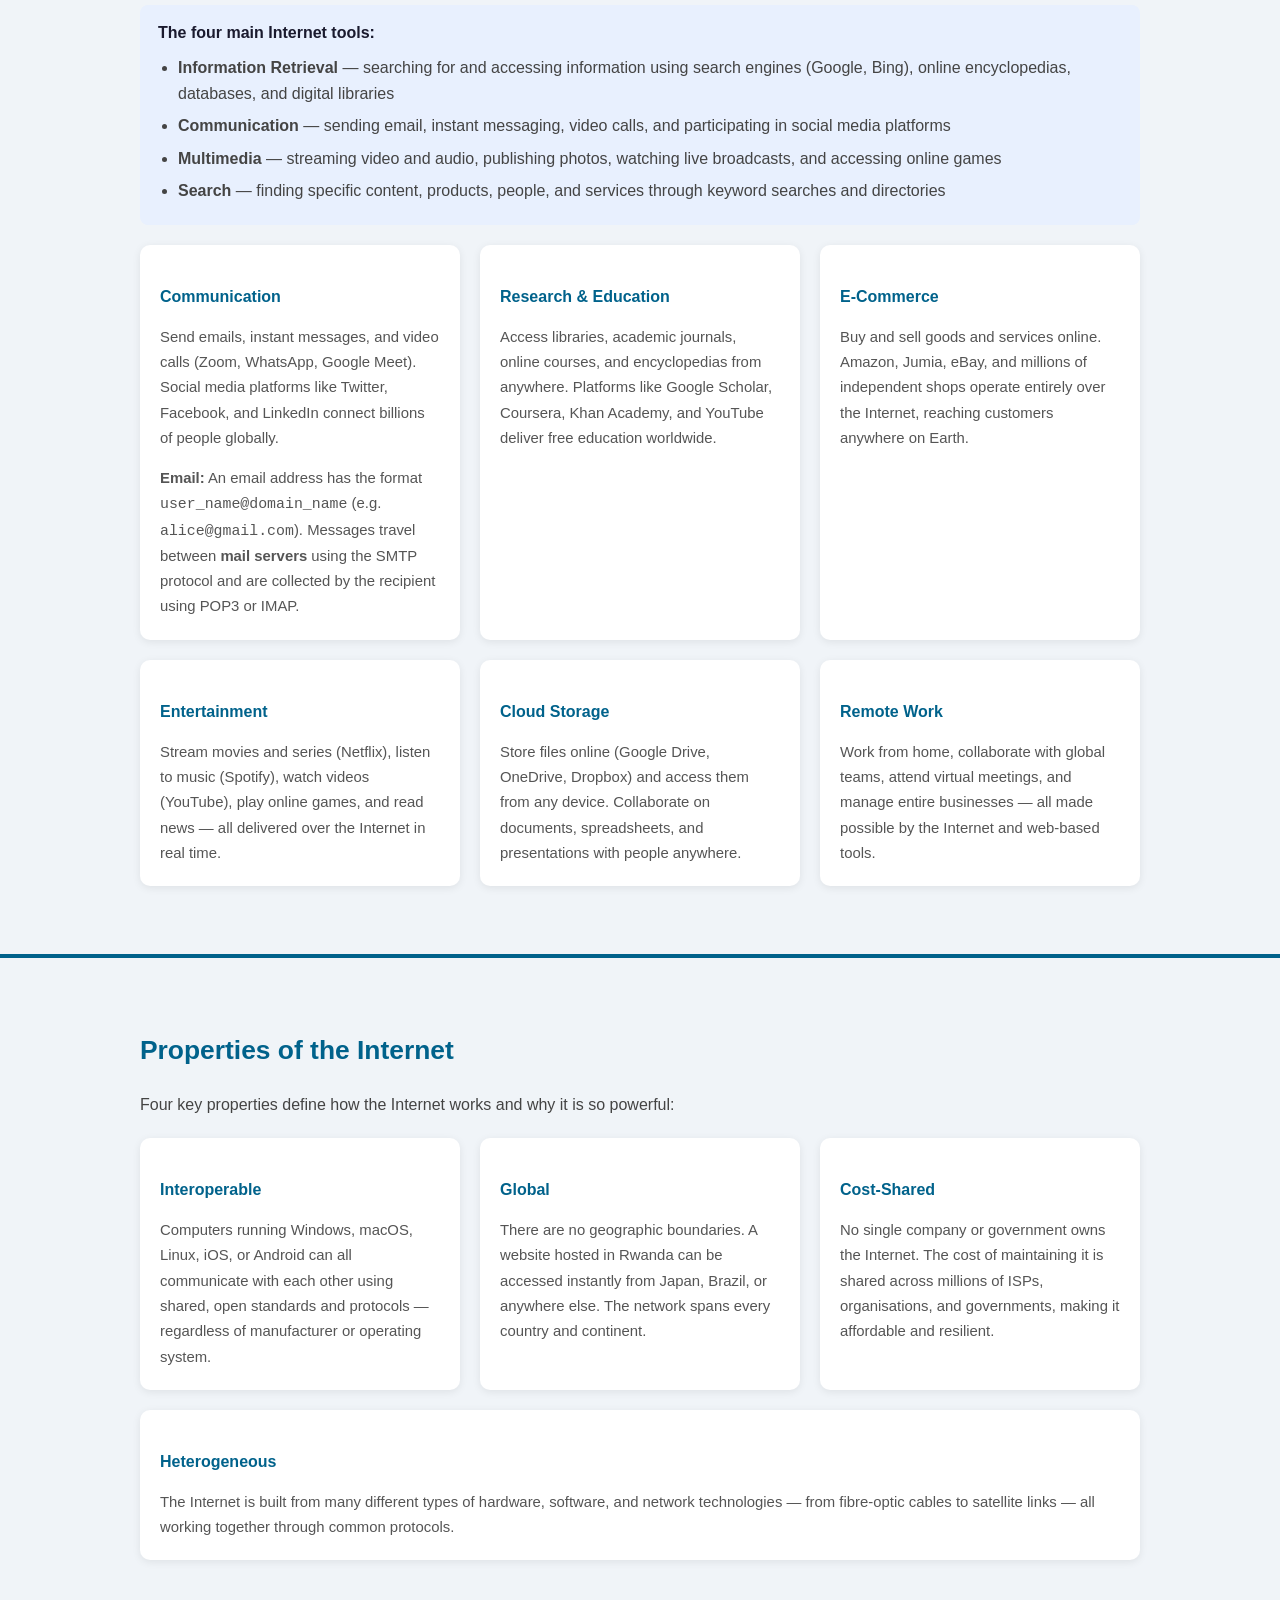
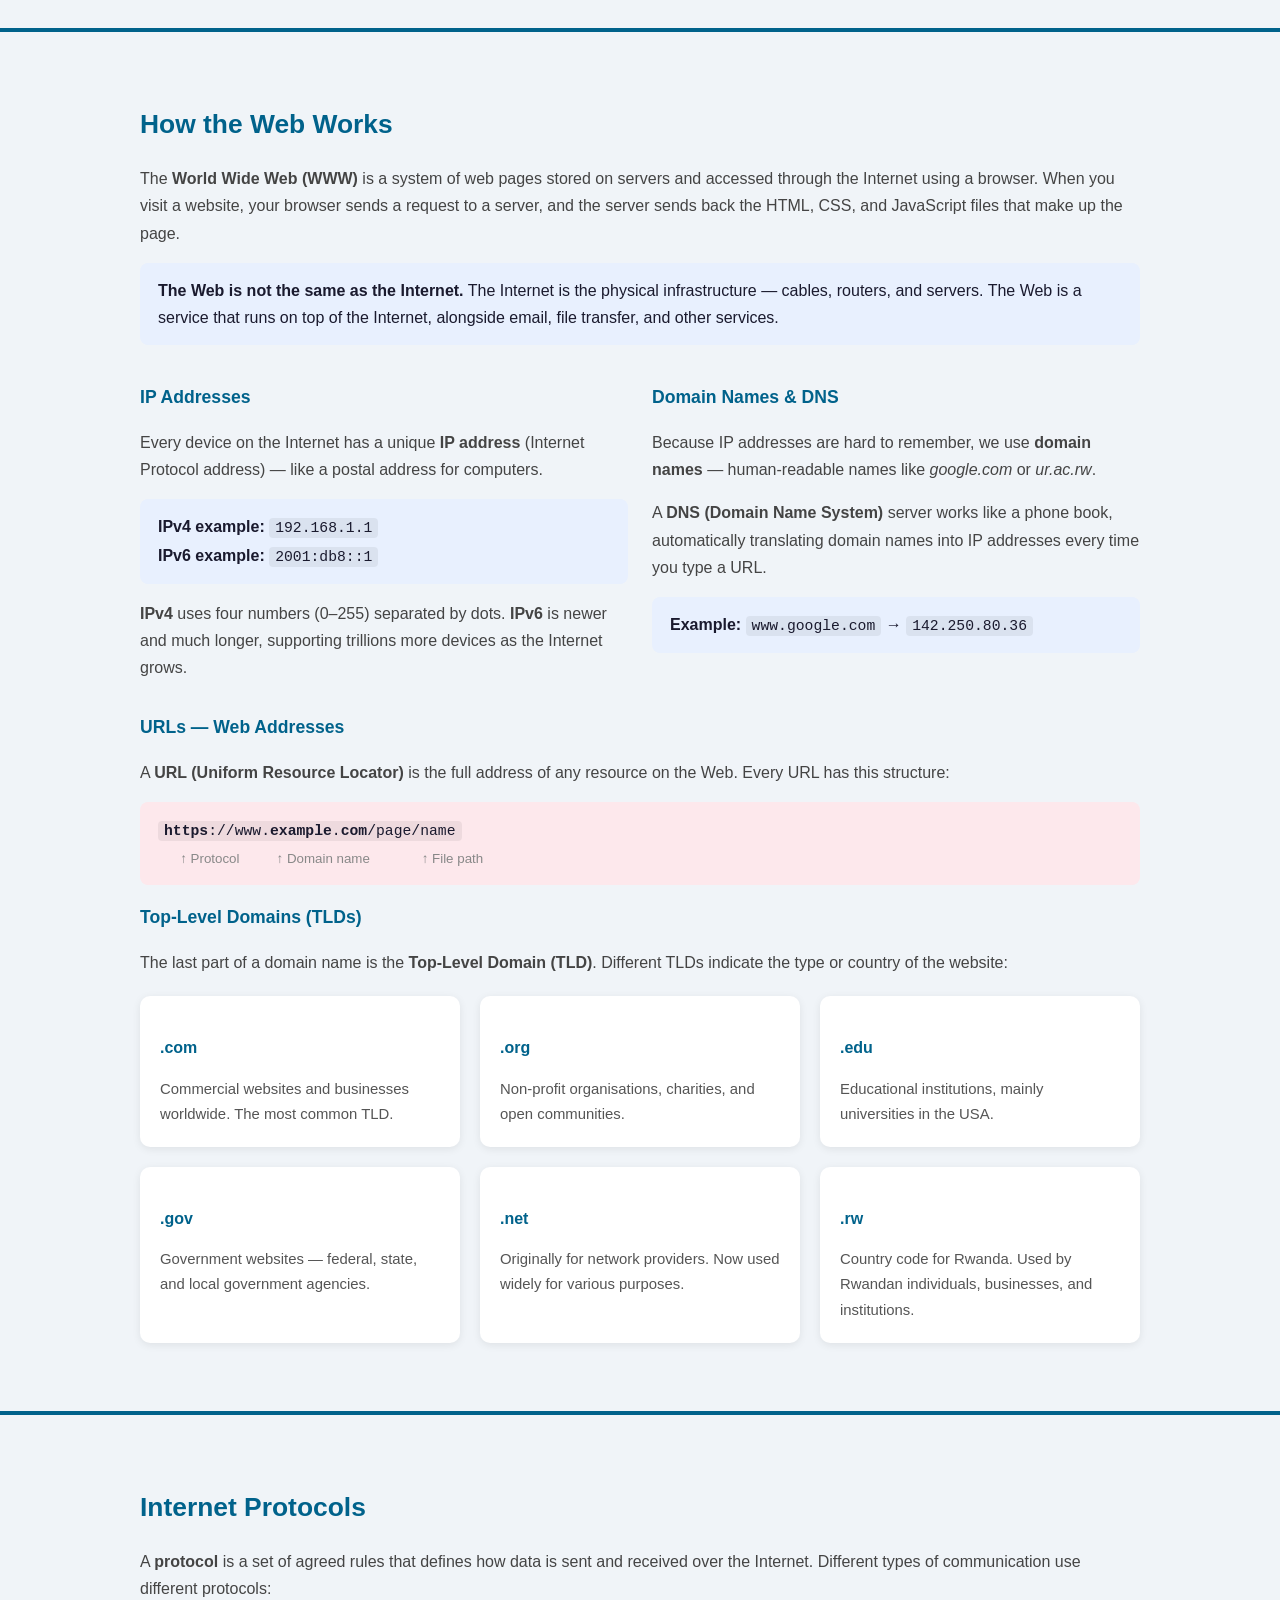
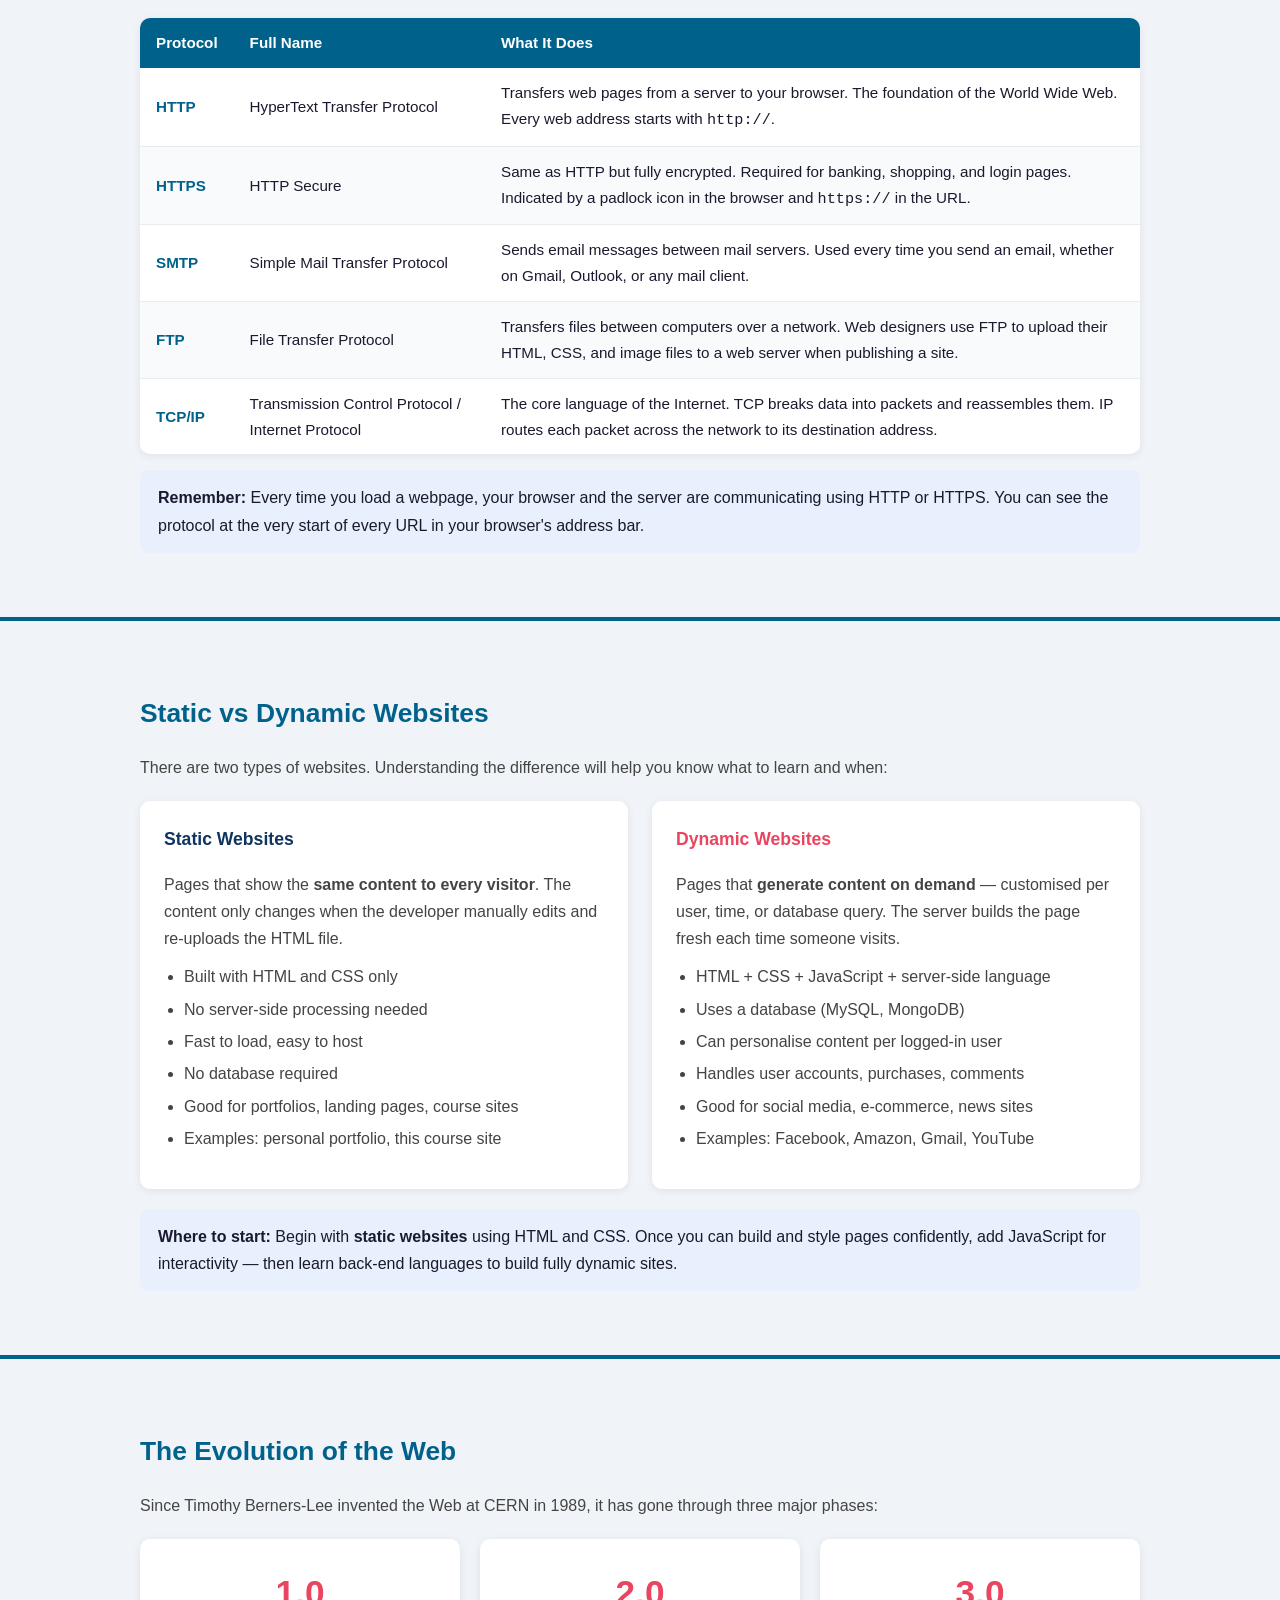
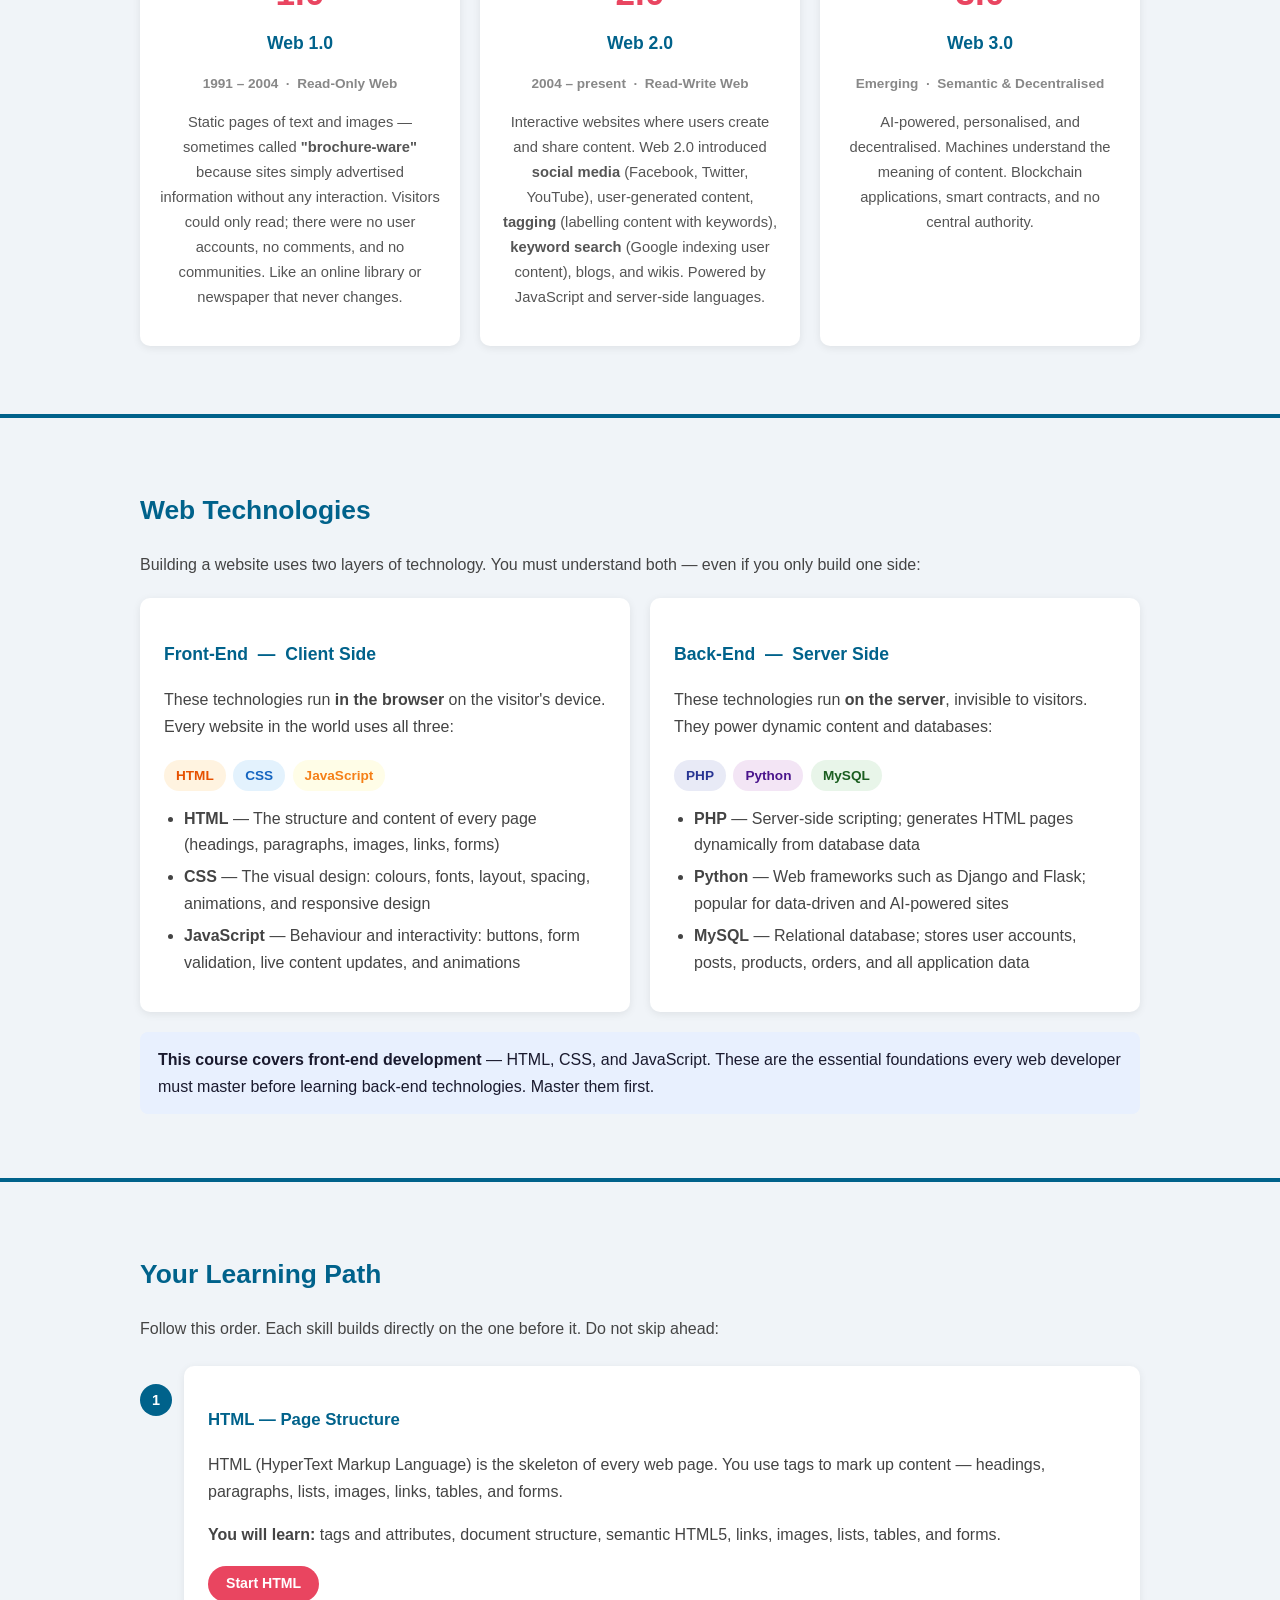
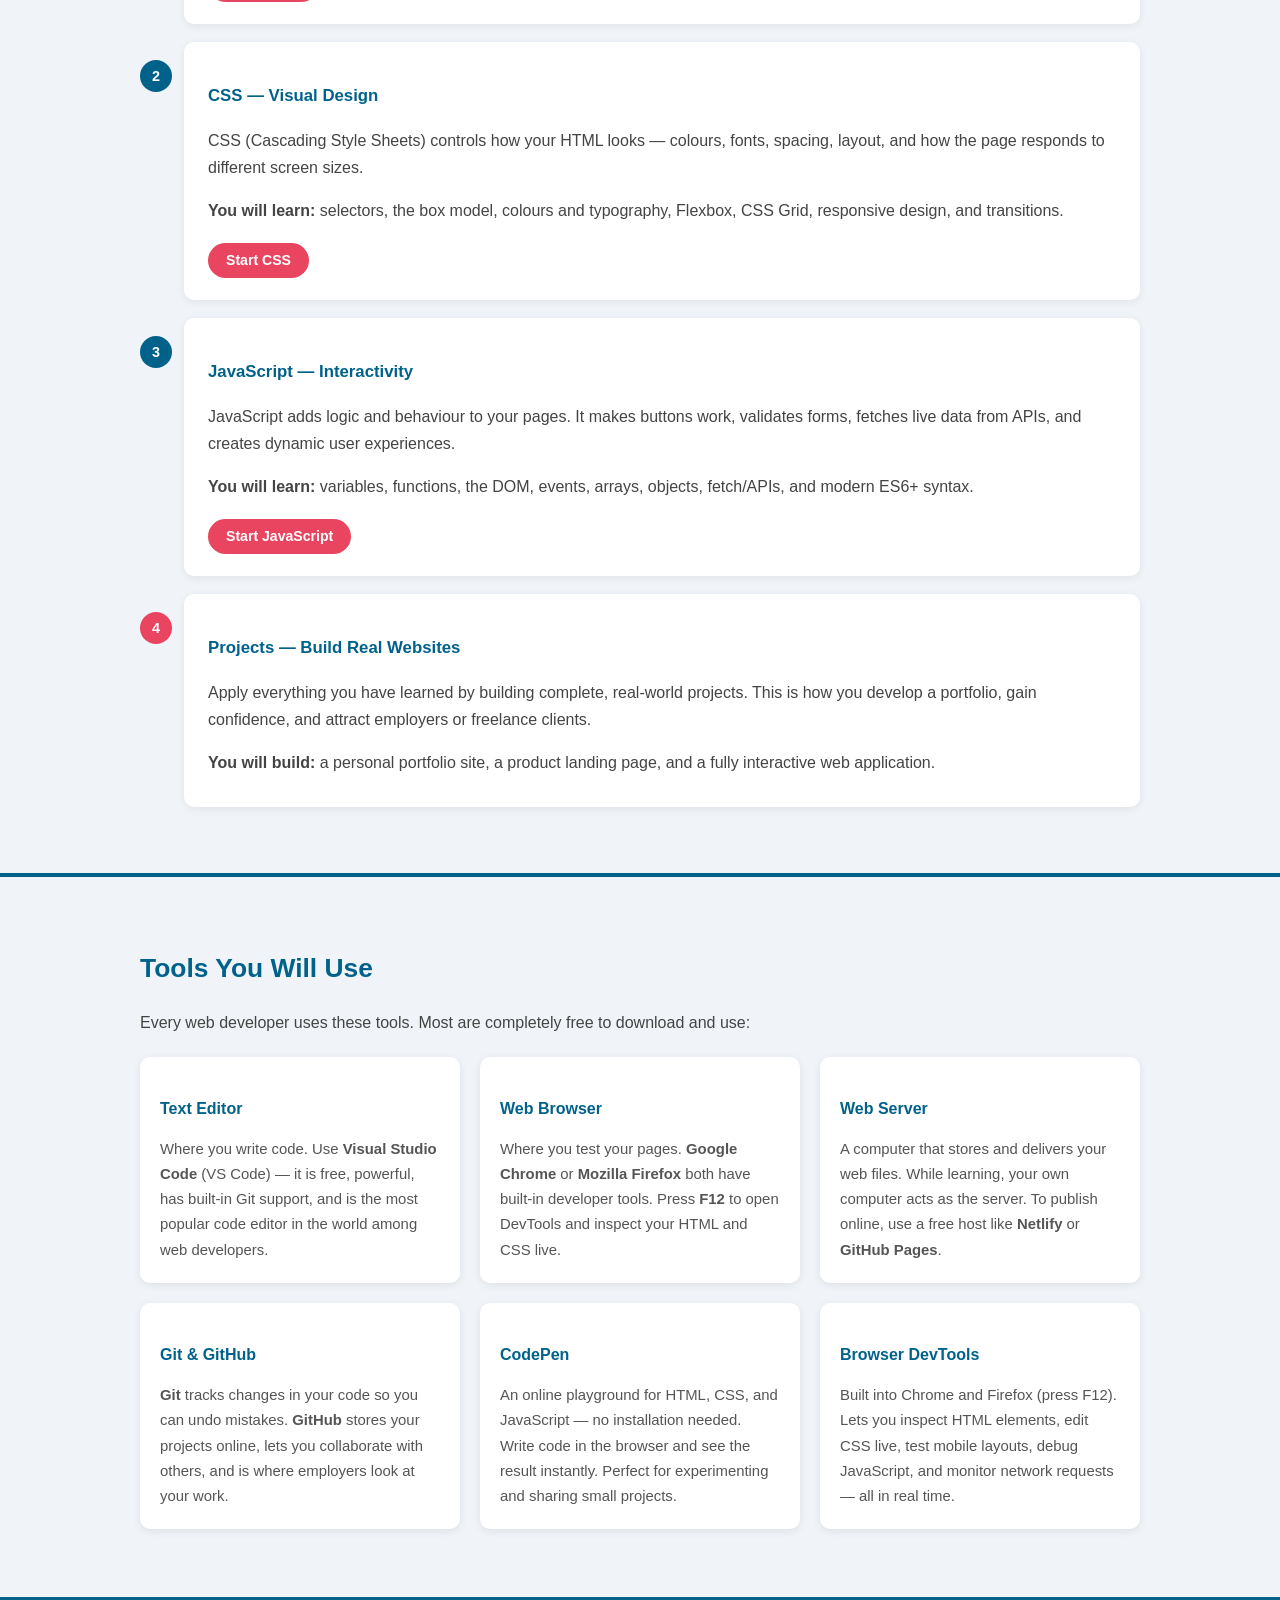
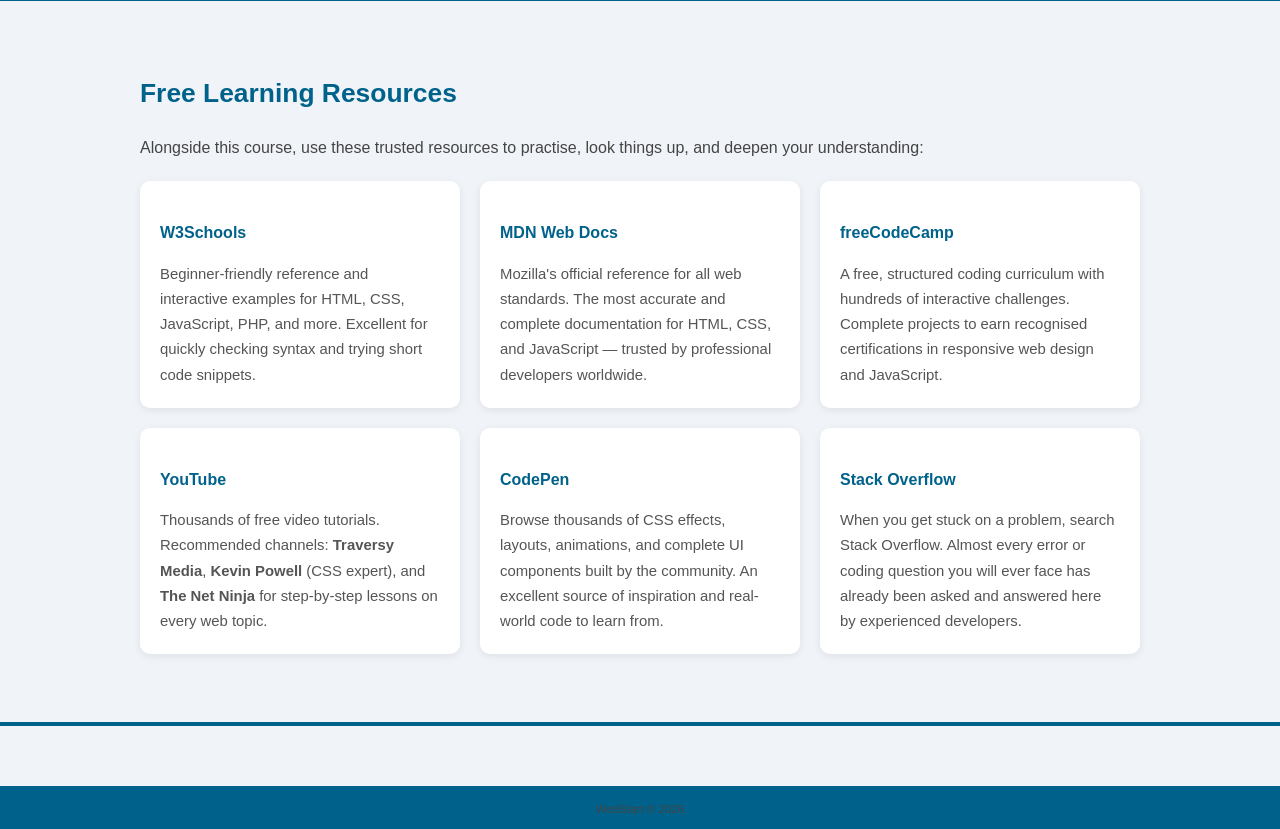
==== commit 0518d12e: "Removing call to action" ====
--- a/index.html
+++ b/index.html
@@ -529,14 +529,6 @@
 
   <hr class="section-divider" />
 
-  <!-- ── CALL TO ACTION ── -->
-  <section class="cta-section">
-    <div class="cta-inner">
-      <h2>Ready to Start?</h2>
-      <p>Subscribe for free and receive personalised course materials — HTML, CSS, and JavaScript lessons delivered straight to your inbox or WhatsApp.</p>
-      <a href="html/form.html" class="cta-btn">Subscribe Free</a>
-    </div>
-  </section>
 
   <footer>
     <p>WebStart &copy; 2026</p>
--- a/css/web.css
+++ b/css/web.css
@@ -45,6 +45,7 @@
   margin-top: 0;
   margin-bottom: 0;
   padding: 0;
+  flex: 1;
 }
 
 nav ul li {
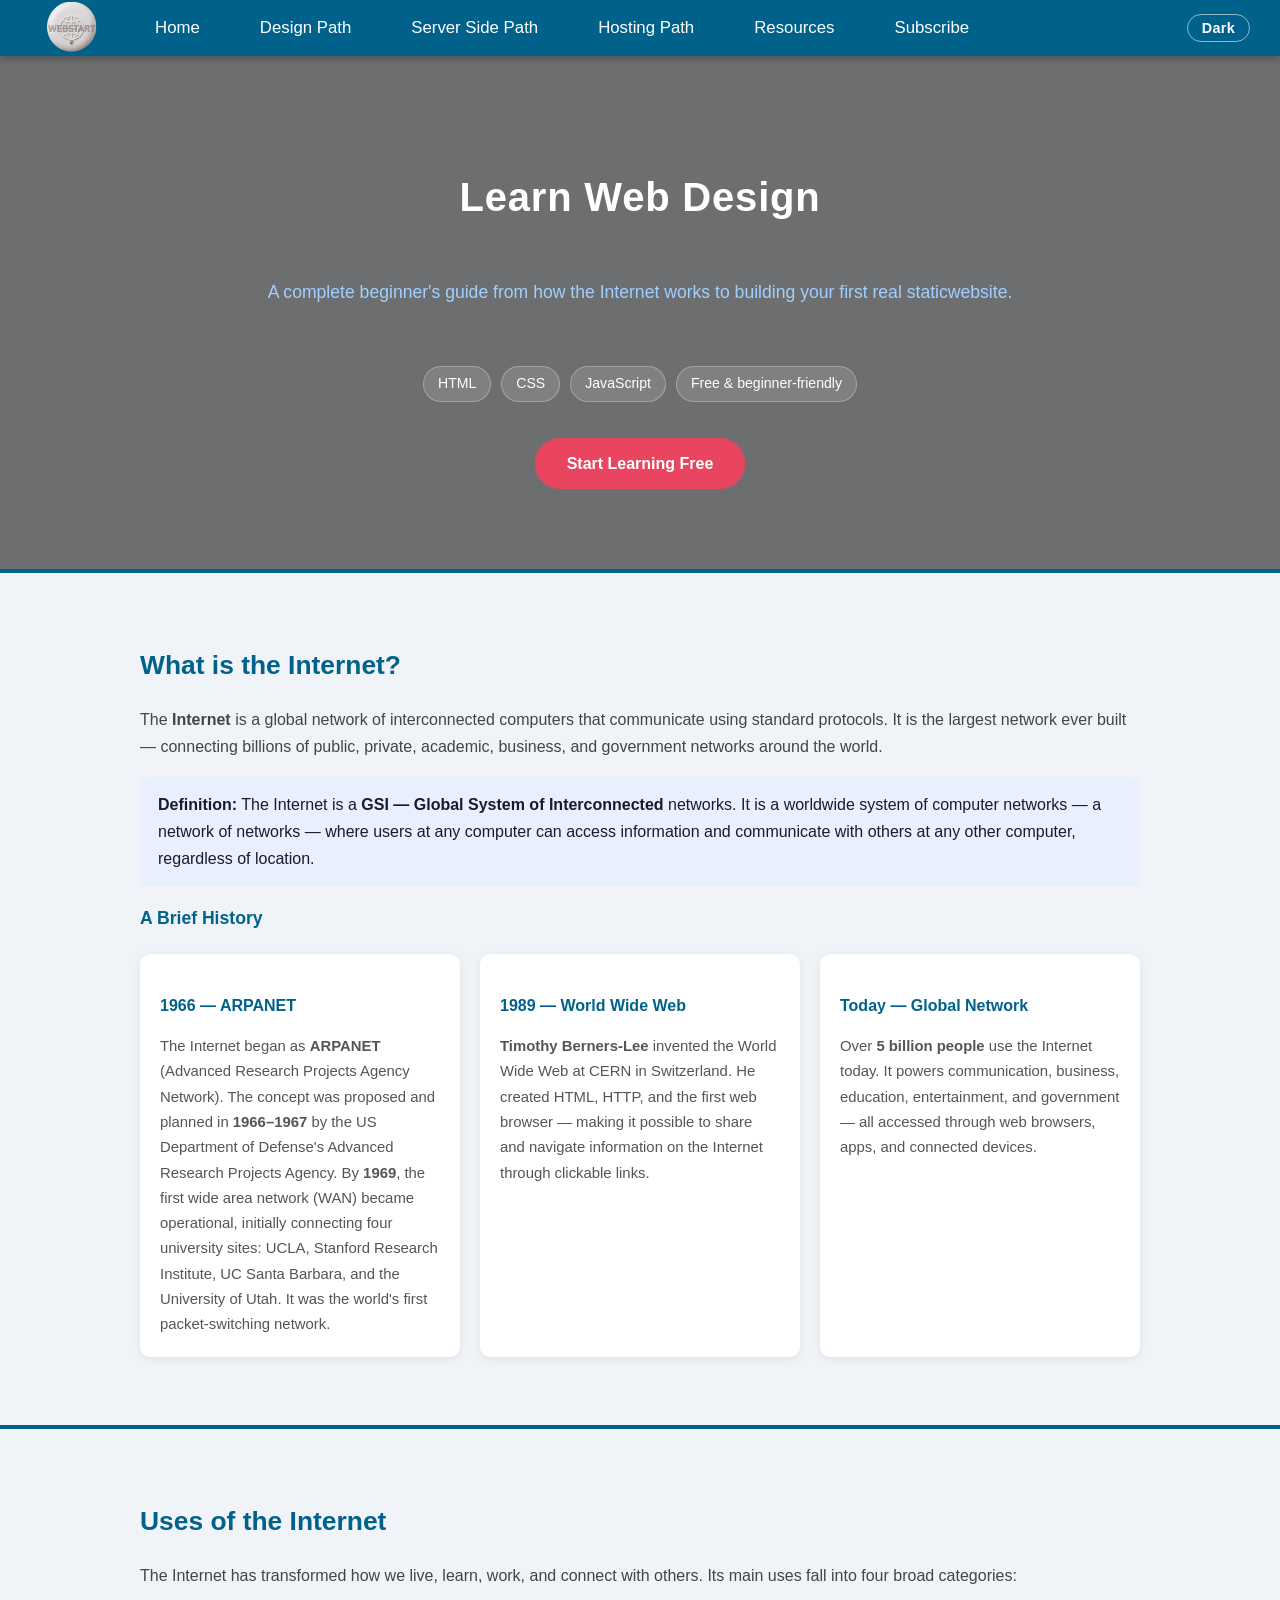
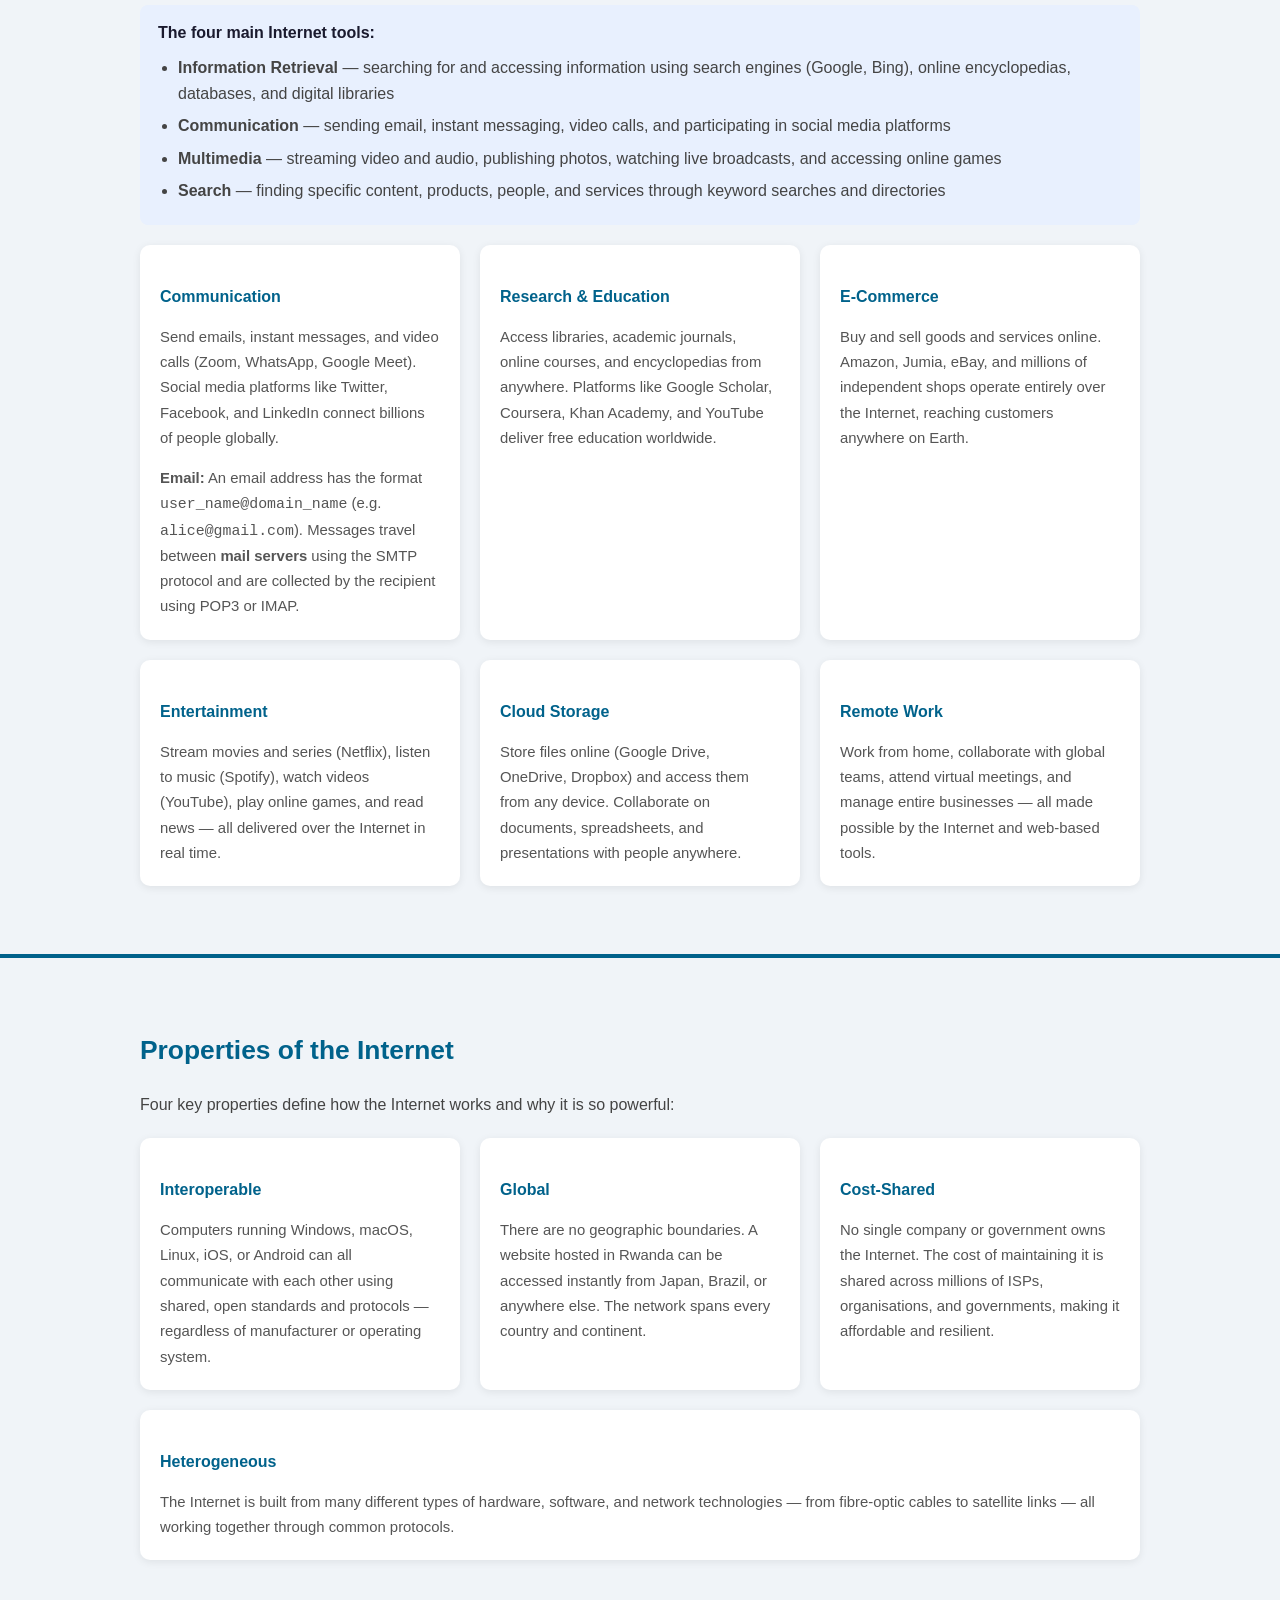
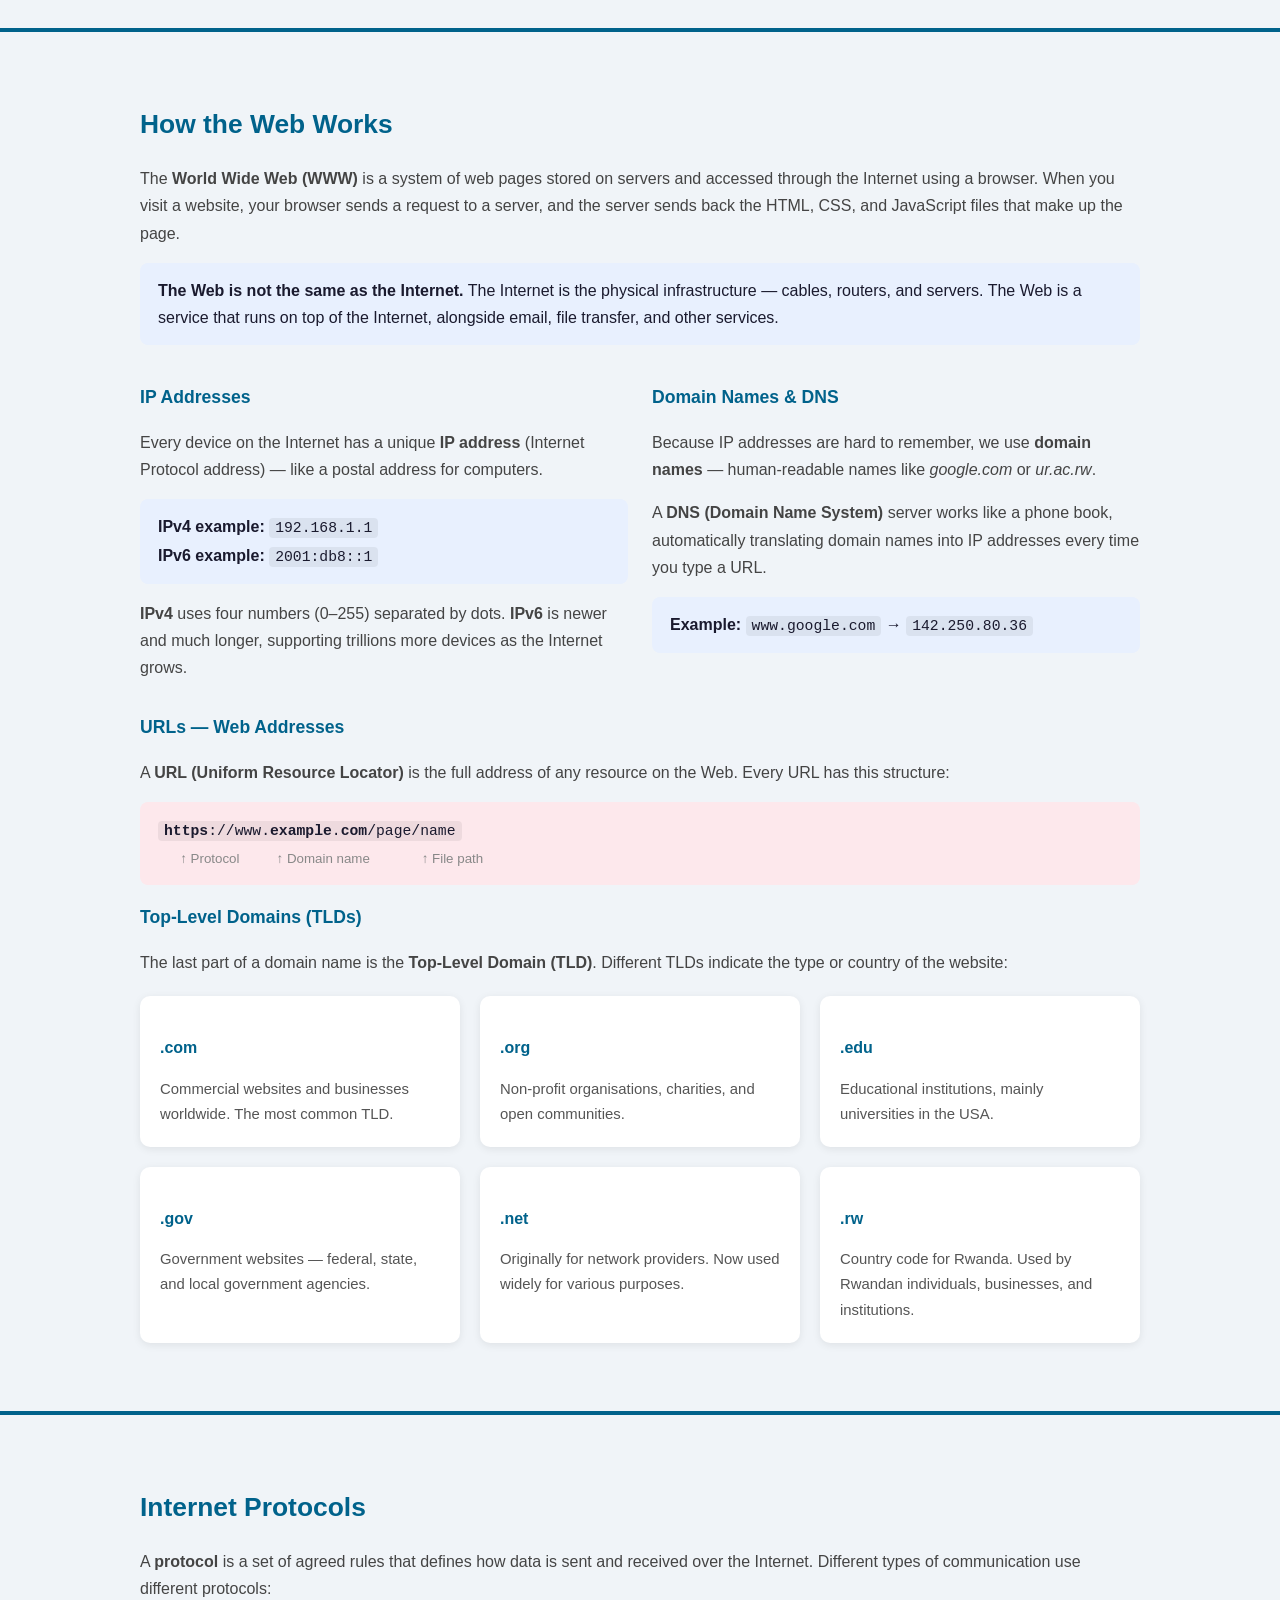
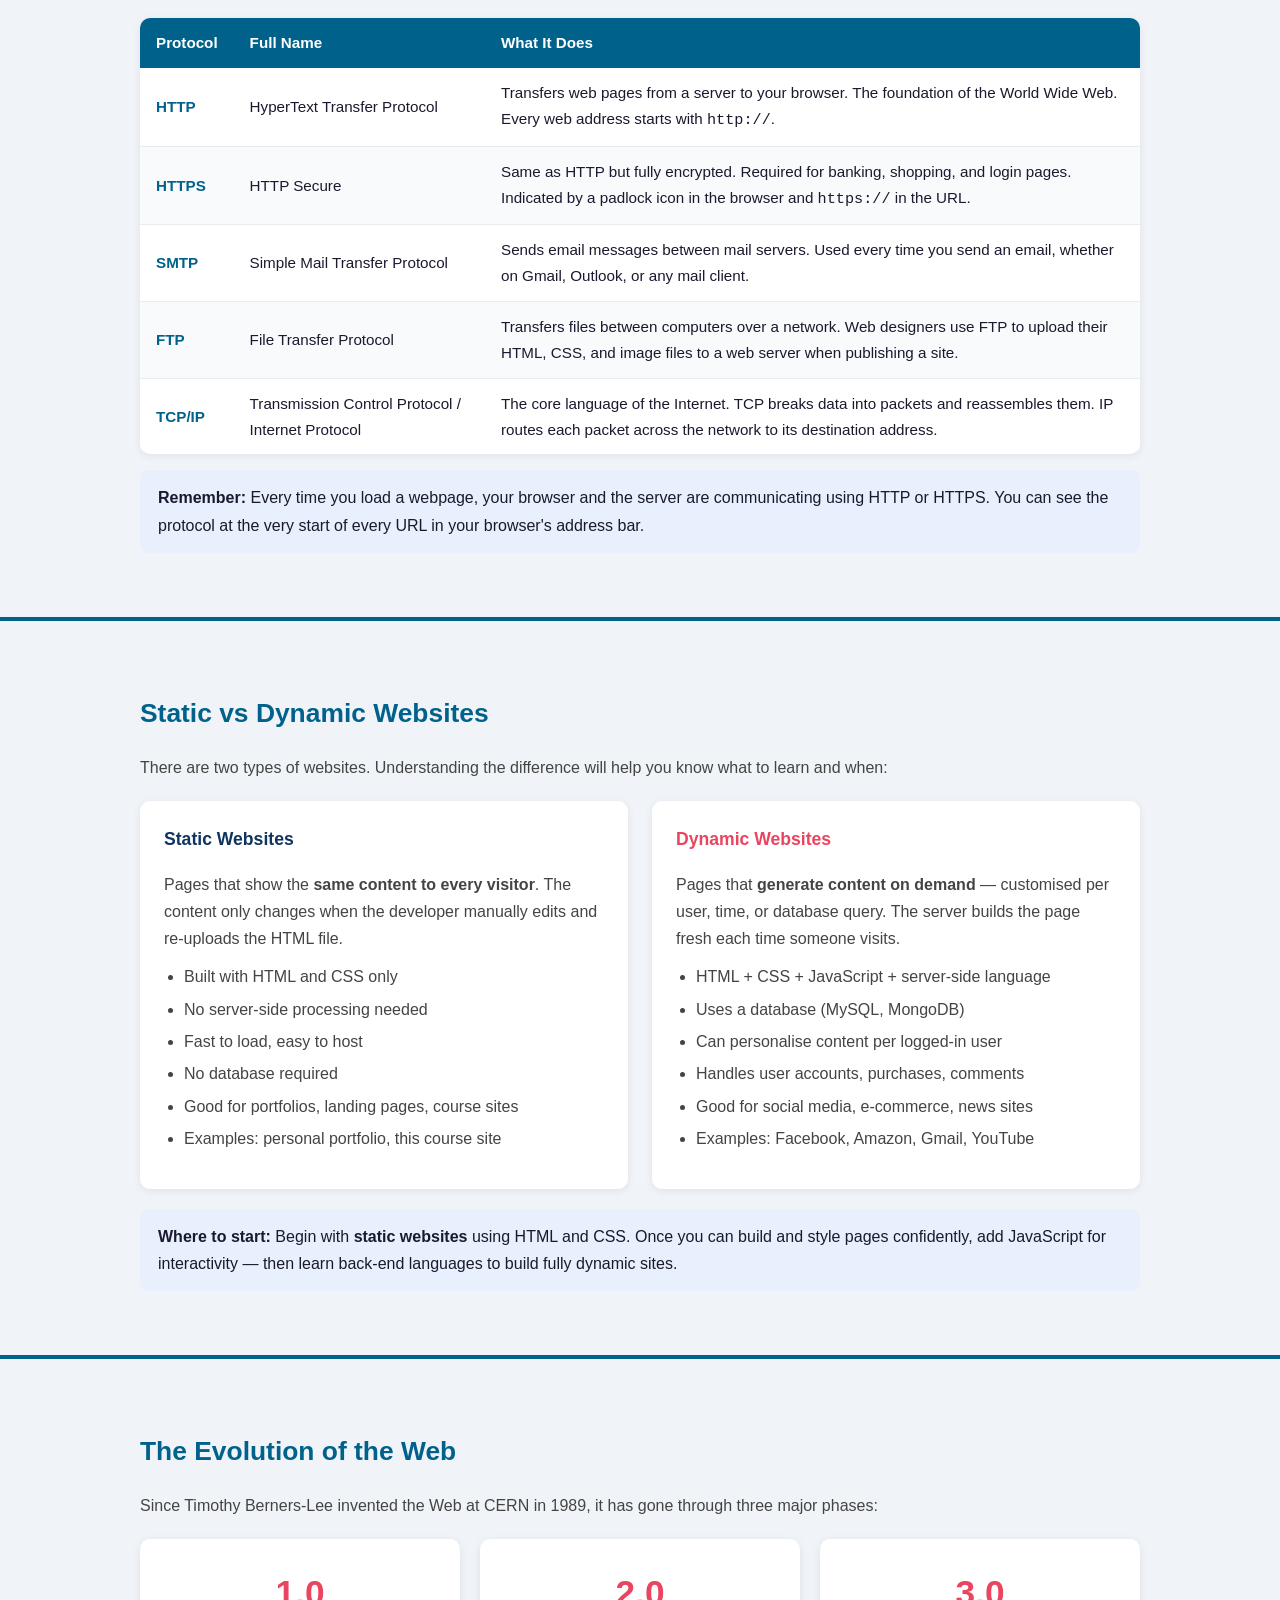
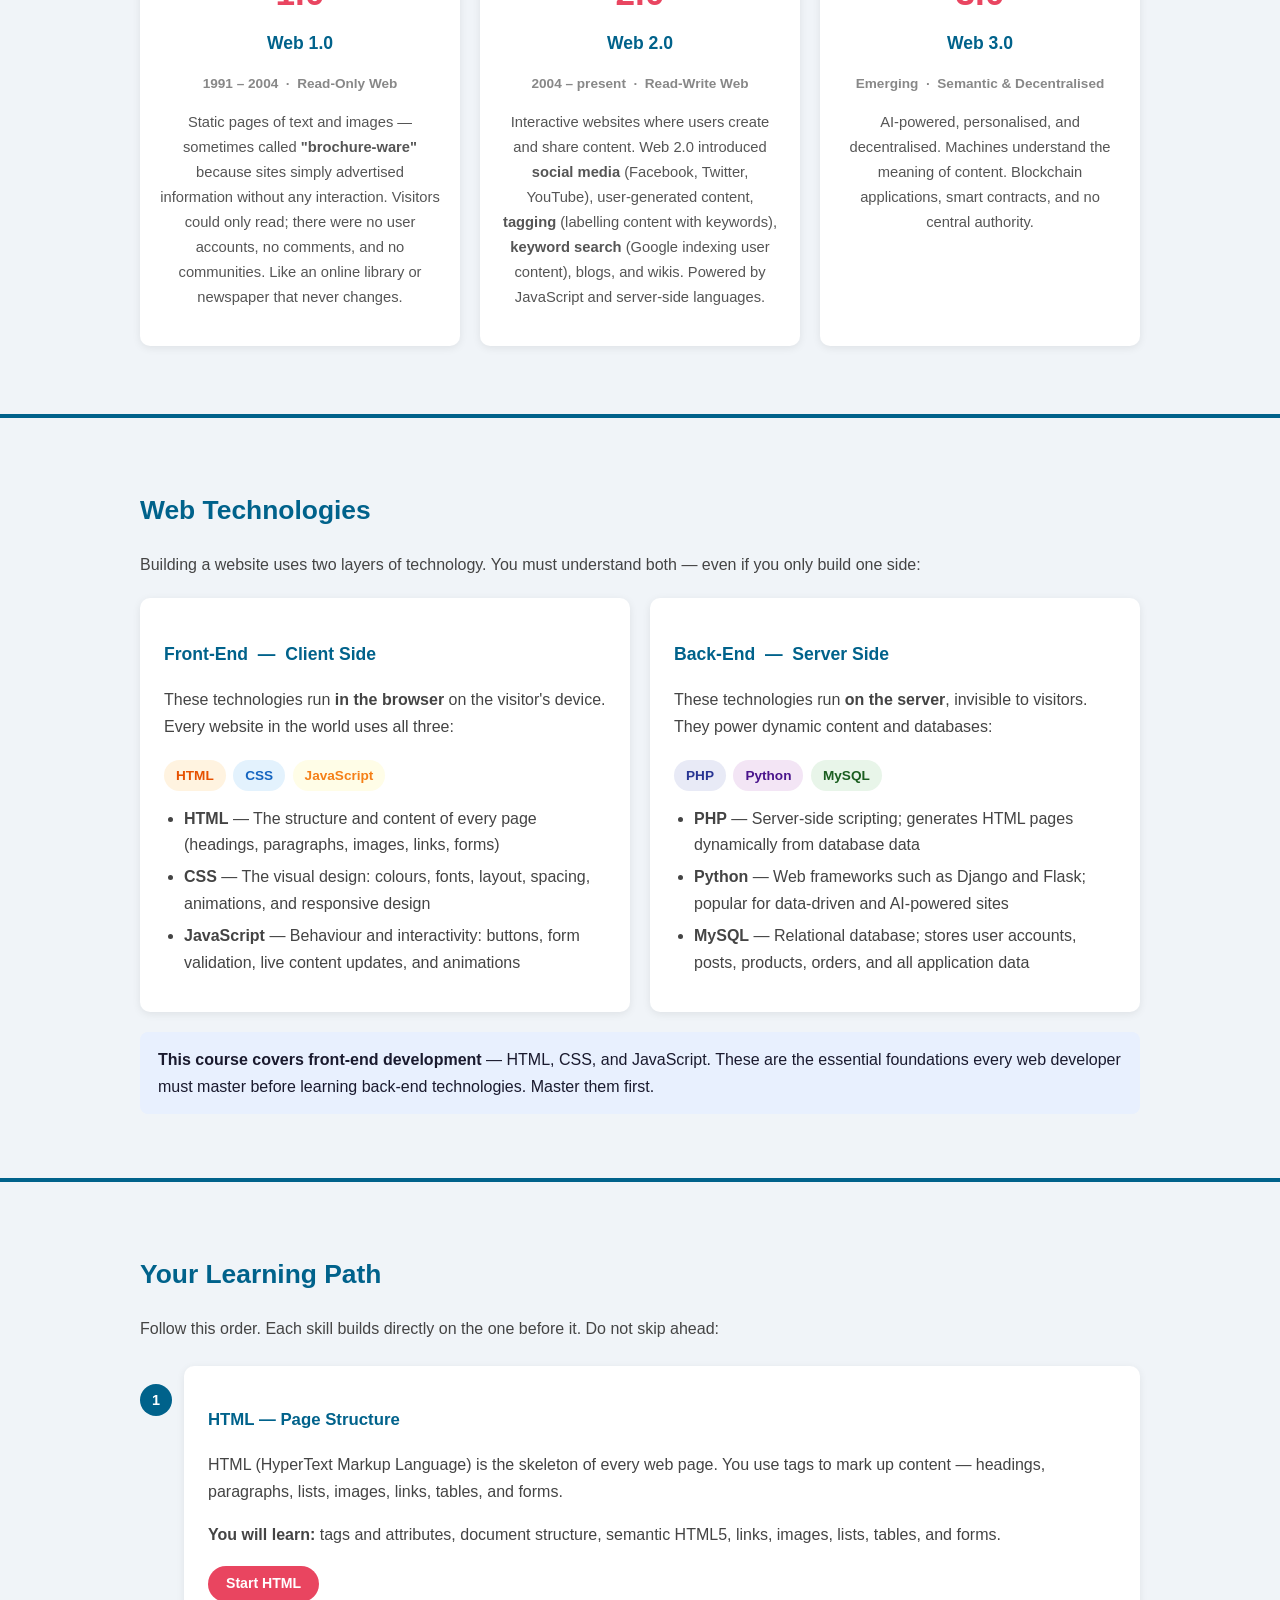
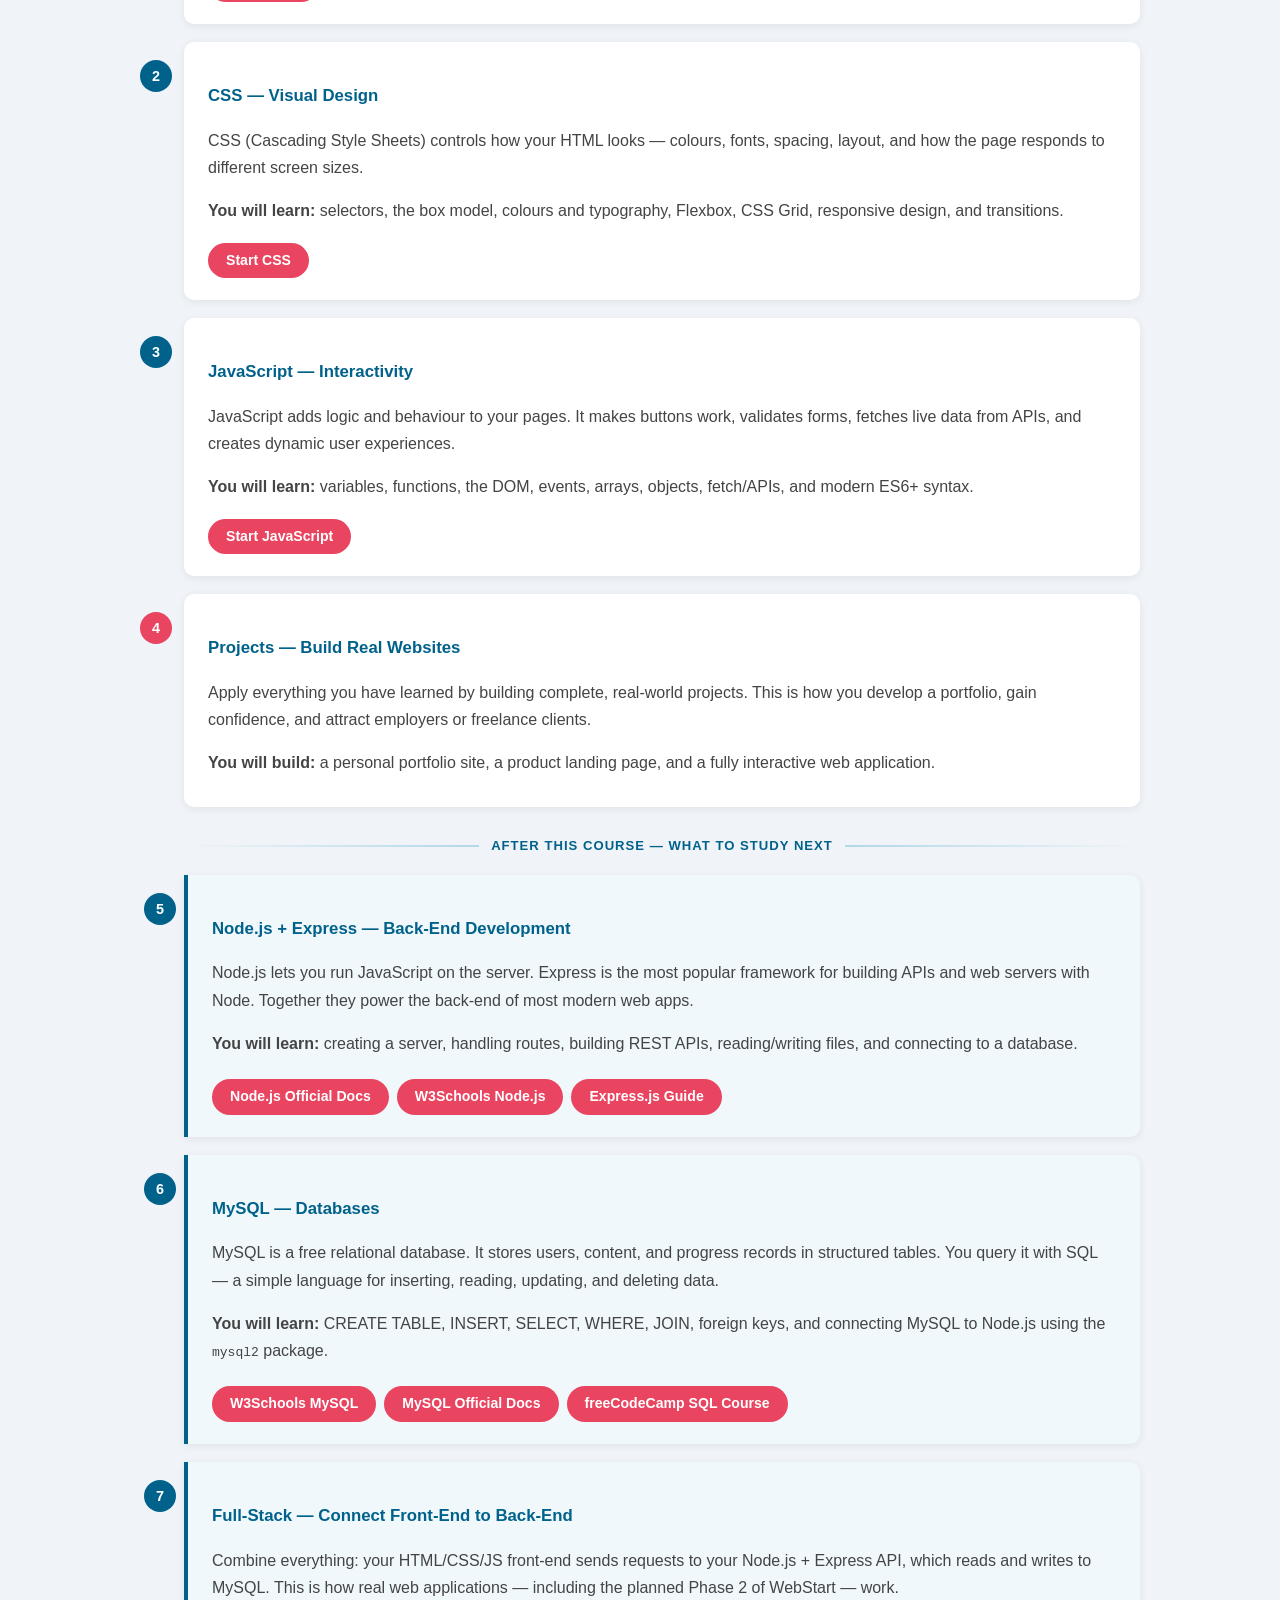
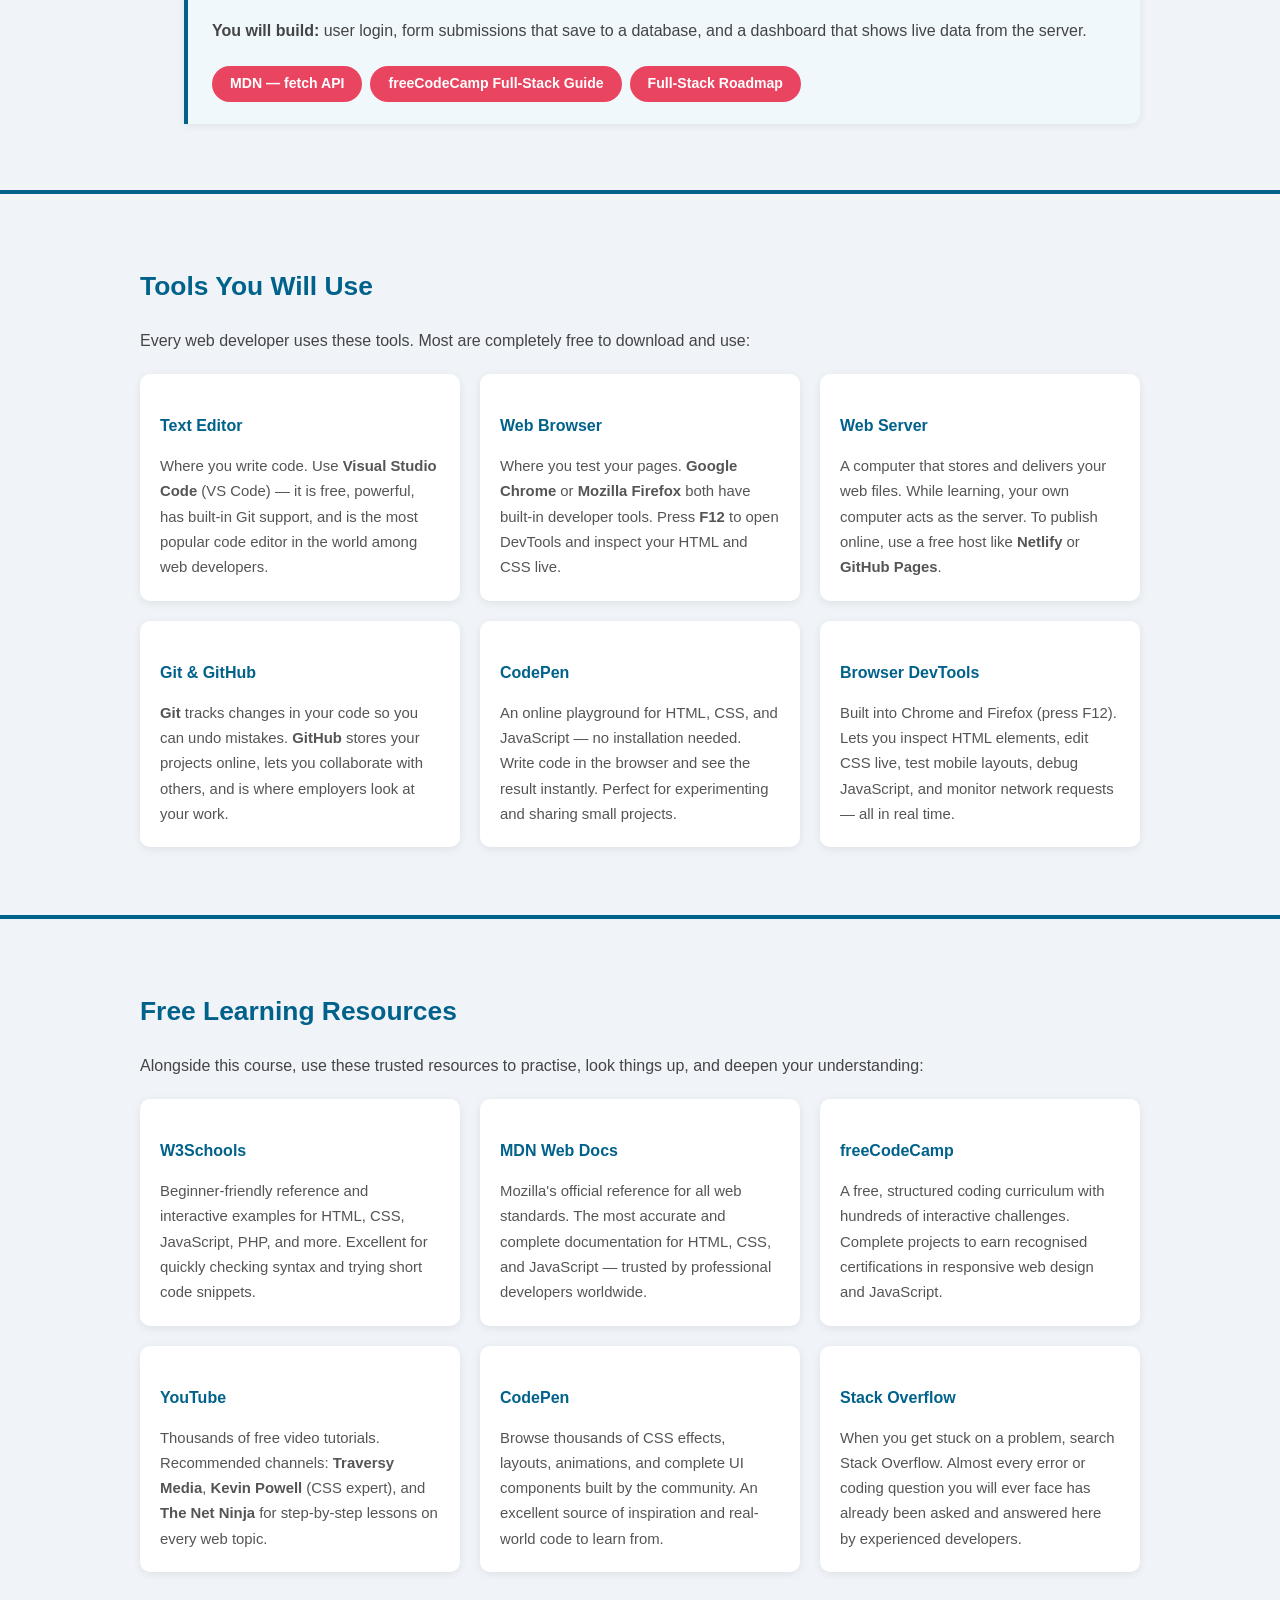
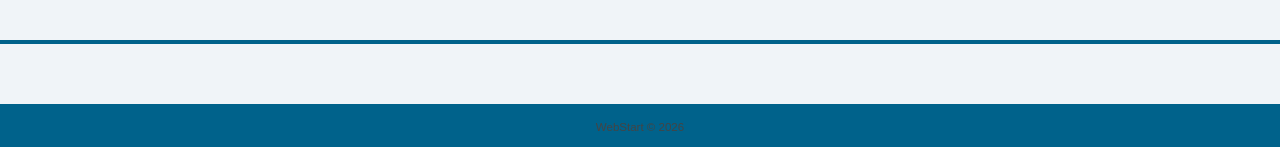
==== commit ea04ae9a: "adding detail for server side path and hosting path" ====
--- a/index.html
+++ b/index.html
@@ -23,18 +23,41 @@
             <a href="#welcome">Welcome</a>
             <a href="#internet">The Internet</a>
             <a href="#web">The Web</a>
-            <a href="#path">Learning Path</a>
+            <a href="#path">Design Path</a>
             <a href="#resources">Resources</a>
           </div>
         </details>
       </li>
       <li>
         <details class="nav-path">
-          <summary>Learning Path</summary>
+          <summary>Design Path</summary>
           <div class="nav-path-menu">
             <a href="html/learnhtml.html">HTML</a>
             <a href="html/learncss.html">CSS</a>
             <a href="html/learnjs.html">JavaScript</a>
+          </div>
+        </details>
+      </li>
+      <li>
+        <details class="nav-next">
+          <summary>Server Side Path</summary>
+          <div class="nav-next-menu">
+            <a href="https://nodejs.org/en/learn/getting-started/introduction-to-nodejs" target="_blank" rel="noopener">Node.js + Express</a>
+            <a href="https://www.w3schools.com/mysql/" target="_blank" rel="noopener">MySQL</a>
+            <a href="https://developer.mozilla.org/en-US/docs/Web/API/Fetch_API/Using_Fetch" target="_blank" rel="noopener">fetch API</a>
+            <a href="https://roadmap.sh/full-stack" target="_blank" rel="noopener">Full-Stack Roadmap</a>
+          </div>
+        </details>
+      </li>
+      <li>
+        <details class="nav-hosting">
+          <summary>Hosting Path</summary>
+          <div class="nav-hosting-menu">
+            <a href="https://vercel.com/docs" target="_blank" rel="noopener">Vercel (Static)</a>
+            <a href="https://pages.github.com/" target="_blank" rel="noopener">GitHub Pages</a>
+            <a href="https://docs.netlify.com/" target="_blank" rel="noopener">Netlify</a>
+            <a href="https://railway.app/" target="_blank" rel="noopener">Railway (Full-Stack)</a>
+            <a href="https://render.com/" target="_blank" rel="noopener">Render (Full-Stack)</a>
           </div>
         </details>
       </li>
@@ -449,6 +472,47 @@
           <p>Apply everything you have learned by building complete, real-world projects. This is how you develop a portfolio, gain confidence, and attract employers or freelance clients.</p>
           <p><strong>You will build:</strong> a personal portfolio site, a product landing page, and a fully interactive web application.</p>
         </div>
+
+        <!-- ── NEXT STEPS ── -->
+        <div class="next-steps-divider">
+          <span>After this course — what to study next</span>
+        </div>
+
+        <div class="path-step next-step">
+          <span class="step-num next-num">5</span>
+          <h3>Node.js + Express — Back-End Development</h3>
+          <p>Node.js lets you run JavaScript on the server. Express is the most popular framework for building APIs and web servers with Node. Together they power the back-end of most modern web apps.</p>
+          <p><strong>You will learn:</strong> creating a server, handling routes, building REST APIs, reading/writing files, and connecting to a database.</p>
+          <div class="next-links">
+            <a href="https://nodejs.org/en/learn/getting-started/introduction-to-nodejs" target="_blank" rel="noopener">Node.js Official Docs</a>
+            <a href="https://www.w3schools.com/nodejs/" target="_blank" rel="noopener">W3Schools Node.js</a>
+            <a href="https://expressjs.com/en/starter/installing.html" target="_blank" rel="noopener">Express.js Guide</a>
+          </div>
+        </div>
+
+        <div class="path-step next-step">
+          <span class="step-num next-num">6</span>
+          <h3>MySQL — Databases</h3>
+          <p>MySQL is a free relational database. It stores users, content, and progress records in structured tables. You query it with SQL — a simple language for inserting, reading, updating, and deleting data.</p>
+          <p><strong>You will learn:</strong> CREATE TABLE, INSERT, SELECT, WHERE, JOIN, foreign keys, and connecting MySQL to Node.js using the <code>mysql2</code> package.</p>
+          <div class="next-links">
+            <a href="https://www.w3schools.com/mysql/" target="_blank" rel="noopener">W3Schools MySQL</a>
+            <a href="https://dev.mysql.com/doc/refman/8.0/en/" target="_blank" rel="noopener">MySQL Official Docs</a>
+            <a href="https://www.freecodecamp.org/news/sql-and-databases-full-course/" target="_blank" rel="noopener">freeCodeCamp SQL Course</a>
+          </div>
+        </div>
+
+        <div class="path-step next-step">
+          <span class="step-num next-num">7</span>
+          <h3>Full-Stack — Connect Front-End to Back-End</h3>
+          <p>Combine everything: your HTML/CSS/JS front-end sends requests to your Node.js + Express API, which reads and writes to MySQL. This is how real web applications — including the planned Phase 2 of WebStart — work.</p>
+          <p><strong>You will build:</strong> user login, form submissions that save to a database, and a dashboard that shows live data from the server.</p>
+          <div class="next-links">
+            <a href="https://developer.mozilla.org/en-US/docs/Web/API/Fetch_API/Using_Fetch" target="_blank" rel="noopener">MDN — fetch API</a>
+            <a href="https://www.freecodecamp.org/news/how-to-build-a-fullstack-application/" target="_blank" rel="noopener">freeCodeCamp Full-Stack Guide</a>
+            <a href="https://roadmap.sh/full-stack" target="_blank" rel="noopener">Full-Stack Roadmap</a>
+          </div>
+        </div>
       </div>
     </div>
   </section>
--- a/css/web.css
+++ b/css/web.css
@@ -77,6 +77,8 @@
 
 nav details.nav-home,
 nav details.nav-path,
+nav details.nav-next,
+nav details.nav-hosting,
 nav details.nav-resources {
   position: relative;
   display: block;
@@ -90,6 +92,8 @@
 
 nav details.nav-home > summary,
 nav details.nav-path > summary,
+nav details.nav-next > summary,
+nav details.nav-hosting > summary,
 nav details.nav-resources > summary {
   display: block;
   color: #fff;
@@ -105,6 +109,8 @@
 
 nav details.nav-home > .nav-home-menu,
 nav details.nav-path > .nav-path-menu,
+nav details.nav-next > .nav-next-menu,
+nav details.nav-hosting > .nav-hosting-menu,
 nav details.nav-resources > .nav-resources-menu {
   display: none;
   position: absolute;
@@ -122,6 +128,10 @@
 nav details.nav-home:focus-within > .nav-home-menu,
 nav details.nav-path:hover > .nav-path-menu,
 nav details.nav-path:focus-within > .nav-path-menu,
+nav details.nav-next:hover > .nav-next-menu,
+nav details.nav-next:focus-within > .nav-next-menu,
+nav details.nav-hosting:hover > .nav-hosting-menu,
+nav details.nav-hosting:focus-within > .nav-hosting-menu,
 nav details.nav-resources:hover > .nav-resources-menu,
 nav details.nav-resources:focus-within > .nav-resources-menu {
   display: block;
@@ -129,6 +139,8 @@
 
 nav details.nav-home > summary:hover,
 nav details.nav-path > summary:hover,
+nav details.nav-next > summary:hover,
+nav details.nav-hosting > summary:hover,
 nav details.nav-resources > summary:hover {
   background: #004f70;
   color: #ffffff;
@@ -136,6 +148,8 @@
 
 nav details.nav-home > .nav-home-menu > a,
 nav details.nav-path > .nav-path-menu > a,
+nav details.nav-next > .nav-next-menu > a,
+nav details.nav-hosting > .nav-hosting-menu > a,
 nav details.nav-resources > .nav-resources-menu > a {
   display: block;
   position: static;
@@ -151,12 +165,16 @@
 
 nav details.nav-home > .nav-home-menu > a + a,
 nav details.nav-path > .nav-path-menu > a + a,
+nav details.nav-next > .nav-next-menu > a + a,
+nav details.nav-hosting > .nav-hosting-menu > a + a,
 nav details.nav-resources > .nav-resources-menu > a + a {
   border-top: 1px solid rgba(255, 255, 255, 0.15);
 }
 
 nav details.nav-home > .nav-home-menu > a:hover,
 nav details.nav-path > .nav-path-menu > a:hover,
+nav details.nav-next > .nav-next-menu > a:hover,
+nav details.nav-hosting > .nav-hosting-menu > a:hover,
 nav details.nav-resources > .nav-resources-menu > a:hover {
   background: #004f70;
   color: #ffffff;
@@ -257,6 +275,8 @@
 
   nav details.nav-home > summary,
   nav details.nav-path > summary,
+  nav details.nav-next > summary,
+  nav details.nav-hosting > summary,
   nav details.nav-resources > summary {
     display: block;
     font-size: 1rem;
@@ -267,6 +287,8 @@
 
   nav details.nav-home > .nav-home-menu,
   nav details.nav-path > .nav-path-menu,
+  nav details.nav-next > .nav-next-menu,
+  nav details.nav-hosting > .nav-hosting-menu,
   nav details.nav-resources > .nav-resources-menu {
     position: static;
     display: none;
@@ -281,6 +303,10 @@
   nav details.nav-home:focus-within > .nav-home-menu,
   nav details.nav-path:hover > .nav-path-menu,
   nav details.nav-path:focus-within > .nav-path-menu,
+  nav details.nav-next:hover > .nav-next-menu,
+  nav details.nav-next:focus-within > .nav-next-menu,
+  nav details.nav-hosting:hover > .nav-hosting-menu,
+  nav details.nav-hosting:focus-within > .nav-hosting-menu,
   nav details.nav-resources:hover > .nav-resources-menu,
   nav details.nav-resources:focus-within > .nav-resources-menu {
     display: block;
@@ -288,6 +314,8 @@
 
   nav details.nav-home > .nav-home-menu > a,
   nav details.nav-path > .nav-path-menu > a,
+  nav details.nav-next > .nav-next-menu > a,
+  nav details.nav-hosting > .nav-hosting-menu > a,
   nav details.nav-resources > .nav-resources-menu > a {
     padding: 10px 28px;
     border-bottom: 1px solid rgba(255,255,255,0.15);
@@ -295,6 +323,8 @@
 
   nav details.nav-home > .nav-home-menu > a + a,
   nav details.nav-path > .nav-path-menu > a + a,
+  nav details.nav-next > .nav-next-menu > a + a,
+  nav details.nav-hosting > .nav-hosting-menu > a + a,
   nav details.nav-resources > .nav-resources-menu > a + a {
     border-top: none;
   }
@@ -770,38 +800,66 @@
 }
 
 .page-controls {
-  display: block;
+  display: flex;
+  flex-direction: column;
+  gap: 4px;
   flex: none;
   align-self: flex-start;
-  width: auto;
-  height: auto;
-  max-width: none;
+  width: 36px;
   margin: 0;
-  padding: 10px 8px;
+  padding: 8px 4px;
   position: sticky;
   top: 56px;
   z-index: 50;
   background: none;
-  box-shadow: none;
-  border-radius: 0;
 }
 
 .page-controls button {
-  display: block;
-  min-width: 44px;
-  min-height: 36px;
+  display: flex;
+  align-items: center;
+  justify-content: center;
+  width: 28px;
+  height: 28px;
   border: none;
-  border-radius: 6px;
+  border-radius: 5px;
   background: #00628b;
   color: #fff;
   font: inherit;
+  font-size: 0.75rem;
   font-weight: 700;
   cursor: pointer;
-  margin-bottom: 8px;
+  padding: 0;
 }
 
 .page-controls button:hover {
   background: #004f70;
+}
+
+.page-controls button:disabled {
+  opacity: 0.35;
+  cursor: default;
+}
+
+.page-controls button.done {
+  background: #2d9e5f;
+}
+
+.page-controls button.done:hover {
+  background: #238a52;
+}
+
+main.focus-mode section {
+  display: none;
+}
+
+#articles-container.font-sm article p,
+#articles-container.font-sm article li {
+  font-size: 0.85rem;
+}
+
+#articles-container.font-lg article p,
+#articles-container.font-lg article li {
+  font-size: 1.1rem;
 }
 
 /* ── Dark Mode ── */
@@ -818,6 +876,8 @@
 
 body.dark-mode nav details.nav-home > .nav-home-menu,
 body.dark-mode nav details.nav-path > .nav-path-menu,
+body.dark-mode nav details.nav-next > .nav-next-menu,
+body.dark-mode nav details.nav-hosting > .nav-hosting-menu,
 body.dark-mode nav details.nav-resources > .nav-resources-menu {
   background: #161b22;
   box-shadow: 0 8px 20px rgba(0, 0, 0, 0.5);
@@ -826,9 +886,13 @@
 body.dark-mode nav ul li a:hover,
 body.dark-mode nav details.nav-home > summary:hover,
 body.dark-mode nav details.nav-path > summary:hover,
+body.dark-mode nav details.nav-next > summary:hover,
+body.dark-mode nav details.nav-hosting > summary:hover,
 body.dark-mode nav details.nav-resources > summary:hover,
 body.dark-mode nav details.nav-home > .nav-home-menu > a:hover,
 body.dark-mode nav details.nav-path > .nav-path-menu > a:hover,
+body.dark-mode nav details.nav-next > .nav-next-menu > a:hover,
+body.dark-mode nav details.nav-hosting > .nav-hosting-menu > a:hover,
 body.dark-mode nav details.nav-resources > .nav-resources-menu > a:hover {
   background: #1f2d3d;
 }
@@ -844,6 +908,16 @@
   background: #264153;
   color: #79c0ff;
   border-color: rgba(88, 166, 255, 0.5);
+}
+
+body.dark-mode .page-controls button:disabled {
+  opacity: 0.3;
+}
+
+body.dark-mode .page-controls button.done {
+  background: #1a6b40;
+  color: #56d364;
+  border-color: rgba(86, 211, 100, 0.4);
 }
 
 /* Left panel */
--- a/css/index.css
+++ b/css/index.css
@@ -368,6 +368,64 @@
   text-decoration: none;
 }
 
+/* ── Next Steps (after course) ── */
+.next-steps-divider {
+  display: flex;
+  align-items: center;
+  gap: 12px;
+  margin: 28px 0 18px;
+  font-size: 0.82rem;
+  font-weight: 700;
+  text-transform: uppercase;
+  letter-spacing: 1px;
+  color: #00628b;
+}
+.next-steps-divider::before,
+.next-steps-divider::after {
+  content: '';
+  flex: 1;
+  height: 2px;
+  background: linear-gradient(90deg, #b3d8e8, transparent);
+}
+.next-steps-divider::before {
+  background: linear-gradient(90deg, transparent, #b3d8e8);
+}
+
+section div.guide-section div.path-steps div.path-step.next-step {
+  background: #f0f8fc;
+  border-left: 4px solid #00628b;
+  border-radius: 0 10px 10px 0;
+}
+
+section div.guide-section div.path-steps div.path-step span.step-num.next-num {
+  background: #00628b;
+}
+
+.next-links {
+  display: flex;
+  flex-wrap: wrap;
+  gap: 8px;
+  margin-top: 12px;
+}
+
+.next-links a {
+  display: inline-block;
+  background: #00628b;
+  color: #fff;
+  padding: 5px 14px;
+  border-radius: 20px;
+  font-size: 0.83rem;
+  text-decoration: none;
+  font-weight: 600;
+  transition: background 0.2s;
+  margin-top: 0;
+}
+
+.next-links a:hover {
+  background: #004f70;
+  text-decoration: none;
+}
+
 /* ── CTA Section ── */
 section.cta-section {
   background: linear-gradient(135deg, #1a1a2e, #d6dde0);
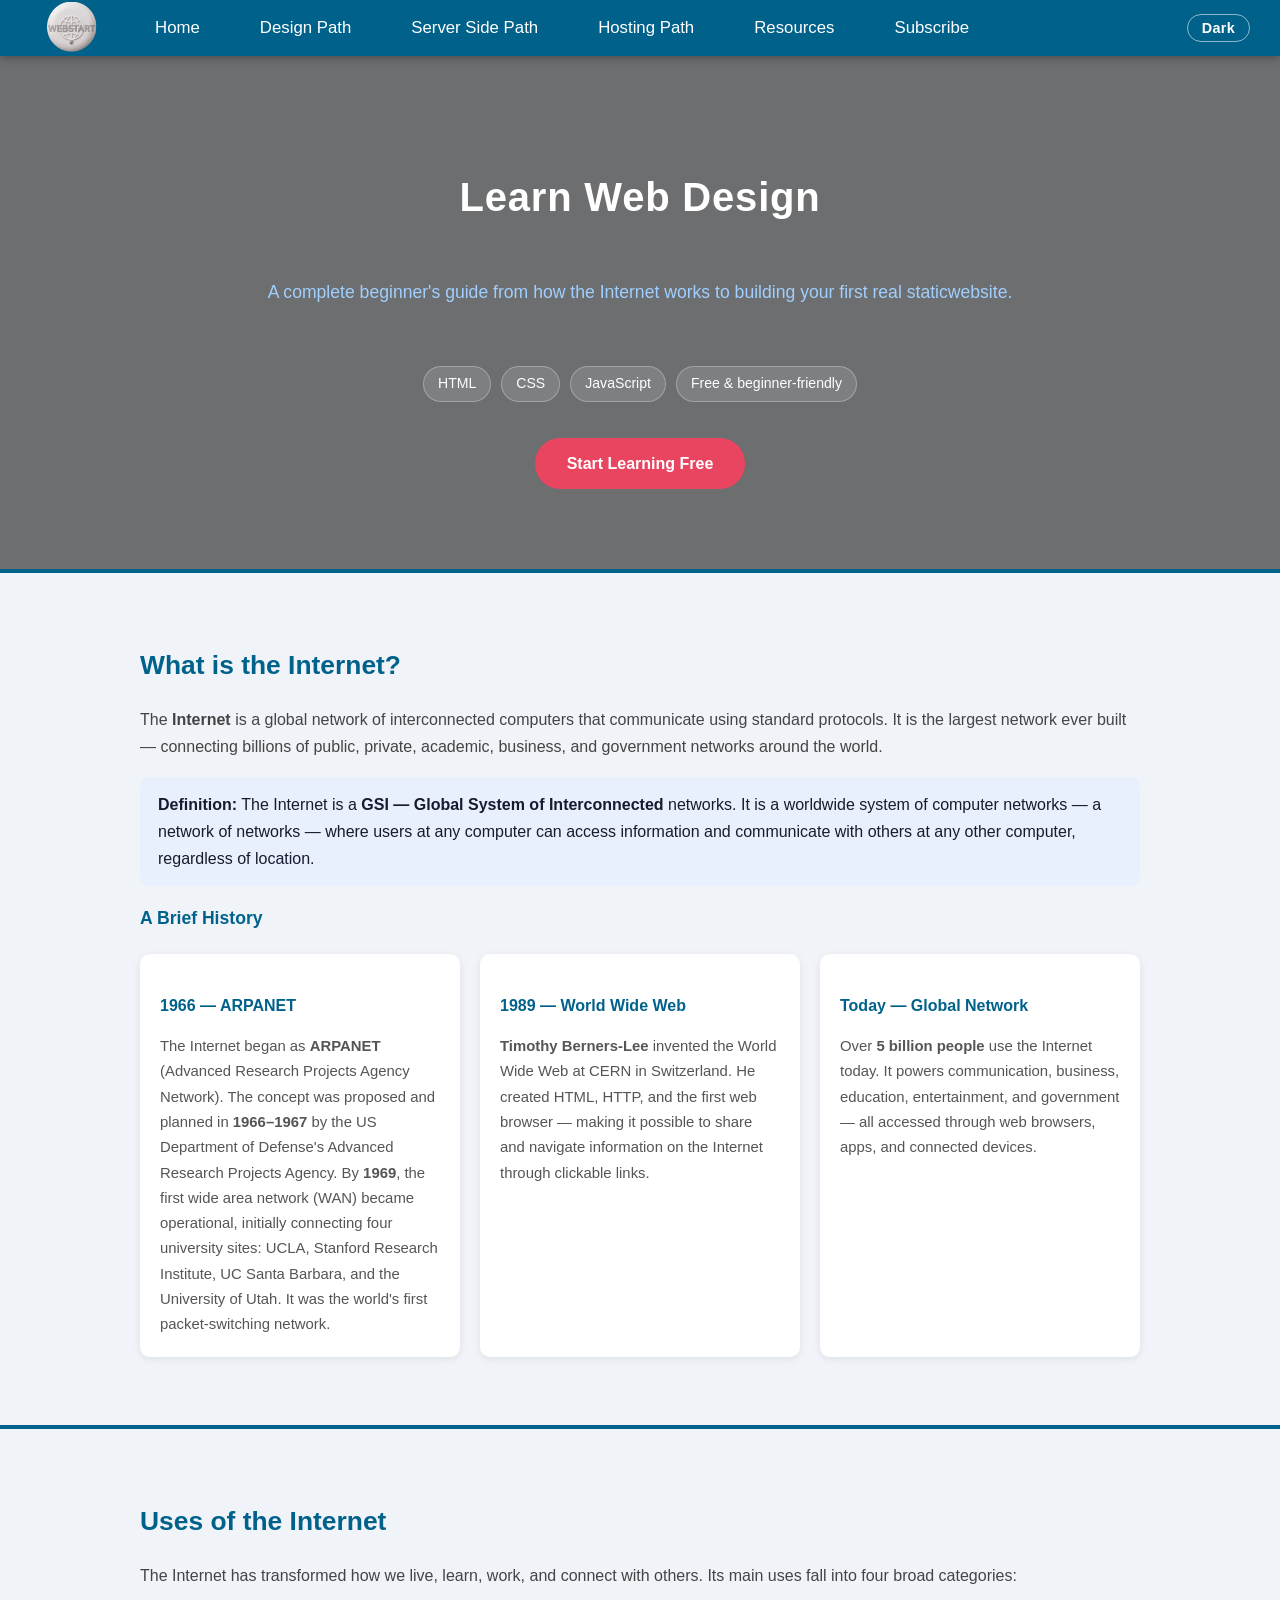
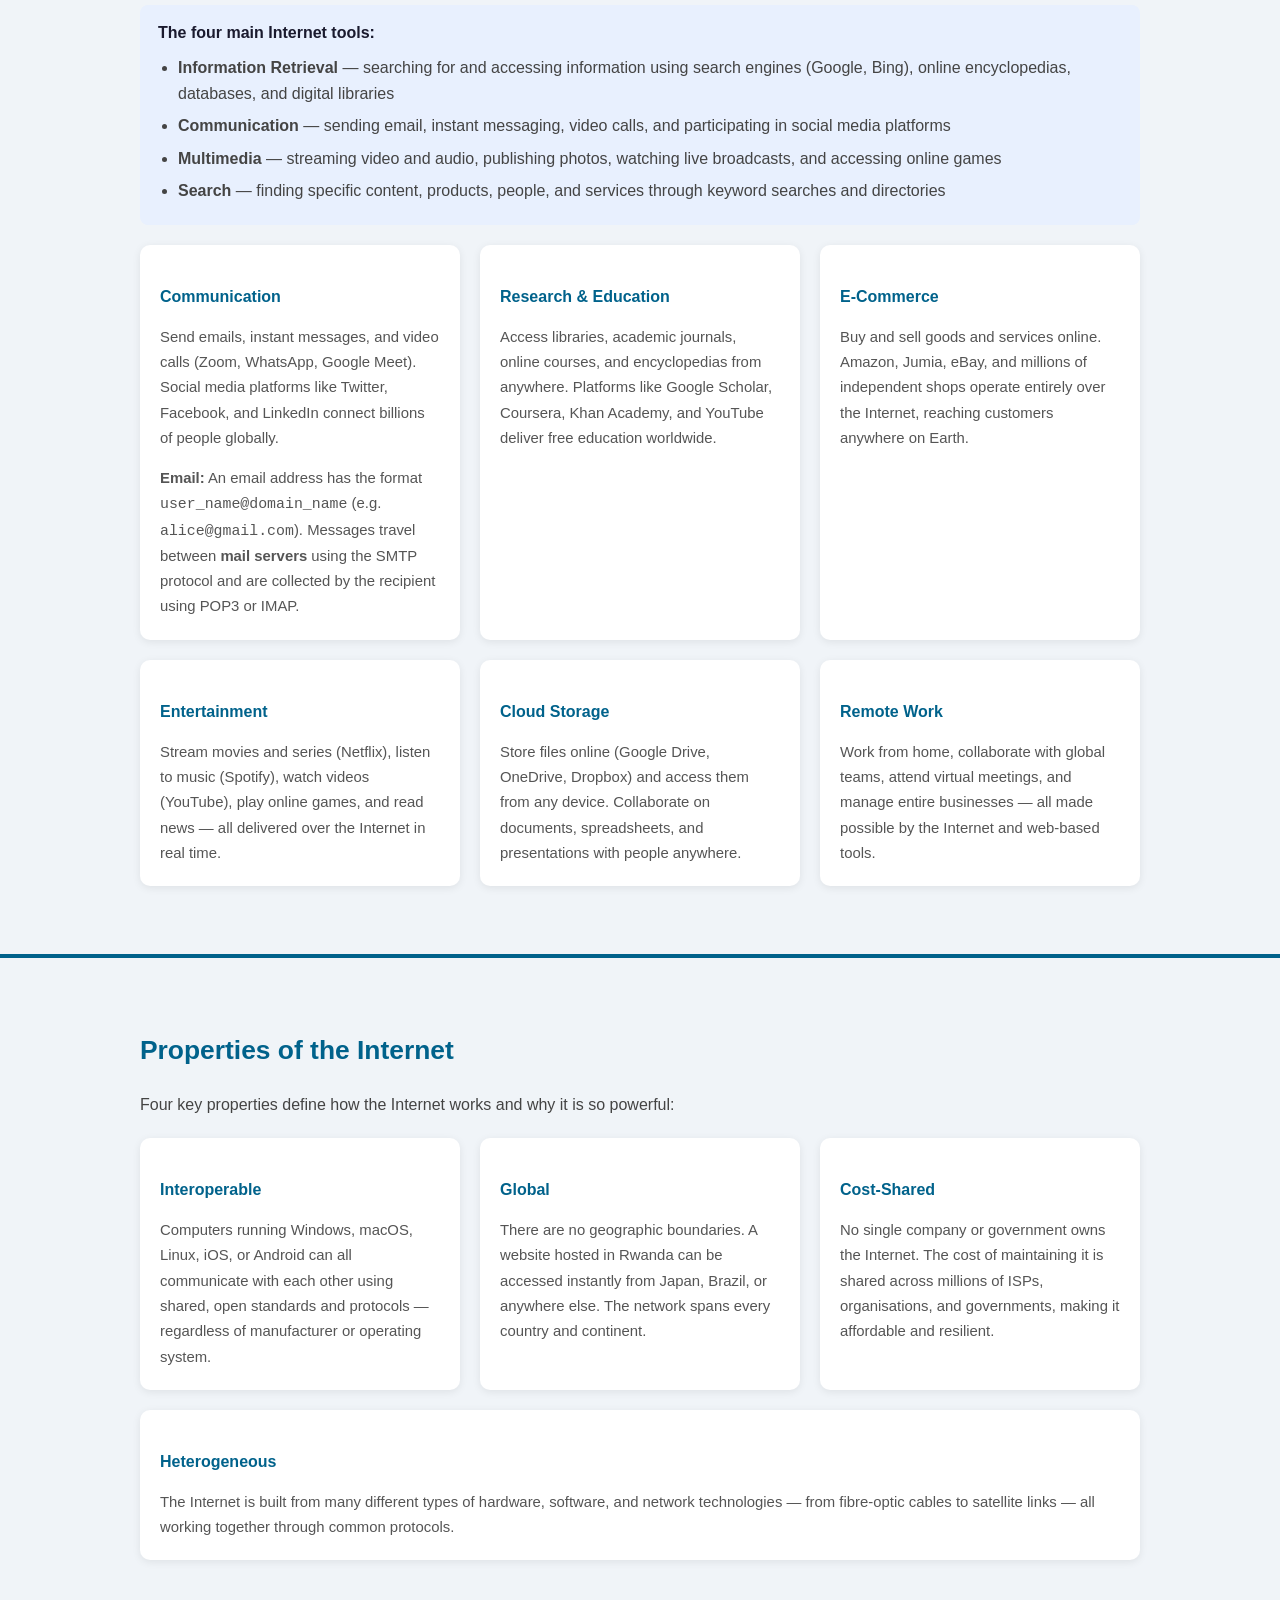
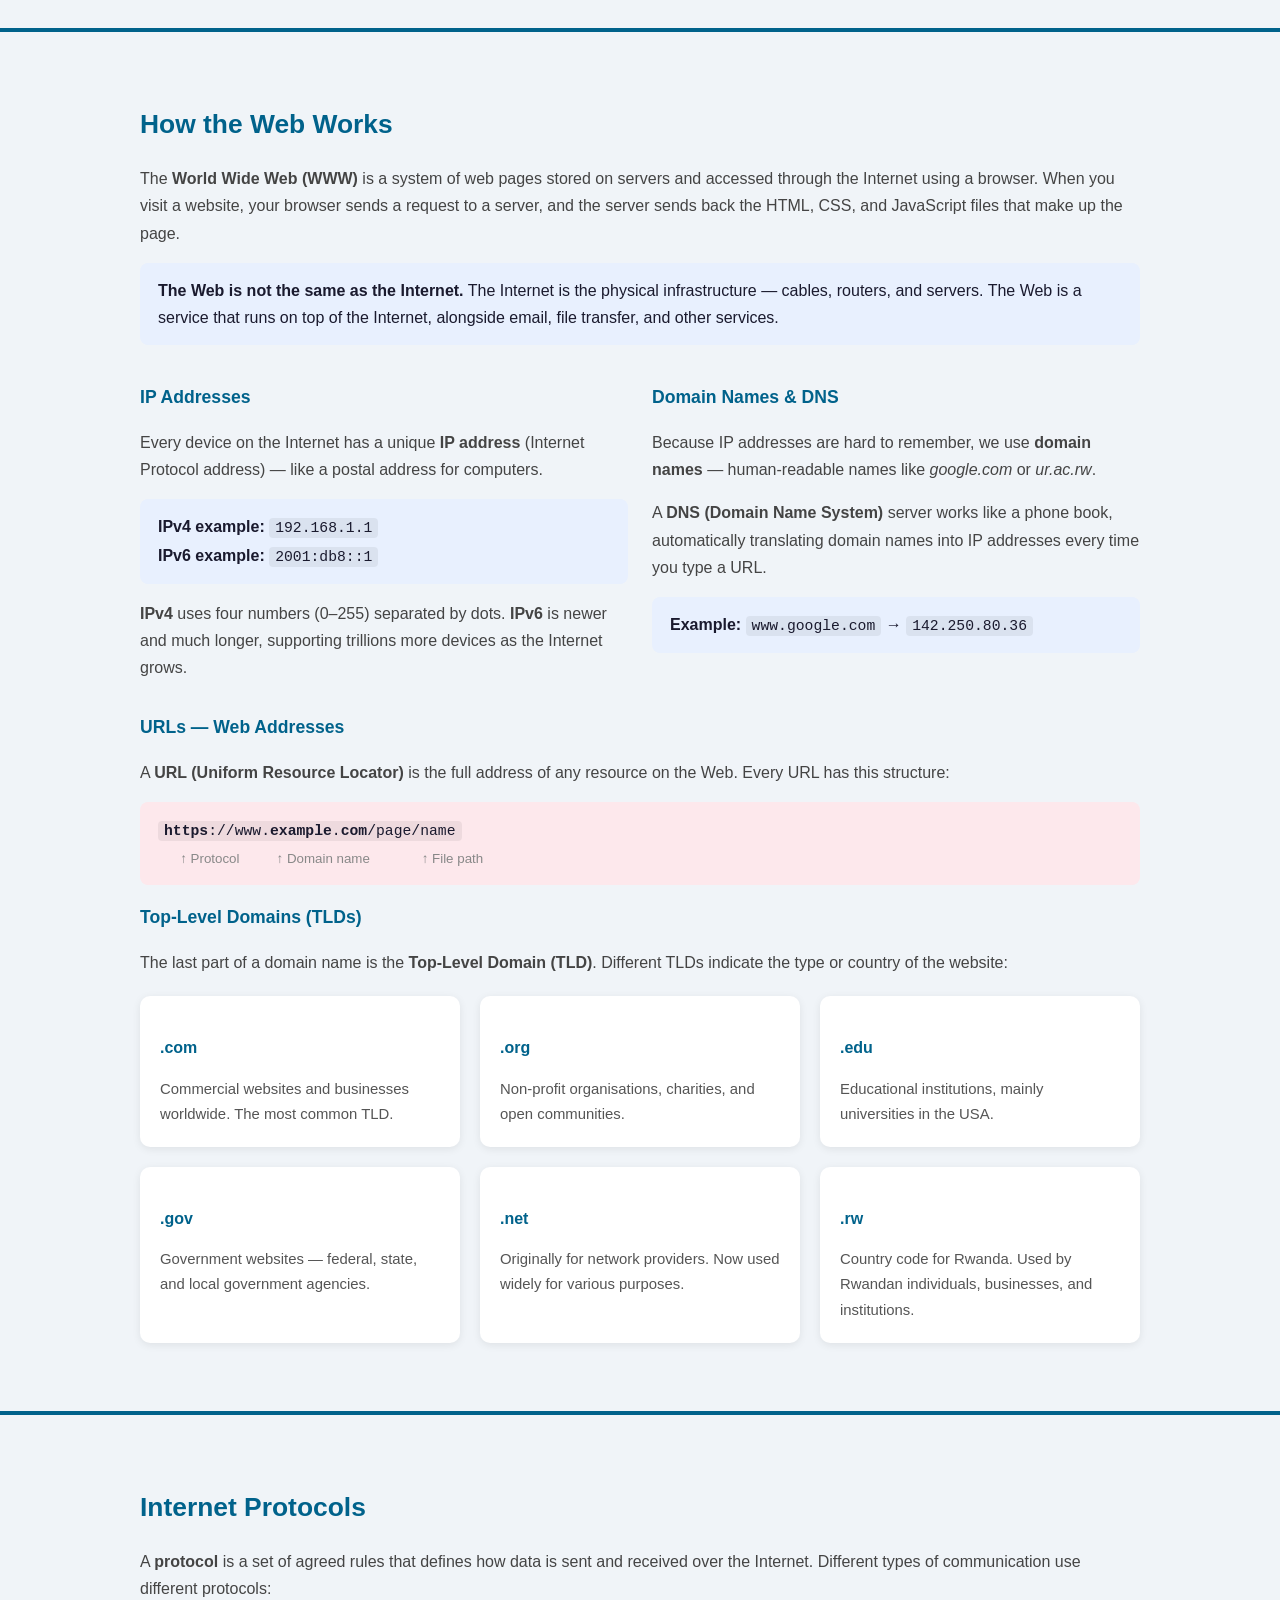
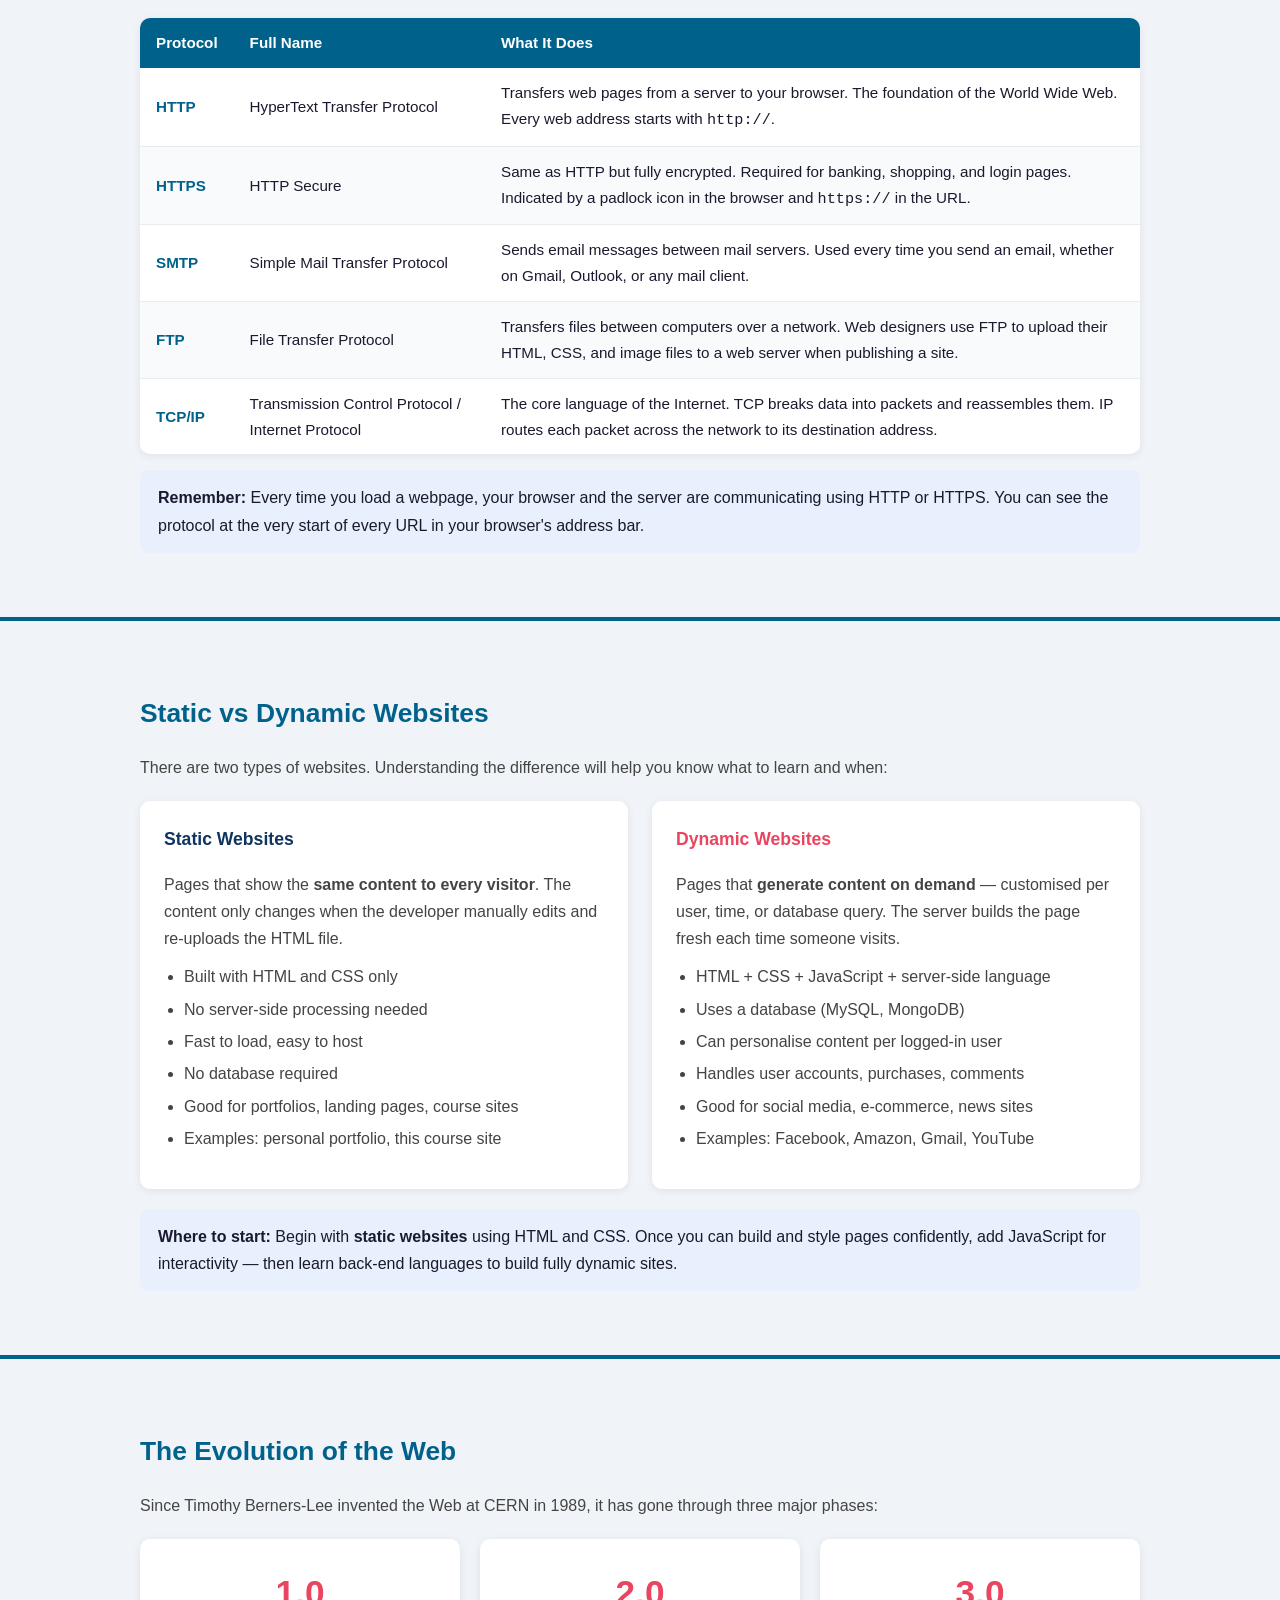
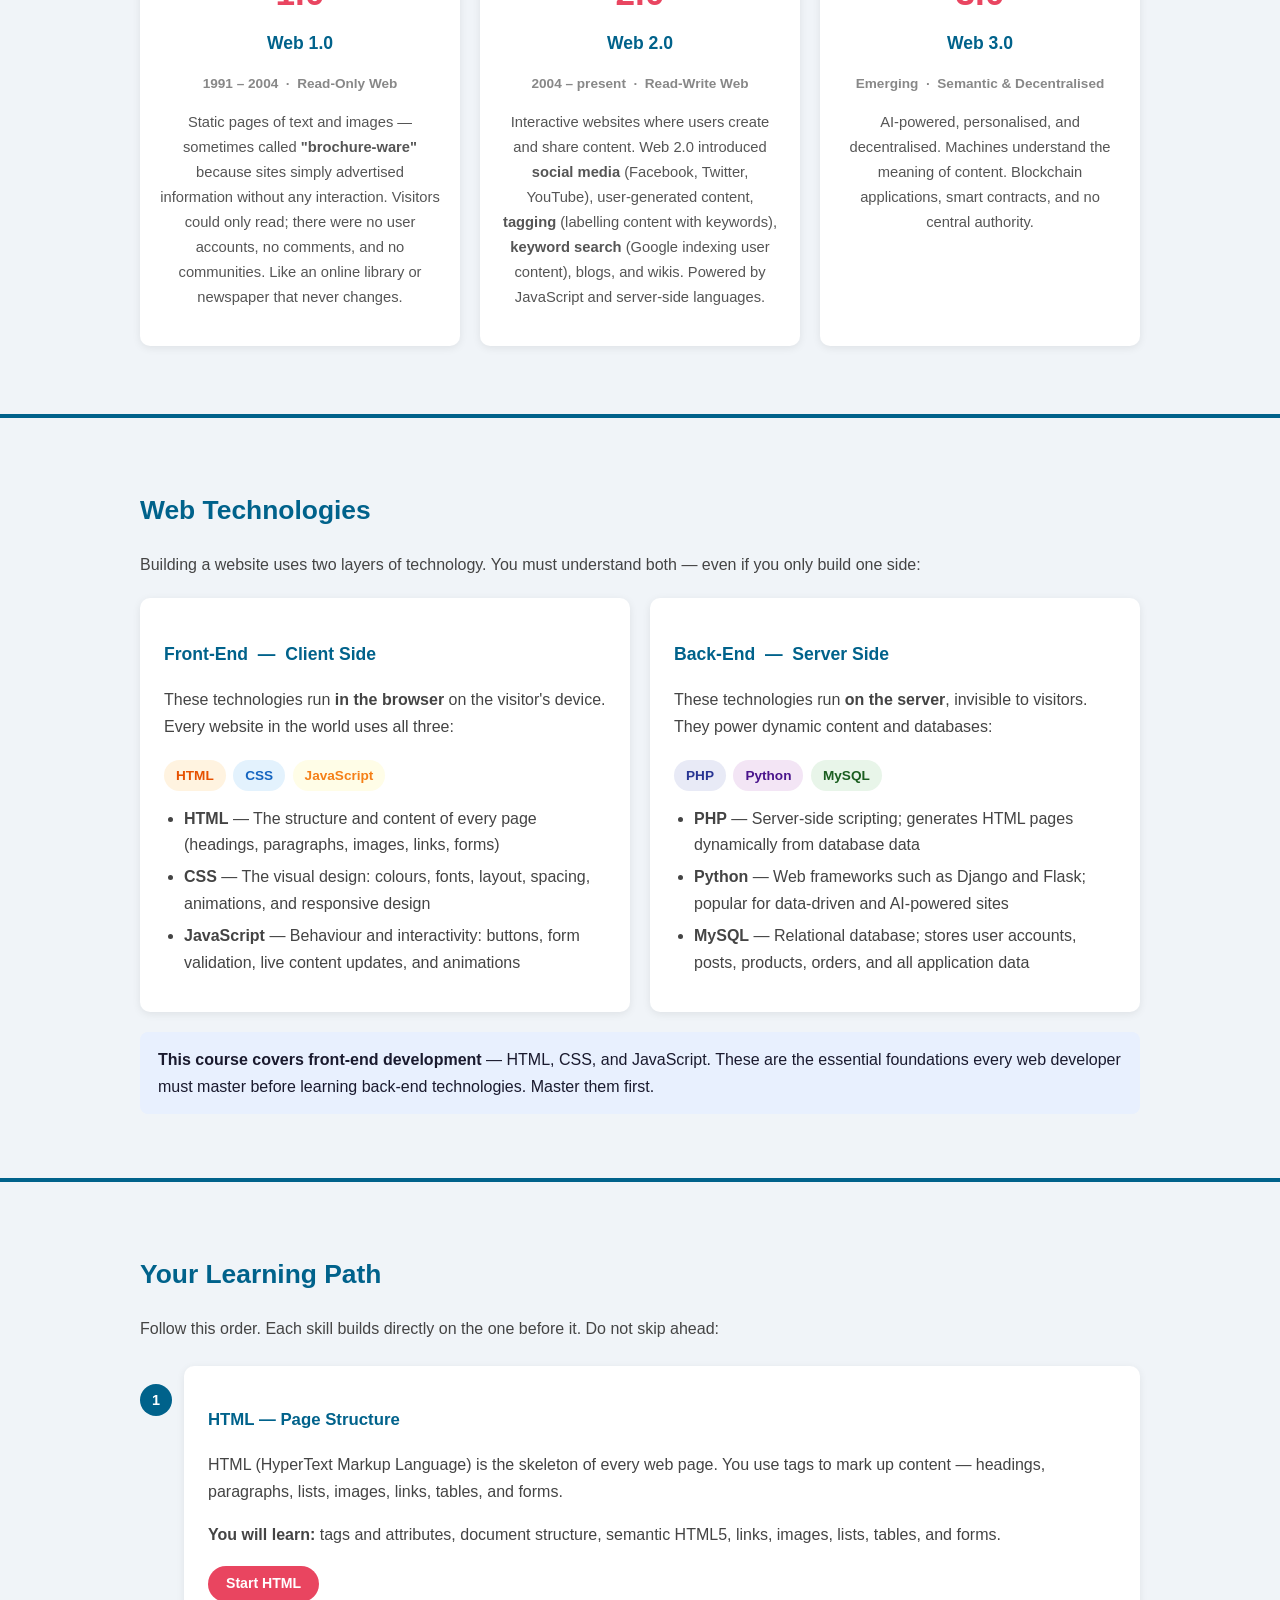
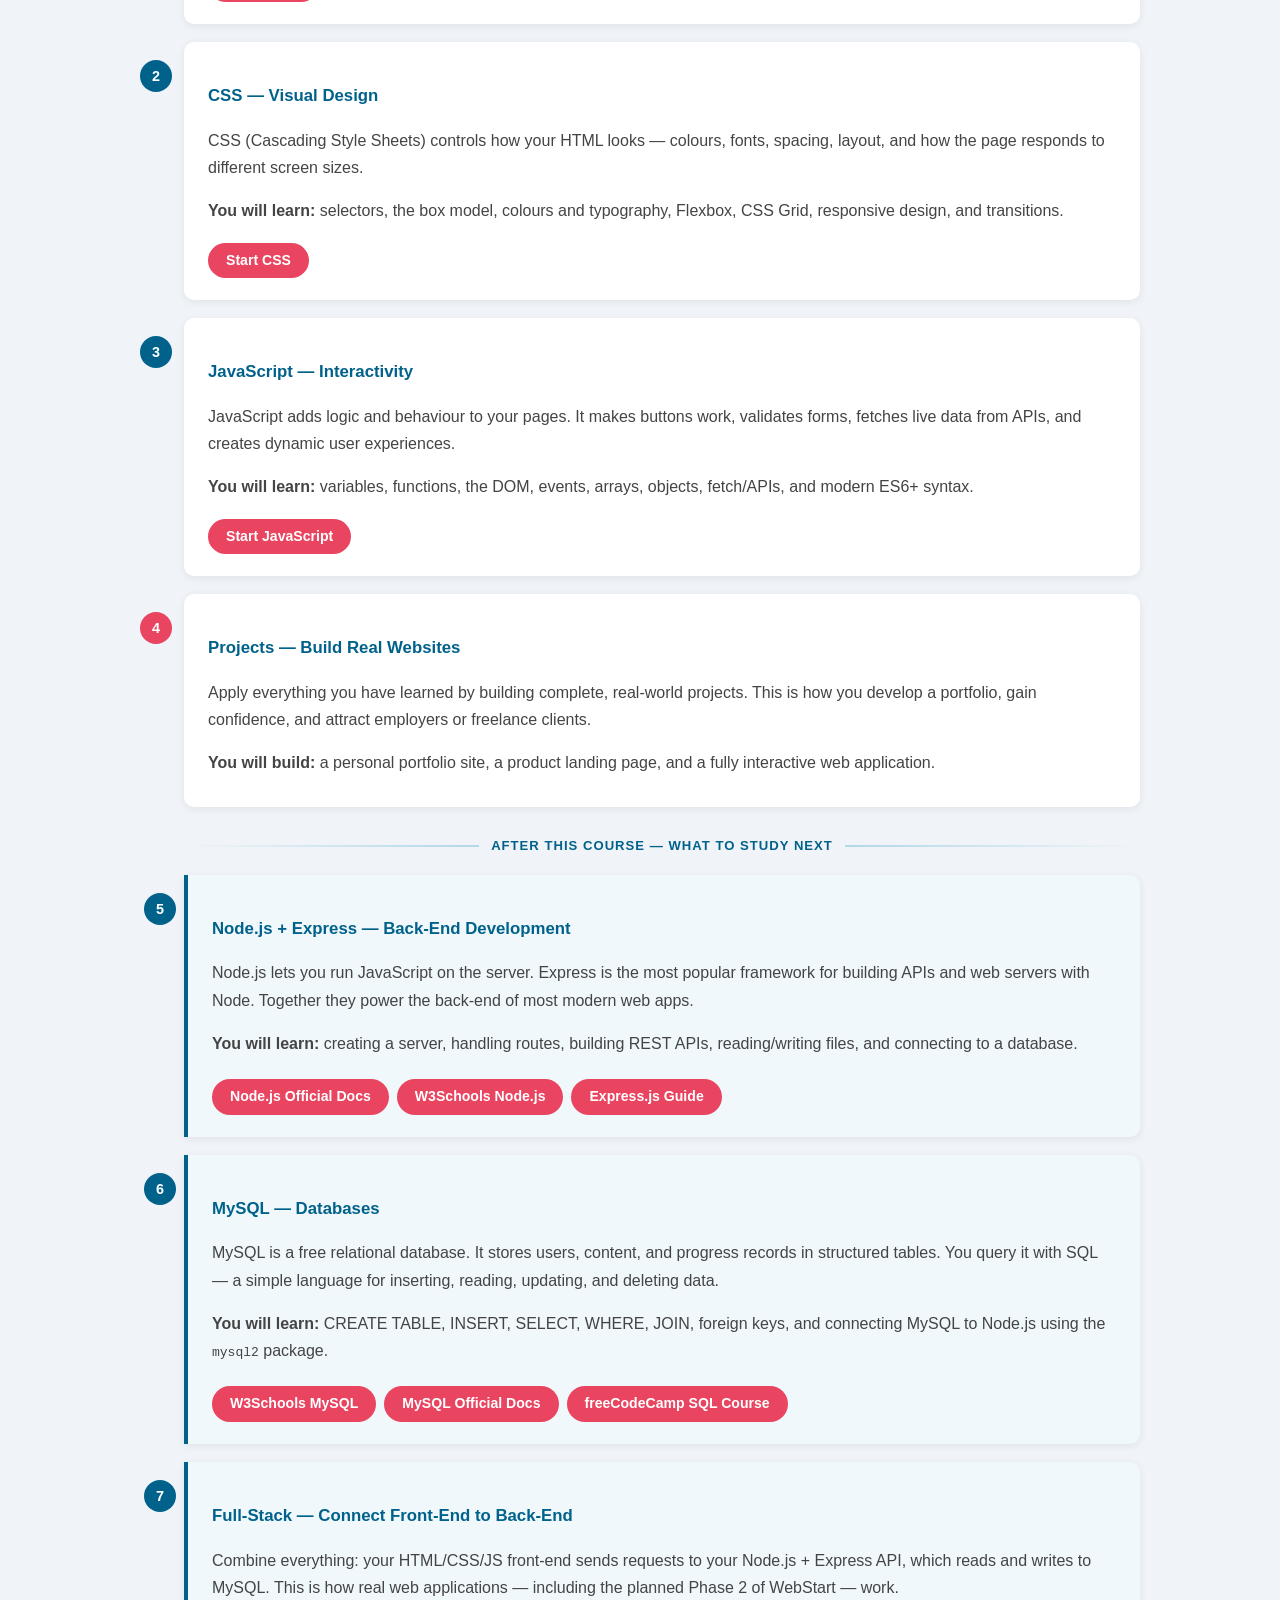
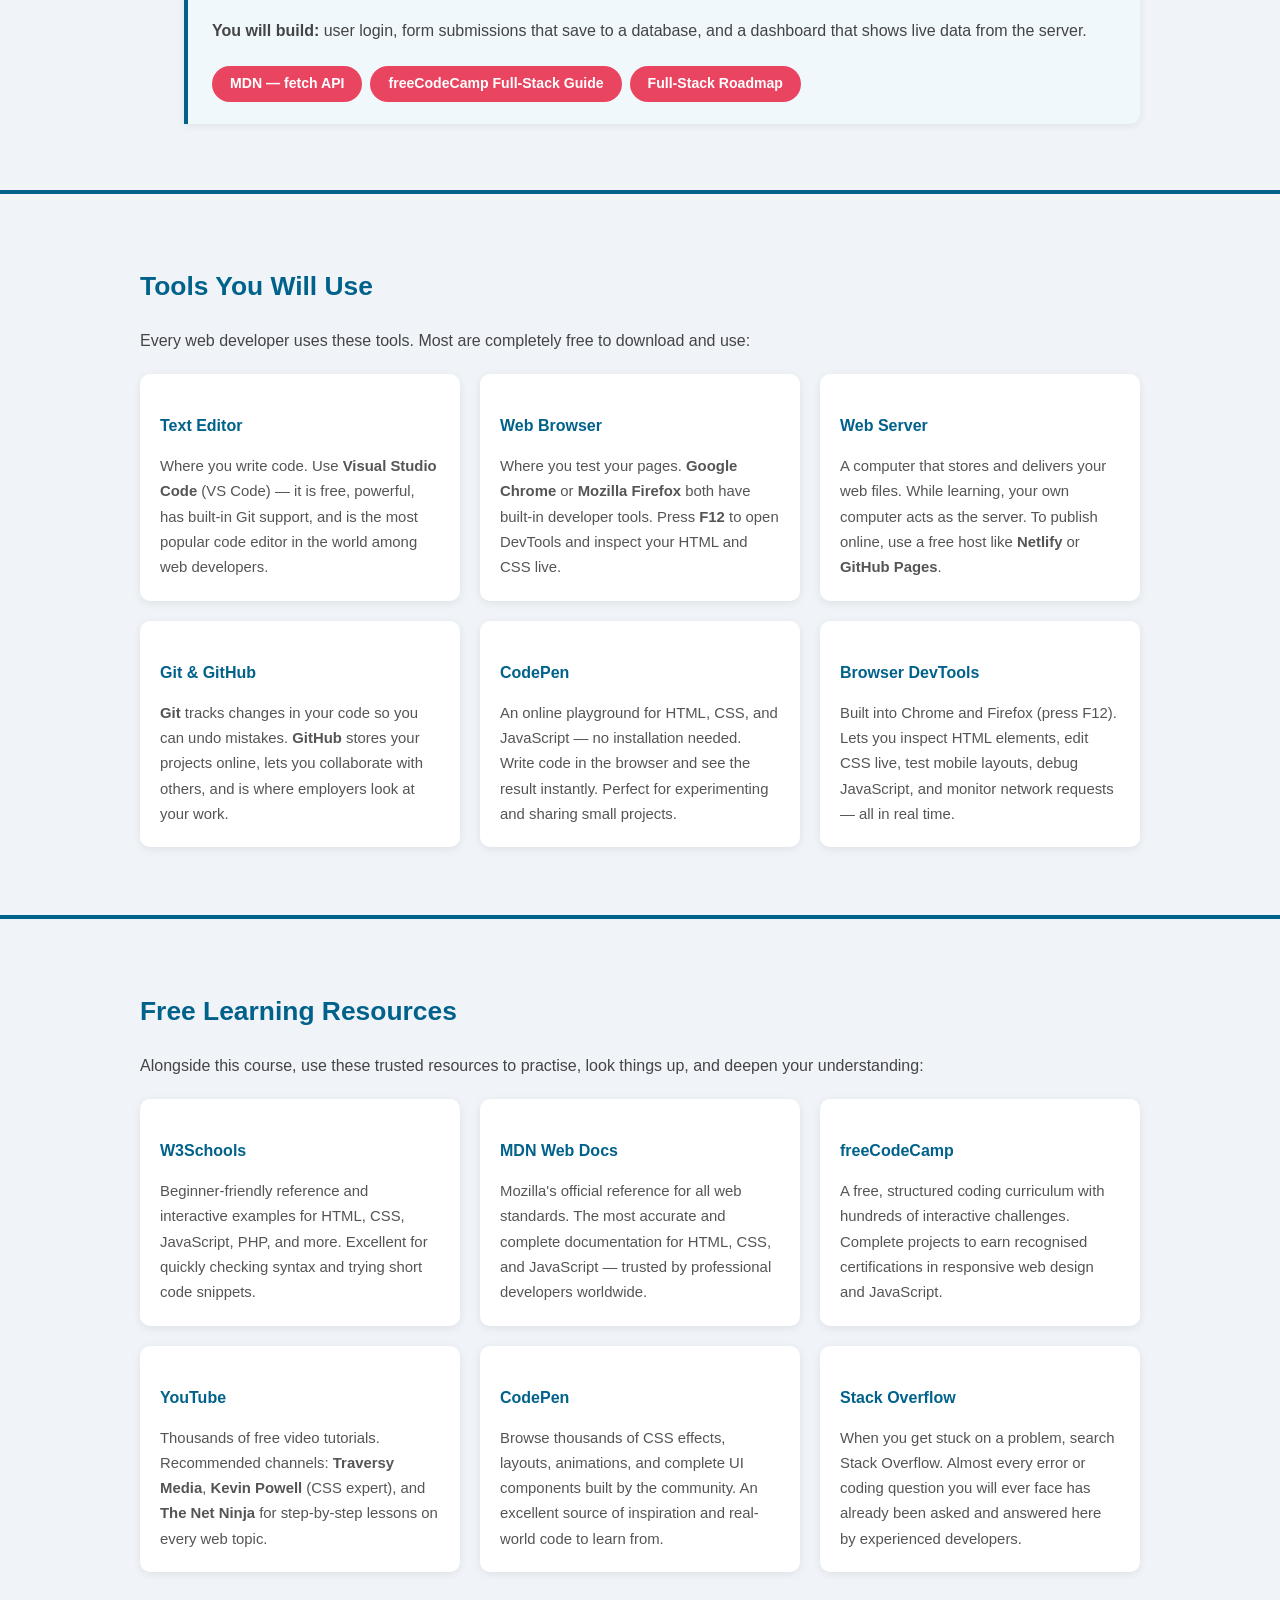
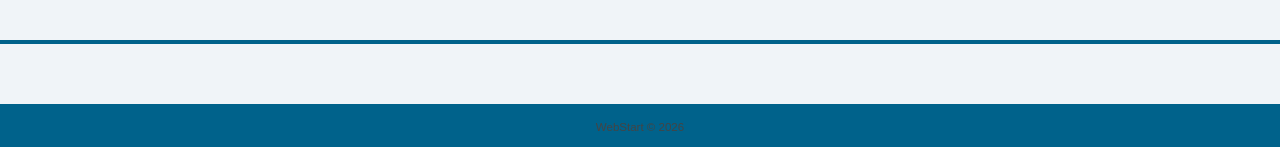
==== commit 0c59fac9: "adding meta info for search engines" ====
--- a/index.html
+++ b/index.html
@@ -3,6 +3,9 @@
 <head>
   <meta charset="UTF-8" />
   <meta name="viewport" content="width=device-width, initial-scale=1.0" />
+  <meta name="description" content="Learning HTML basics">
+  <meta name="author" content="Mukundabantu">
+
   <link rel="stylesheet" href="css/web.css" />
   <link rel="stylesheet" href="css/index.css" />
   <link rel="icon" type="image/png" href="images/logo.png" />
@@ -42,10 +45,10 @@
         <details class="nav-next">
           <summary>Server Side Path</summary>
           <div class="nav-next-menu">
-            <a href="https://nodejs.org/en/learn/getting-started/introduction-to-nodejs" target="_blank" rel="noopener">Node.js + Express</a>
-            <a href="https://www.w3schools.com/mysql/" target="_blank" rel="noopener">MySQL</a>
+            <a href="html/learnnode.html">Node.js + Express</a>
+            <a href="html/learnmysql.html">MySQL</a>
+            <a href="html/learnfullstack.html">Full-Stack</a>
             <a href="https://developer.mozilla.org/en-US/docs/Web/API/Fetch_API/Using_Fetch" target="_blank" rel="noopener">fetch API</a>
-            <a href="https://roadmap.sh/full-stack" target="_blank" rel="noopener">Full-Stack Roadmap</a>
           </div>
         </details>
       </li>
@@ -53,11 +56,11 @@
         <details class="nav-hosting">
           <summary>Hosting Path</summary>
           <div class="nav-hosting-menu">
-            <a href="https://vercel.com/docs" target="_blank" rel="noopener">Vercel (Static)</a>
+            <a href="html/learnhosting.html">Learn Hosting</a>
+            <a href="https://vercel.com/docs" target="_blank" rel="noopener">Vercel Docs</a>
             <a href="https://pages.github.com/" target="_blank" rel="noopener">GitHub Pages</a>
-            <a href="https://docs.netlify.com/" target="_blank" rel="noopener">Netlify</a>
-            <a href="https://railway.app/" target="_blank" rel="noopener">Railway (Full-Stack)</a>
-            <a href="https://render.com/" target="_blank" rel="noopener">Render (Full-Stack)</a>
+            <a href="https://railway.app/" target="_blank" rel="noopener">Railway</a>
+            <a href="https://render.com/" target="_blank" rel="noopener">Render</a>
           </div>
         </details>
       </li>
--- a/css/web.css
+++ b/css/web.css
@@ -336,6 +336,84 @@
     border-radius: 6px;
     font-size: 1rem;
   }
+
+  /* Page controls: fixed horizontal bar so it doesn't push articles down */
+  .page-controls {
+    position: fixed;
+    top: 56px;
+    left: 0;
+    right: 0;
+    width: 100%;
+    flex-direction: row;
+    justify-content: space-evenly;
+    align-items: center;
+    padding: 4px 6px;
+    background: #004f70;
+    border-bottom: 1px solid rgba(255,255,255,0.15);
+    z-index: 80;
+    gap: 2px;
+  }
+
+  .page-controls button {
+    width: 30px;
+    height: 30px;
+    font-size: 0.68rem;
+  }
+
+  body.dark-mode .page-controls {
+    background: #161b22;
+    border-bottom-color: rgba(88,166,255,0.15);
+  }
+}
+
+/* ── Small screen (Galaxy S20 / 360px) ── */
+@media (max-width: 480px) {
+  /* Hero */
+  header {
+    min-height: 300px;
+  }
+
+  header div.header-content {
+    padding: 44px 14px;
+    gap: 12px;
+  }
+
+  header div.header-content h1 {
+    font-size: 1.45rem;
+    margin-bottom: 8px;
+  }
+
+  header div.header-content p {
+    font-size: 0.9rem;
+    margin-bottom: 18px;
+  }
+
+  header div.header-content a {
+    padding: 10px 22px;
+    font-size: 0.9rem;
+  }
+
+  /* Home page two-column → single column */
+  #main-content {
+    flex-direction: column;
+    padding: 0 12px;
+    gap: 0;
+  }
+
+  #main-content > div {
+    margin: 20px 0;
+  }
+
+  /* Protocol table: allow horizontal scroll instead of overflow */
+  .protocol-table-wrap {
+    overflow-x: auto;
+    -webkit-overflow-scrolling: touch;
+  }
+
+  /* Footer */
+  footer {
+    margin-top: 32px;
+  }
 }
 
 /* ── Hero Header ── */
@@ -711,6 +789,7 @@
   border: none;
   border-radius: 8px;
 }
+
 
 div.form-video {
   position: relative;
--- a/css/index.css
+++ b/css/index.css
@@ -475,3 +475,113 @@
   background: #c0304a;
   text-decoration: none;
 }
+
+/* ── Responsive (tablet) ── */
+@media (max-width: 768px) {
+  section div.guide-section {
+    padding: 32px 16px;
+  }
+
+  section div.guide-section h2 {
+    font-size: 1.35rem;
+  }
+
+  section.cta-section {
+    padding: 40px 16px;
+  }
+
+  section.cta-section div.cta-inner h2 {
+    font-size: 1.45rem;
+  }
+}
+
+/* ── Small screen (Galaxy S20 / 360px) ── */
+@media (max-width: 480px) {
+  section div.guide-section {
+    padding: 22px 12px;
+  }
+
+  section div.guide-section h2 {
+    font-size: 1.2rem;
+    margin-bottom: 12px;
+  }
+
+  section div.guide-section h3 {
+    font-size: 1rem;
+  }
+
+  /* Protocol table: scrollable instead of overflowing */
+  section div.guide-section table.protocol-table {
+    display: block;
+    overflow-x: auto;
+    -webkit-overflow-scrolling: touch;
+    font-size: 0.85rem;
+  }
+
+  section div.guide-section table.protocol-table th,
+  section div.guide-section table.protocol-table td {
+    padding: 8px 10px;
+    white-space: nowrap;
+  }
+
+  /* Cards: full width on very small screens */
+  section div.guide-section div.card-grid div.card {
+    flex: 1 1 100%;
+  }
+
+  /* Web evo cards: full width */
+  section div.guide-section div.web-evo div.web-evo-card {
+    flex: 1 1 100%;
+    padding: 16px;
+  }
+
+  section div.guide-section div.web-evo div.web-evo-card span.version {
+    font-size: 1.7rem;
+  }
+
+  /* Tech stack groups: full width */
+  section div.guide-section div.tech-stack div.tech-group {
+    flex: 1 1 100%;
+    padding: 16px;
+  }
+
+  /* Two-col boxes: full width */
+  section div.guide-section div.two-col div.static-box {
+    flex: 1 1 100%;
+    padding: 16px;
+  }
+
+  /* Learning path: reduce left offset for step numbers */
+  section div.guide-section div.path-steps {
+    padding-left: 38px;
+  }
+
+  section div.guide-section div.path-steps div.path-step span.step-num {
+    left: -38px;
+    width: 28px;
+    height: 28px;
+    font-size: 0.82rem;
+  }
+
+  section div.guide-section div.path-steps div.path-step {
+    padding: 16px 14px;
+  }
+
+  /* CTA */
+  section.cta-section {
+    padding: 32px 12px;
+  }
+
+  section.cta-section div.cta-inner h2 {
+    font-size: 1.2rem;
+  }
+
+  section.cta-section div.cta-inner p {
+    font-size: 0.9rem;
+  }
+
+  section.cta-section div.cta-inner a.cta-btn {
+    padding: 11px 28px;
+    font-size: 0.93rem;
+  }
+}
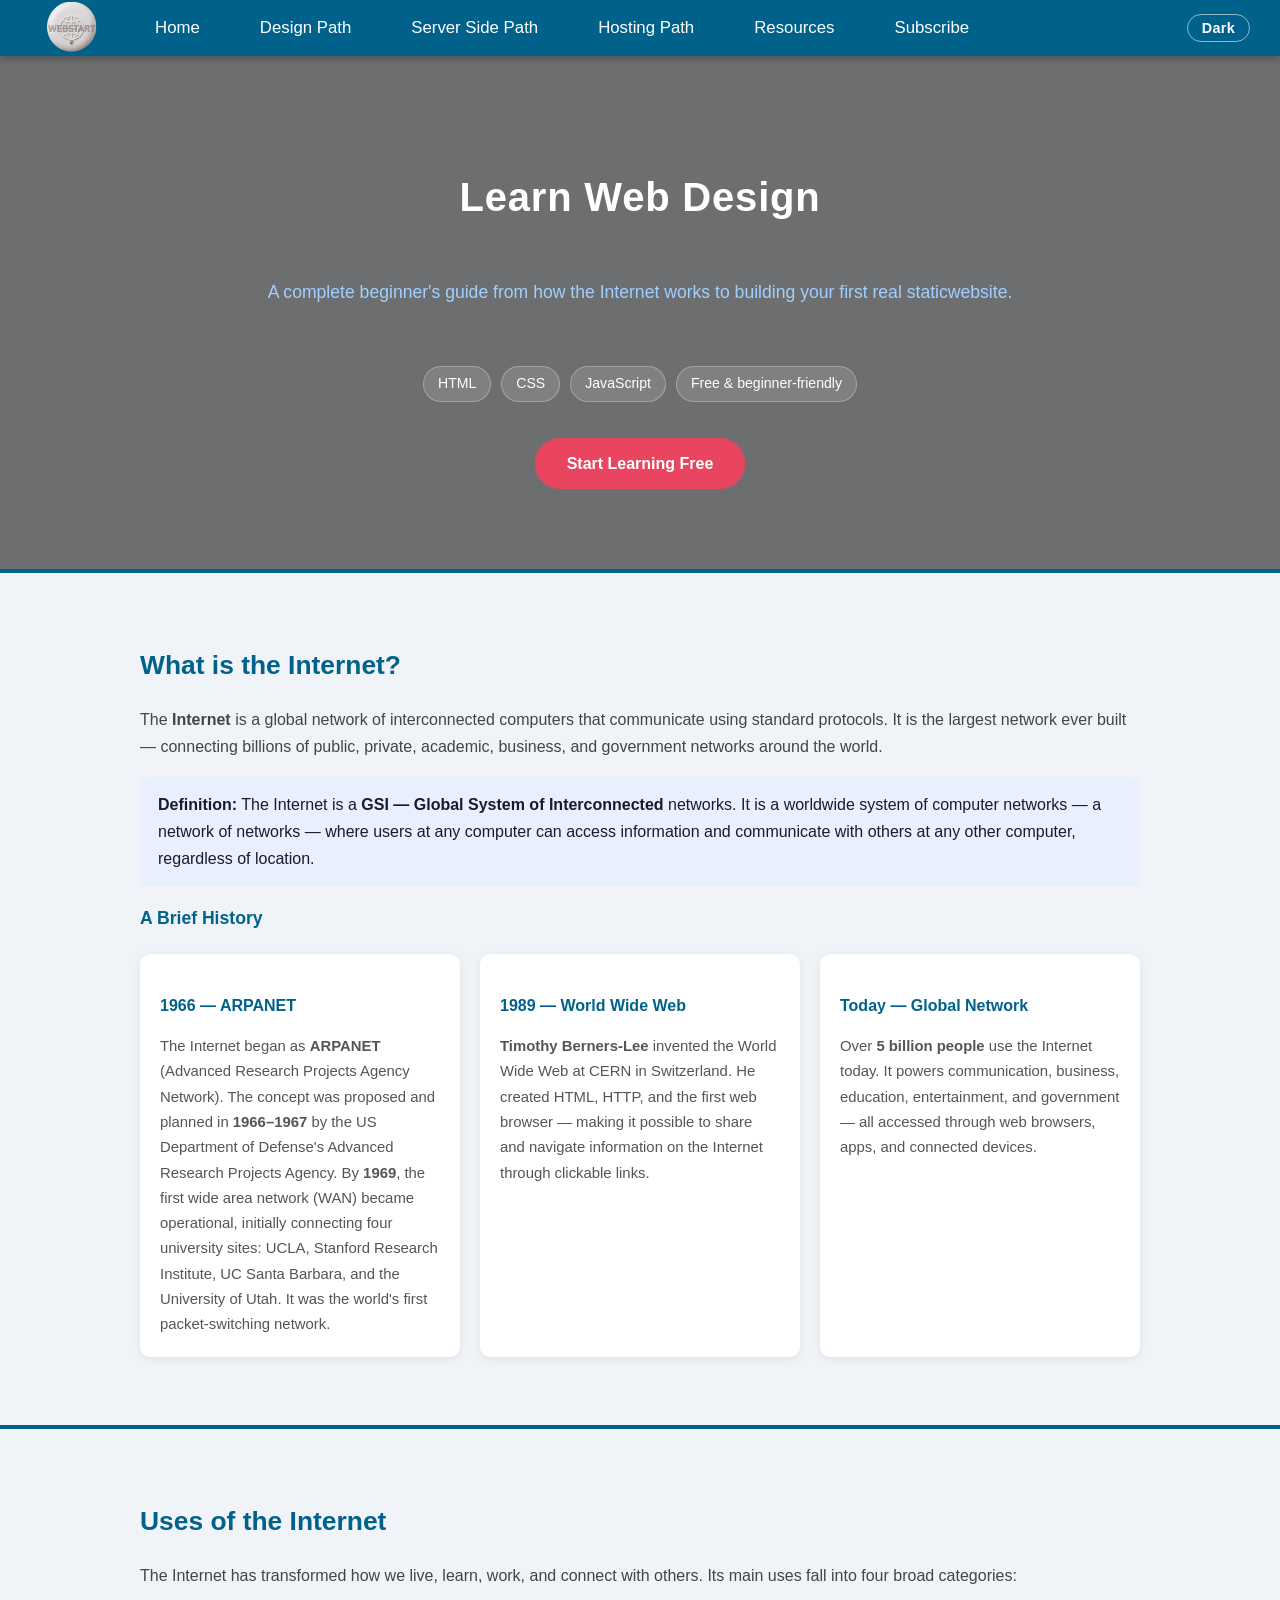
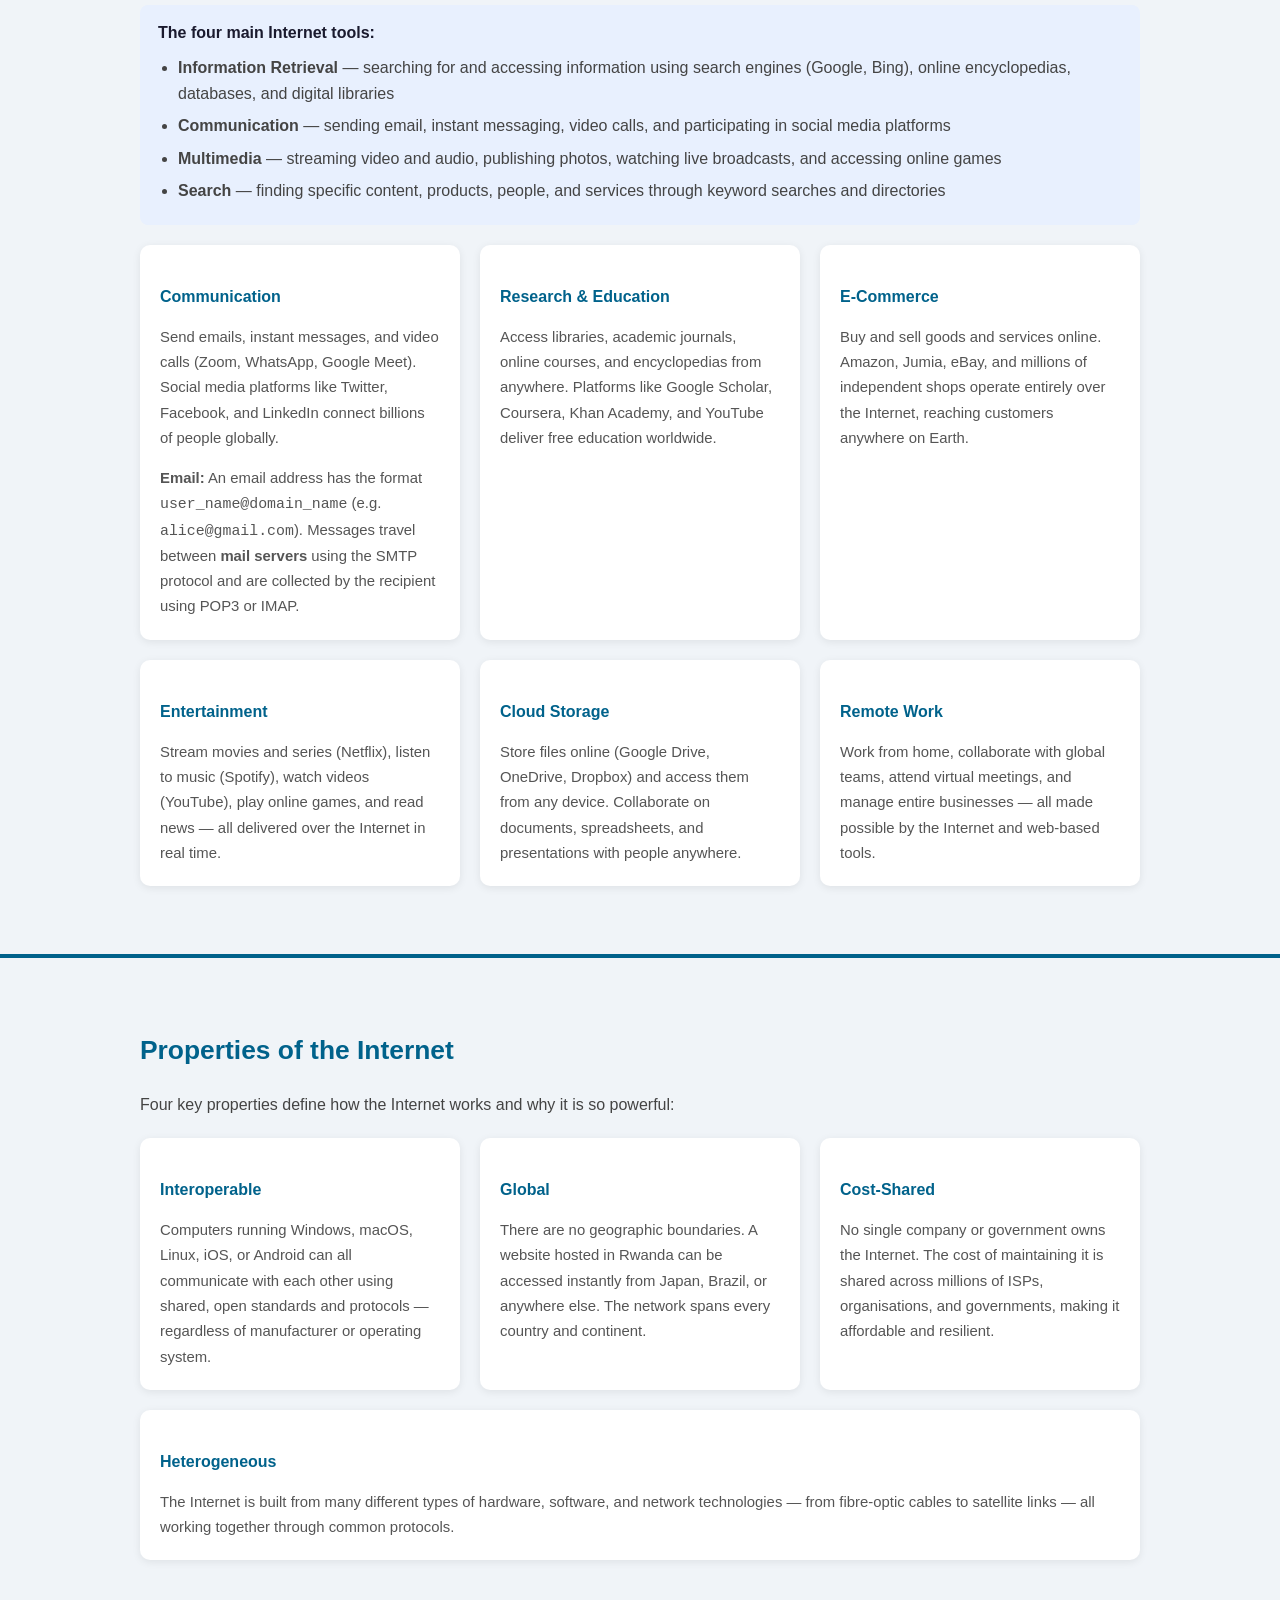
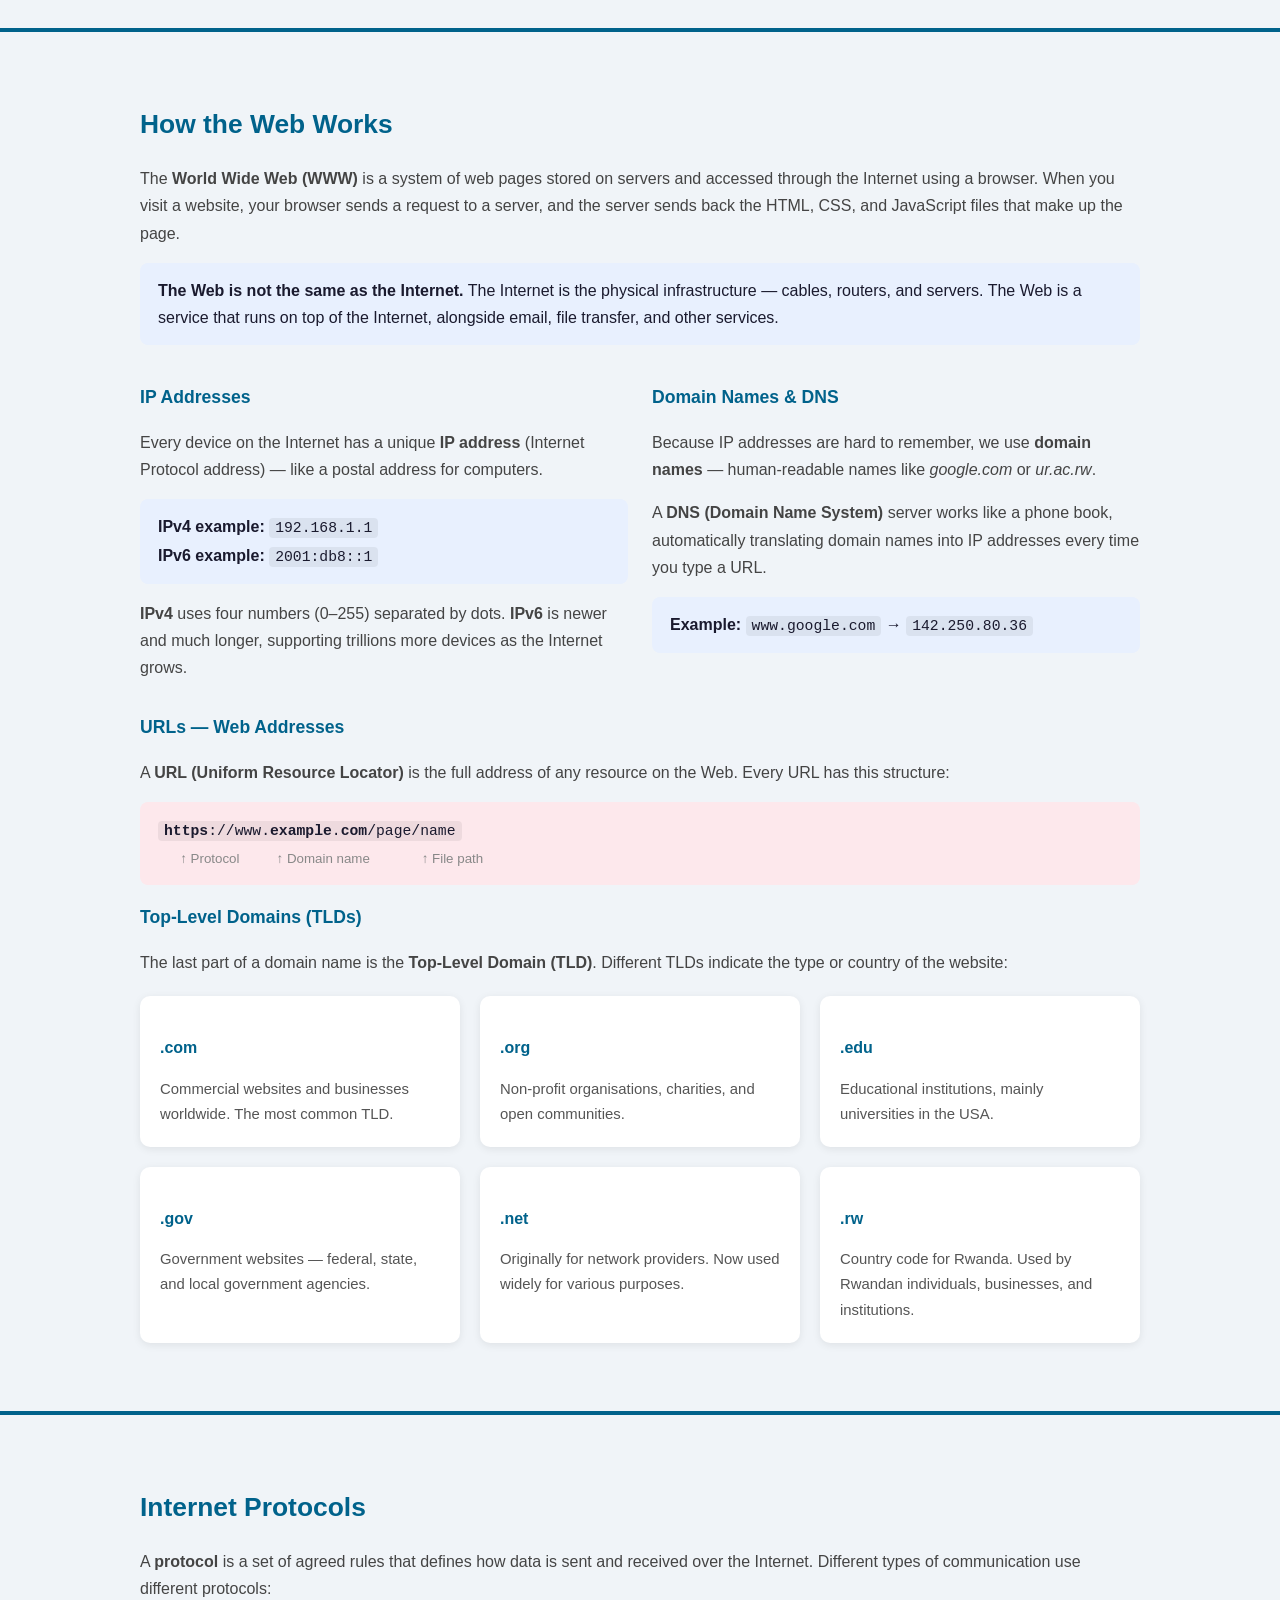
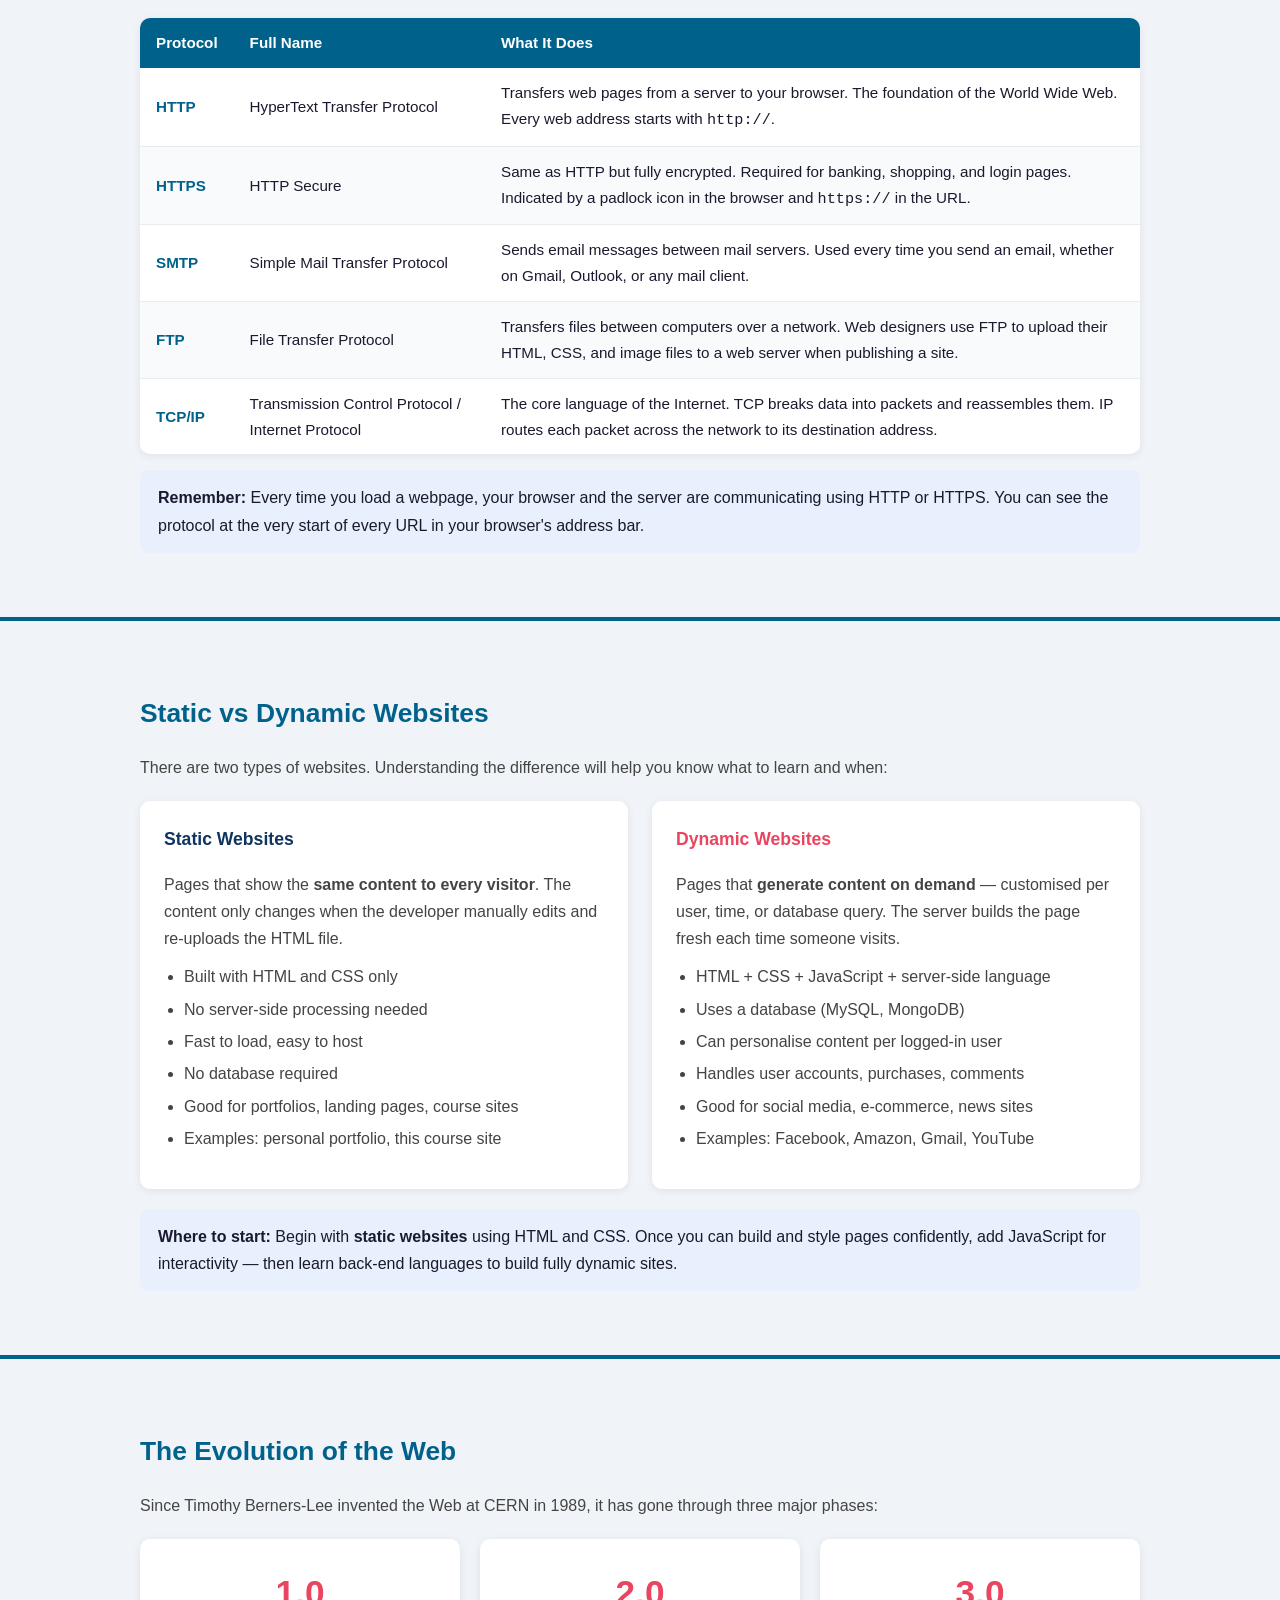
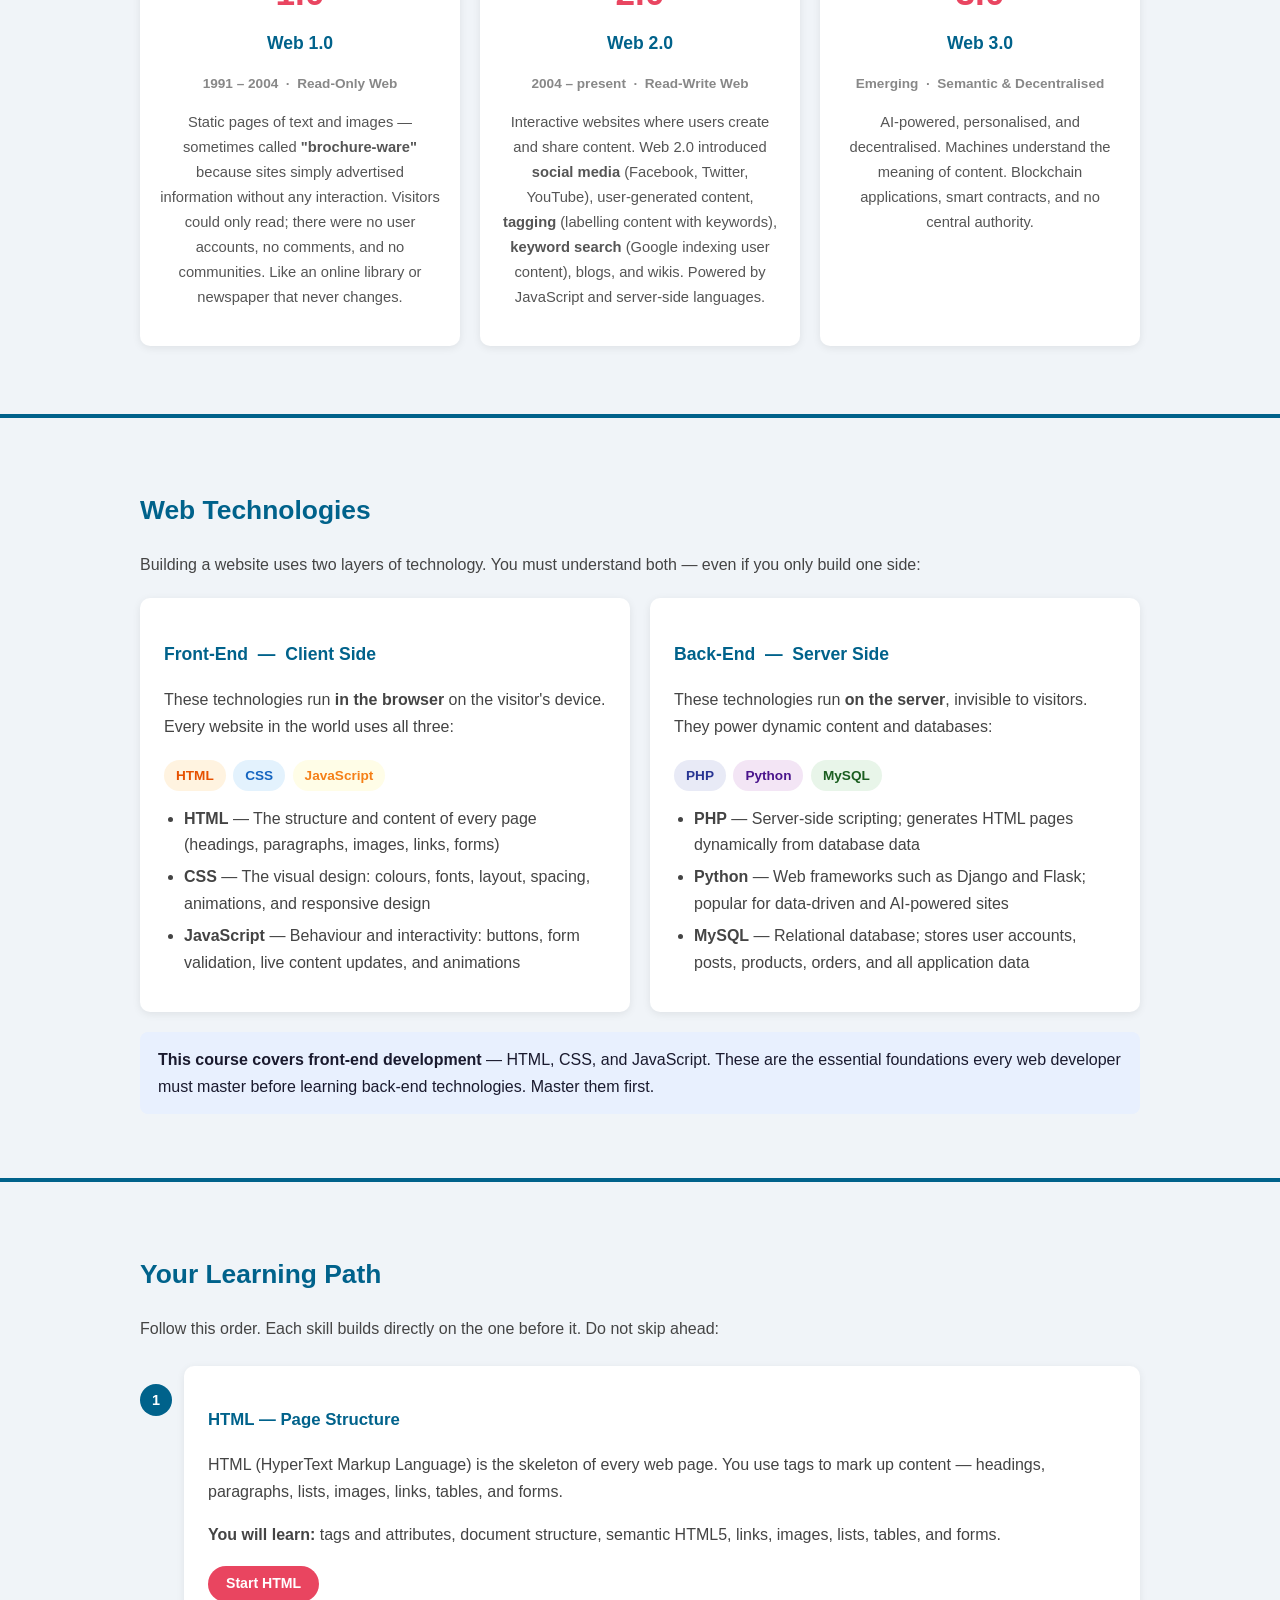
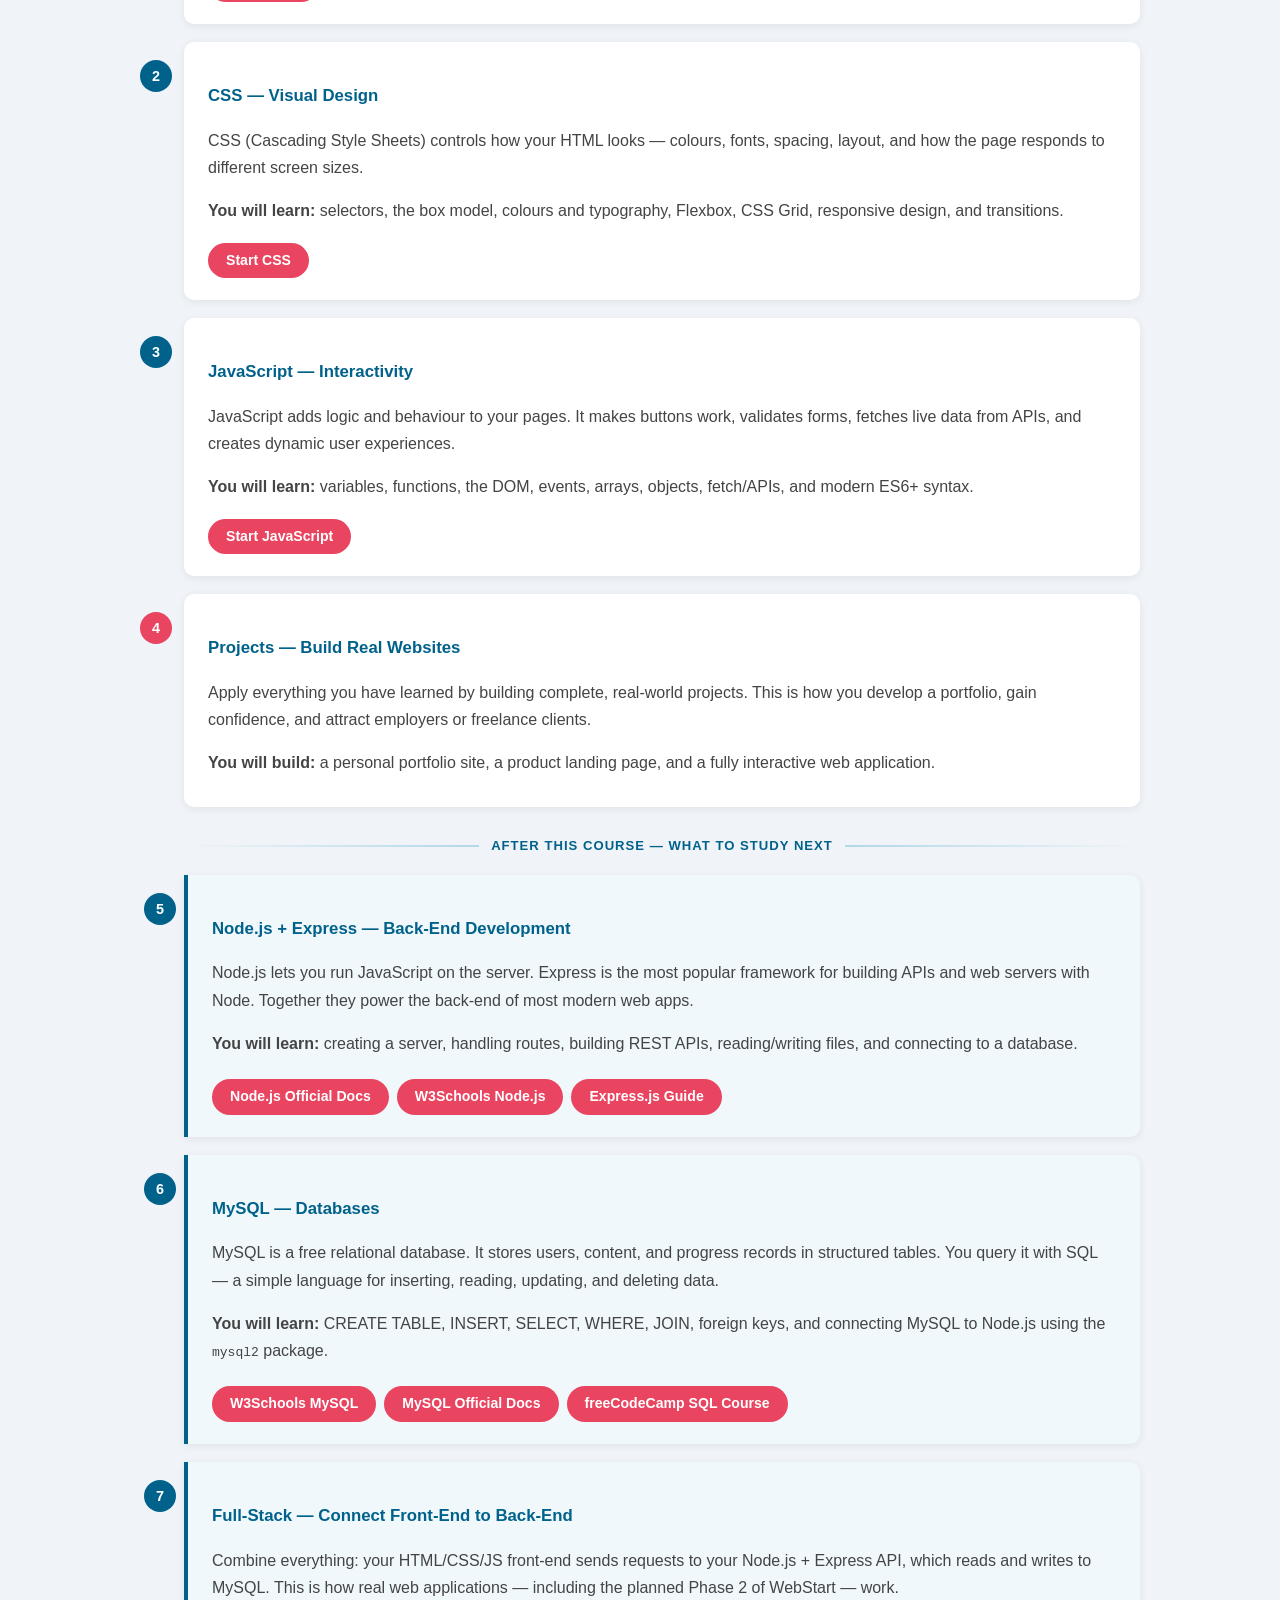
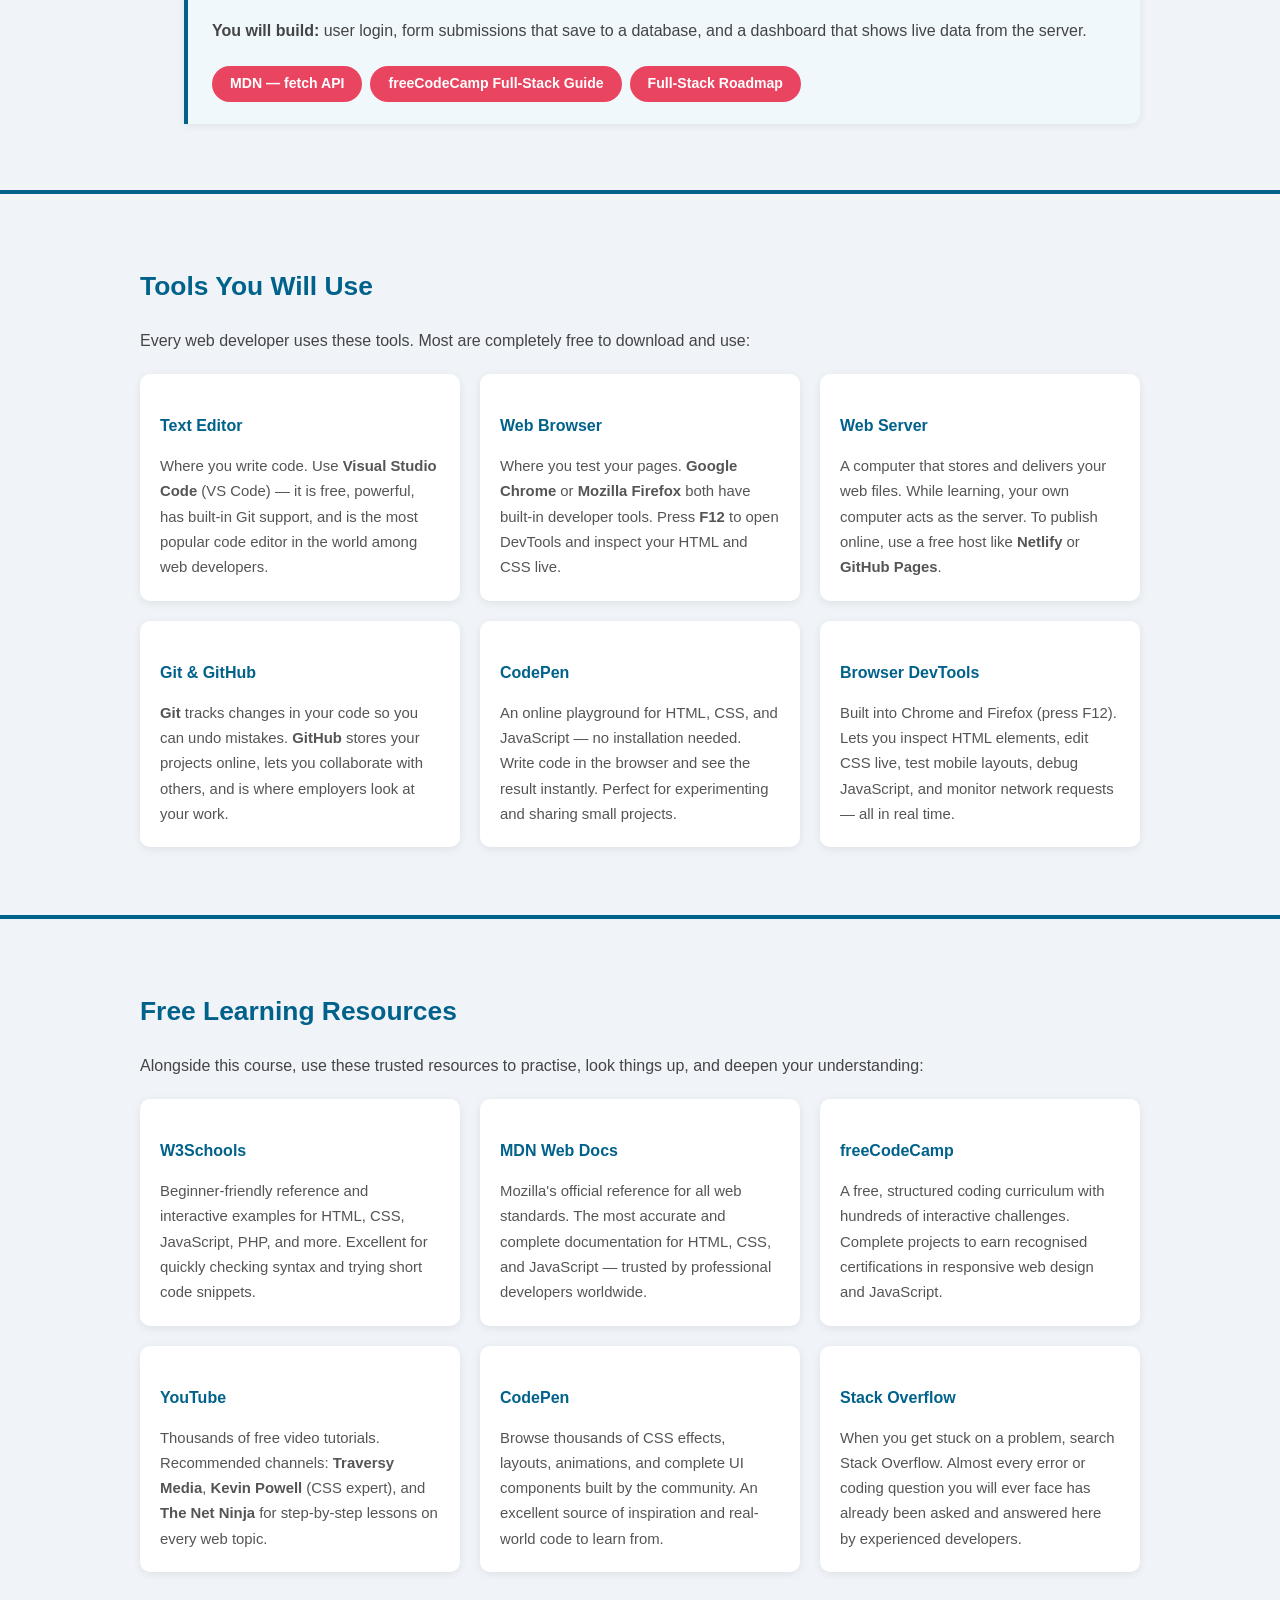
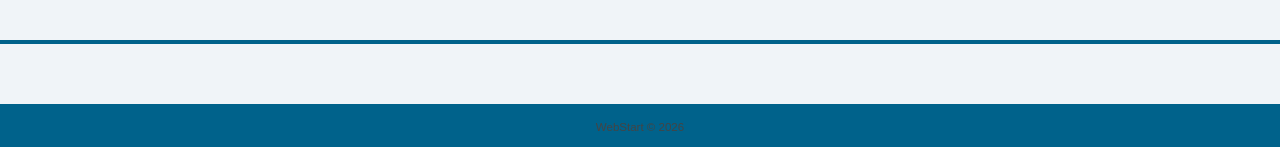
==== commit eeaf4564: "adding meta info" ====
--- a/index.html
+++ b/index.html
@@ -3,8 +3,9 @@
 <head>
   <meta charset="UTF-8" />
   <meta name="viewport" content="width=device-width, initial-scale=1.0" />
-  <meta name="description" content="Learning HTML basics">
+  <meta name="description" content="Learn web design from scratch. This free course teaches HTML, CSS, and JavaScript — the essential skills for building websites. Start your web development journey today!" />
   <meta name="author" content="Mukundabantu">
+  
 
   <link rel="stylesheet" href="css/web.css" />
   <link rel="stylesheet" href="css/index.css" />
